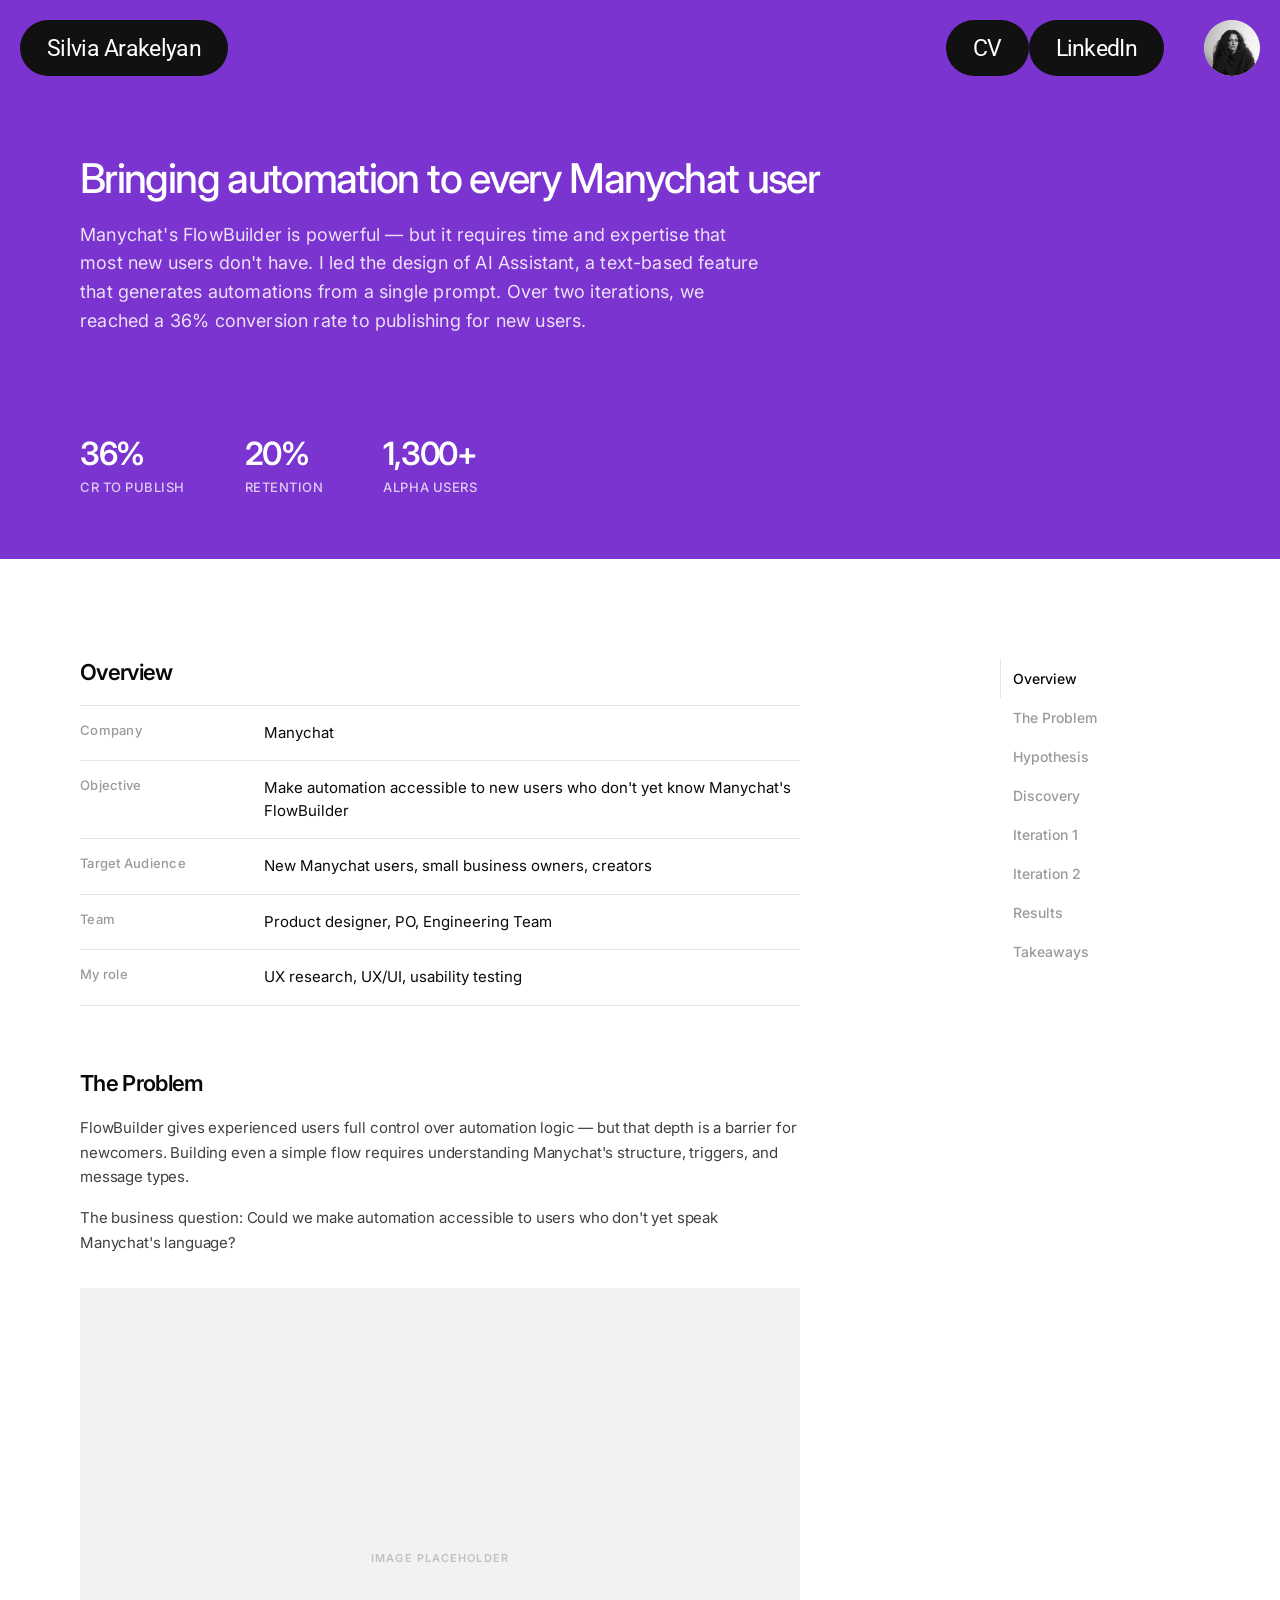
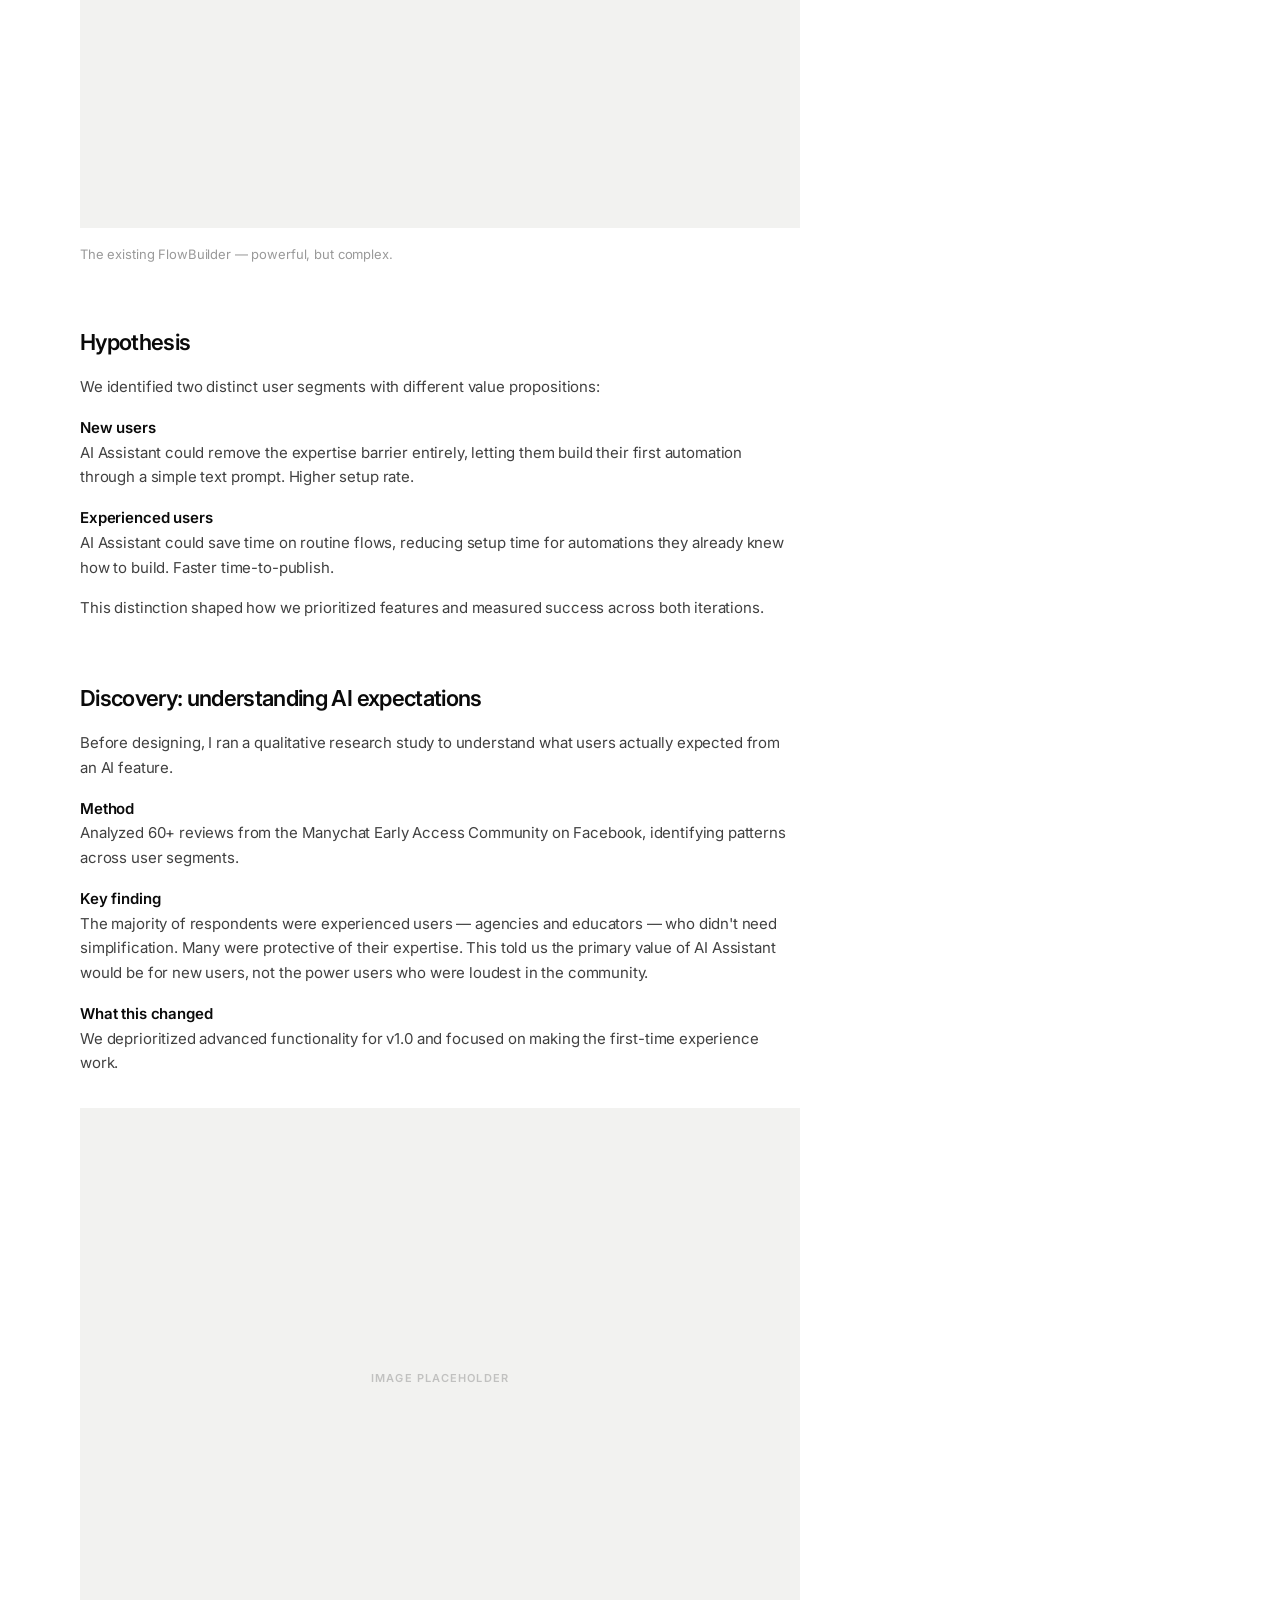
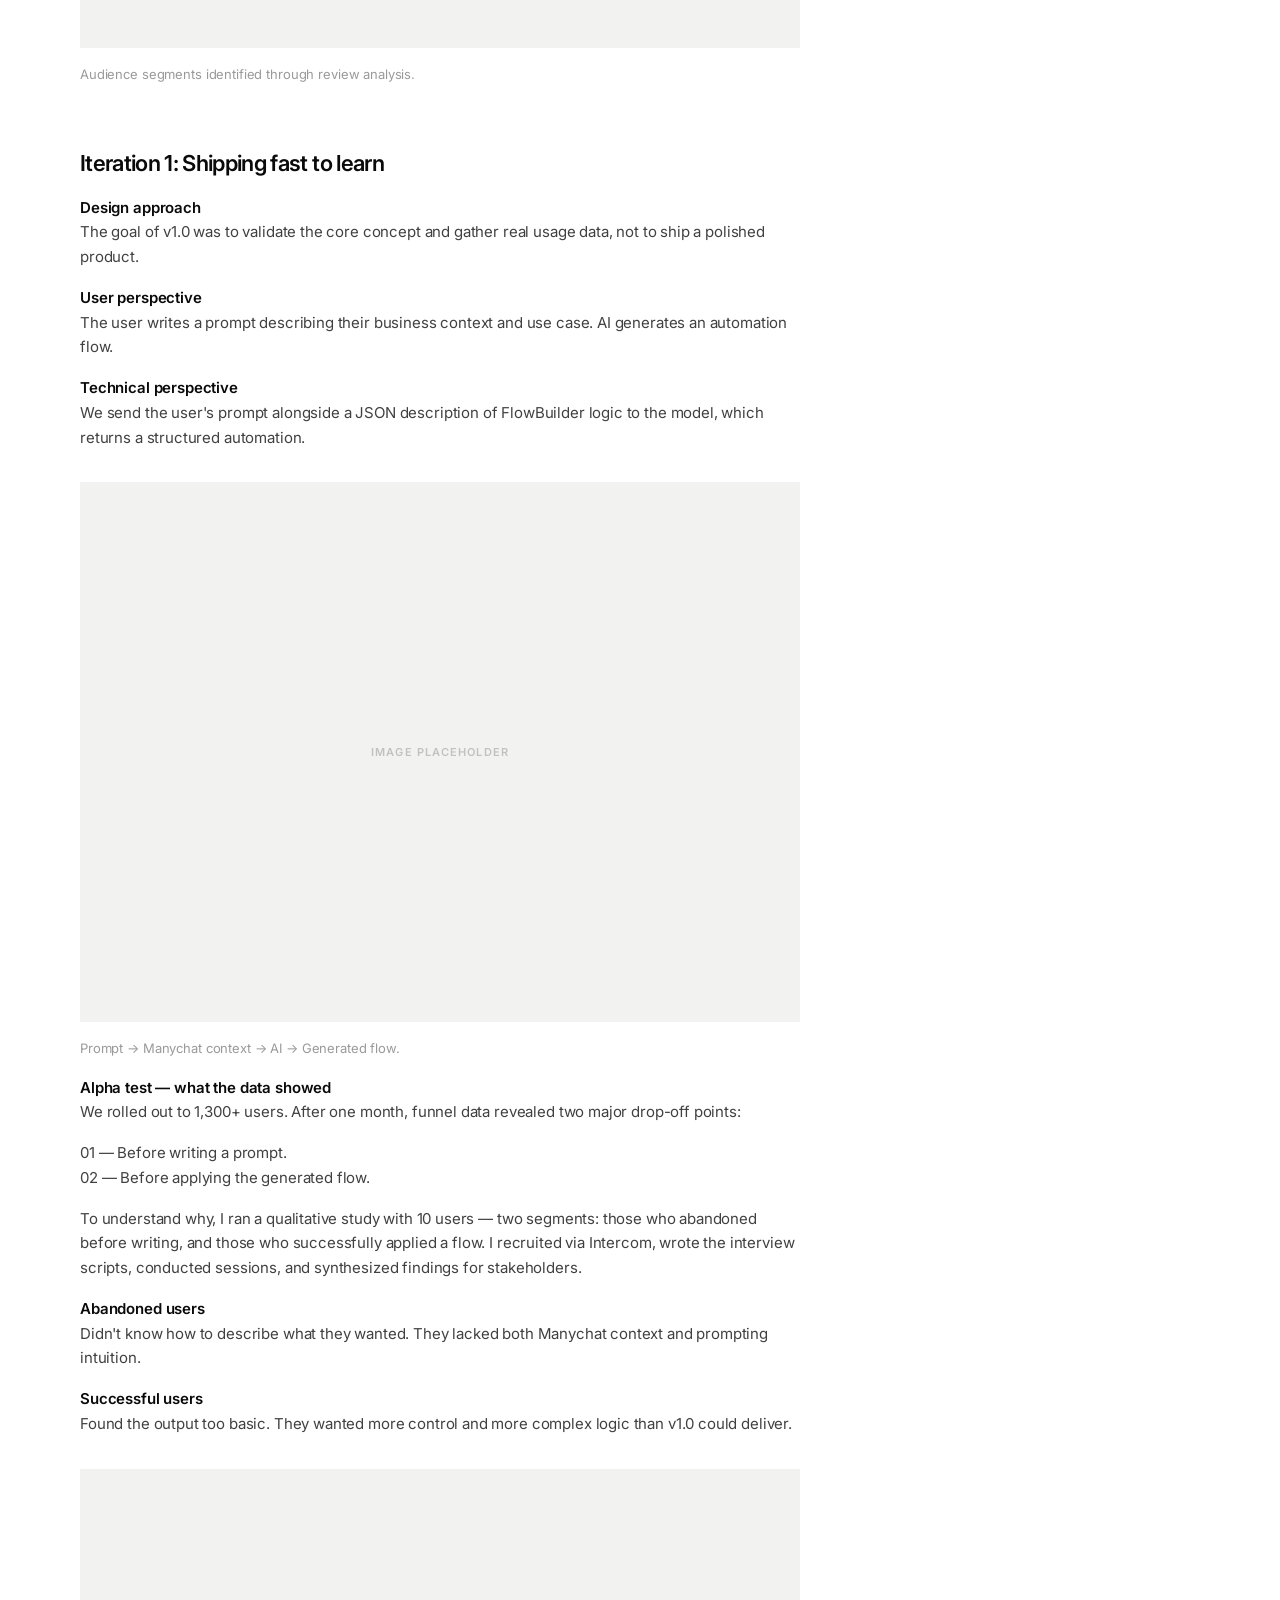
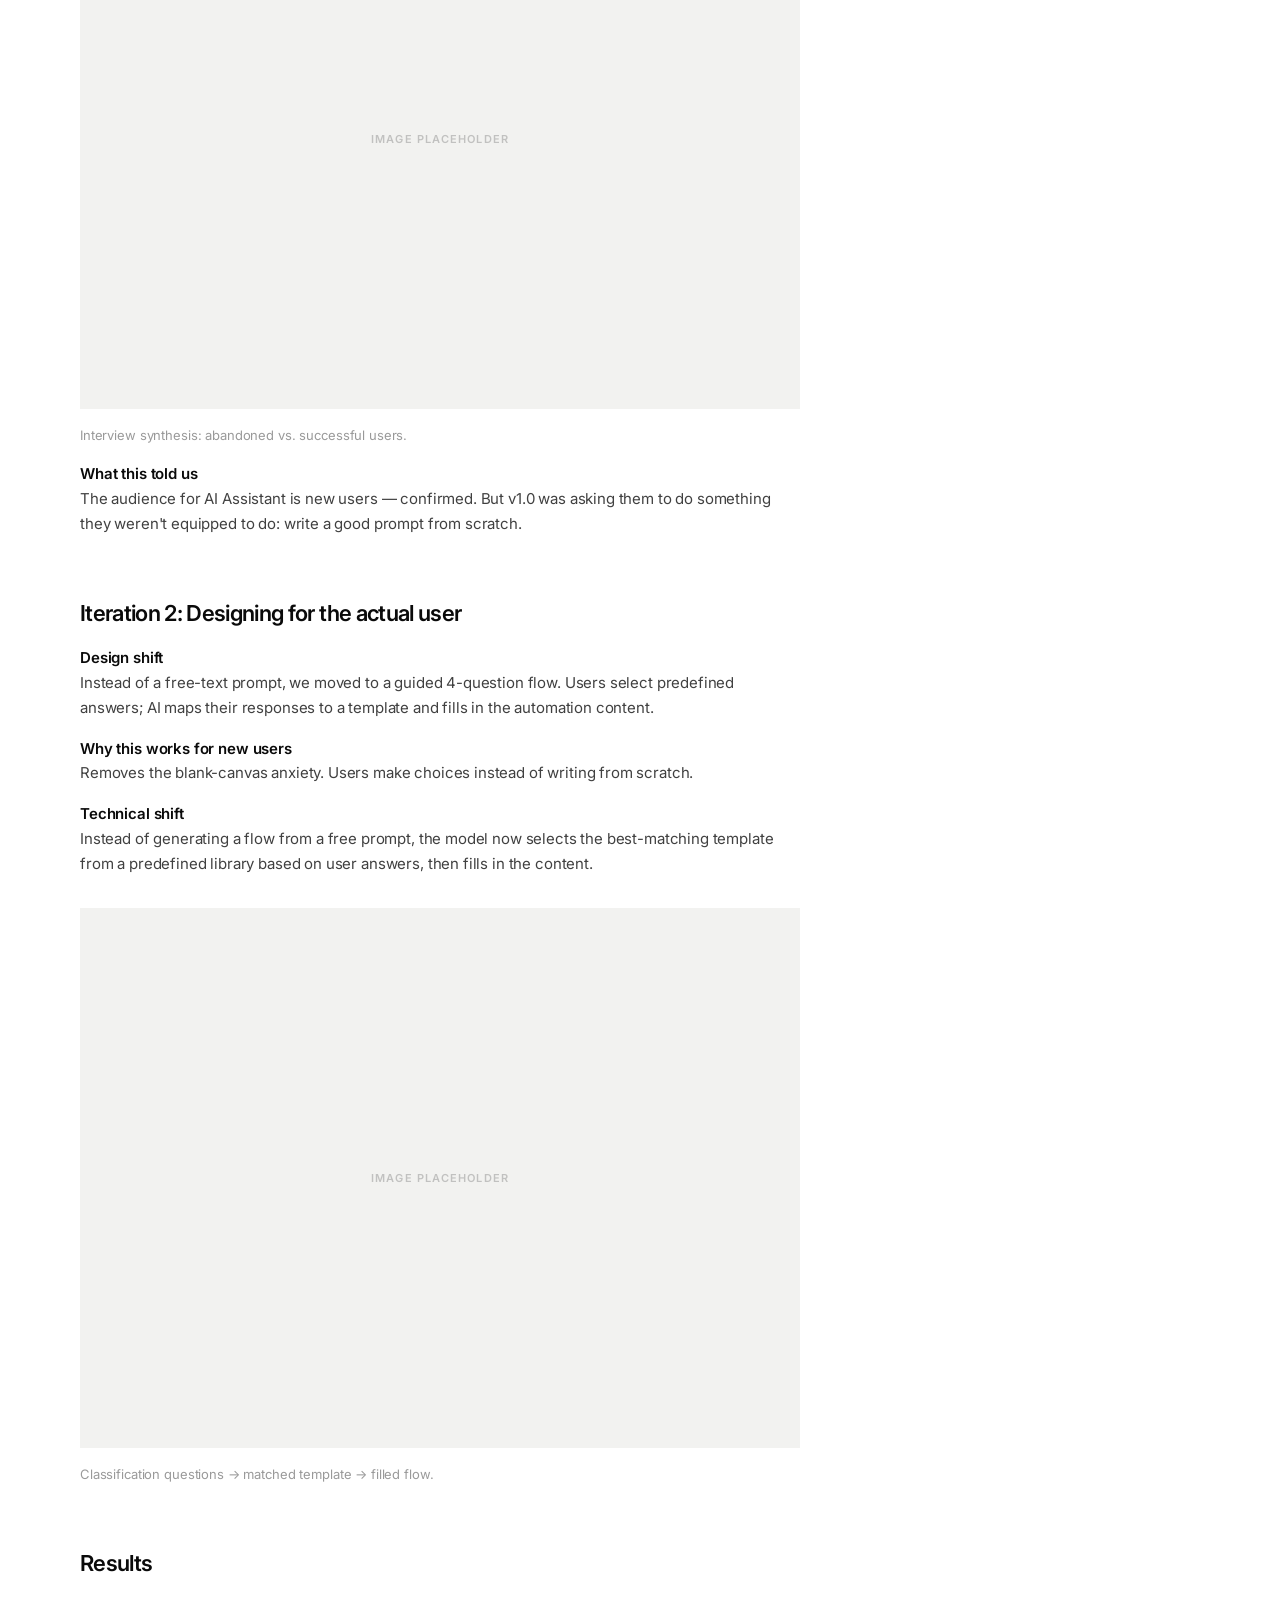
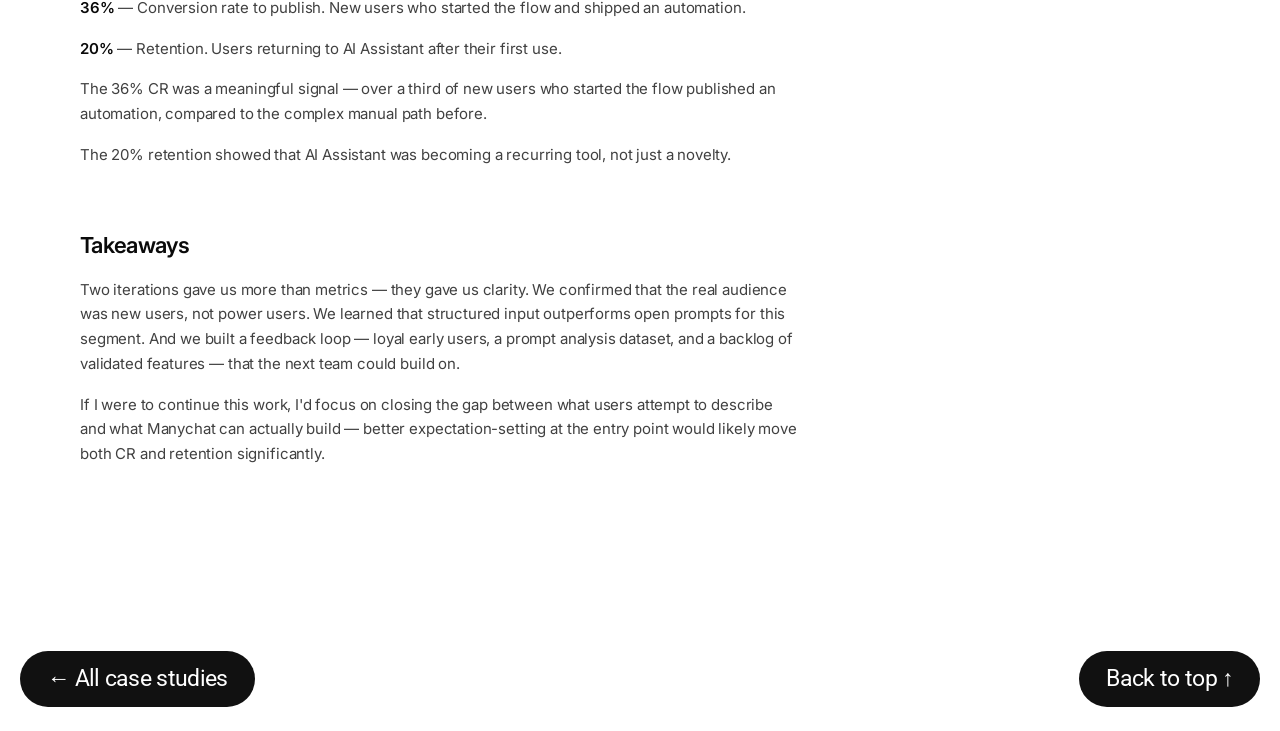
==== manychat1.html @ ca8b4c88 "first commit" ====
<!DOCTYPE html>
<html lang="en">
<head>
  <meta charset="UTF-8" />
  <meta name="viewport" content="width=device-width, initial-scale=1.0" />
  <title>Manychat AI — Silvia Arakelyan</title>
  <link rel="preconnect" href="https://fonts.googleapis.com" />
  <link rel="stylesheet" href="style.css" />
  <link href="https://fonts.googleapis.com/css2?family=Roboto:wght@400&family=Inter:wght@300;400;500;600&display=swap" rel="stylesheet" />
  <style>
    *, *::before, *::after { box-sizing: border-box; margin: 0; padding: 0; }

    body {
      font-family: 'Inter', sans-serif;
      background: #fff;
      color: #0a0a0a;
      -webkit-font-smoothing: antialiased;
    }

    /* ─── HERO BANNER ─── */
    .header {
      background: #7B34CF !important;
      transition: none;
      position: sticky;
      top: 0;
      z-index: 100;
    }

    .case-hero {
      background: #7B34CF;
      padding: 60px 0 64px;
    }

    .case-hero-inner {
      max-width: 1200px;
      margin: 0 auto;
      padding: 0 40px;
    }

    .case-hero h1 {
      font-size: 41px;
      font-weight: 500;
      line-height: 109%;
      letter-spacing: -0.04em;
      max-width: 760px;
      margin-bottom: 20px;
      color: #ffffff;
    }

    .case-hero-desc {
      font-size: 18px;
      font-weight: 400;
      line-height: 160%;
      color: rgba(255,255,255,0.85);
      max-width: 680px;
      letter-spacing: 0.01em;
      margin-bottom: 98px;
    }

    .case-stats {
      display: flex;
      gap: 60px;
    }

    .case-stat-val {
      font-size: 32px;
      font-weight: 600;
      letter-spacing: -0.04em;
      color: #ffffff;
    }

    .case-stat-label {
      font-size: 13px;
      font-weight: 500;
      letter-spacing: 0.04em;
      text-transform: uppercase;
      color: rgba(255,255,255,0.75);
      margin-top: 6px;
    }

    /* ─── MAIN LAYOUT ─── */
    .case-layout {
      max-width: 1200px;
      margin: 0 auto;
      padding: 100px 40px 120px;
      display: grid;
      grid-template-columns: 1fr 200px;
      gap: 80px;
      align-items: start;
    }

    /* ─── CONTENT ─── */
    .case-content {
      max-width: 720px;
    }

    .content-section {
      margin-bottom: 64px;
    }

    .section-heading {
      font-size: 22px;
      font-weight: 600;
      letter-spacing: -0.03em;
      margin-bottom: 20px;
    }

    .content-text {
      font-size: 15px;
      font-weight: 400;
      line-height: 1.65;
      color: rgba(0,0,0,0.75);
      letter-spacing: -0.01em;
      margin-bottom: 16px;
    }

    .content-text strong {
      font-weight: 600;
      color: #0a0a0a;
    }

    .meta-table {
      width: 100%;
      border-top: 1px solid rgba(0,0,0,0.1);
      margin-bottom: 48px;
    }

    .meta-row {
      display: grid;
      grid-template-columns: 160px 1fr;
      gap: 24px;
      border-bottom: 1px solid rgba(0,0,0,0.1);
      padding: 16px 0;
    }

    .meta-label {
      font-size: 13px;
      font-weight: 500;
      color: rgba(0,0,0,0.4);
      letter-spacing: 0.02em;
    }

    .meta-value {
      font-size: 15px;
      font-weight: 400;
      color: #0a0a0a;
      line-height: 1.5;
    }

    .image-placeholder {
      width: 100%;
      aspect-ratio: 4/3;
      background: #f2f2f0;
      display: flex;
      align-items: center;
      justify-content: center;
      font-size: 11px;
      font-weight: 600;
      letter-spacing: 0.1em;
      color: rgba(0,0,0,0.2);
      text-transform: uppercase;
      margin: 32px 0;
    }

    /* ─── RIGHT SIDEBAR ─── */
    .sidebar {
      position: sticky;
      top: 112px;
    }

    .toc a {
      display: block;
      font-size: 14px;
      font-weight: 500;
      color: rgba(0,0,0,0.4);
      text-decoration: none;
      padding: 11px 0 11px 12px;
      transition: color 150ms;
      border-left: 1px solid transparent;
    }

    .toc a:hover { color: #0a0a0a; }

    .toc a.active {
      color: #0a0a0a;
      border-left-color: rgba(0,0,0,0.1);
    }

    /* ─── BOTTOM NAV ─── */
    .bottom-nav {
      padding: 0 20px 24px;
      display: flex;
      align-items: center;
      justify-content: space-between;
    }

    .bottom-nav-link {
      height: 56px;
      padding: 0 27px;
      background: #111111;
      color: #ffffff;
      font-family: 'Roboto', sans-serif;
      font-size: 23px;
      font-weight: 400;
      letter-spacing: -0.03em;
      border-radius: 100px;
      text-decoration: none;
      display: inline-flex;
      align-items: center;
    }

    .bottom-nav-link:hover { background: #c7c7c7; color: #111111; }
  </style>
</head>
<body>

  <header class="header">
    <button class="btn" onclick="location.href='index.html'" style="color:#ffffff;">Silvia Arakelyan</button>
    <nav class="header-nav">
      <a href="src/cv.pdf" class="btn" target="_blank" rel="noopener" style="color:#ffffff;">CV</a>
      <a href="https://www.linkedin.com/in/silvia-arakelyan87/" class="btn" target="_blank" rel="noopener" style="color:#ffffff;">LinkedIn</a>
      <div class="avatar"><img src="src/avatar.png" alt="Silvia Arakelyan" /></div>
    </nav>
  </header>

  <!-- HERO BANNER -->
  <div class="case-hero">
    <div class="case-hero-inner">
      <h1>Bringing automation to every Manychat user</h1>
      <p class="case-hero-desc">Manychat's FlowBuilder is powerful — but it requires time and expertise that most new users don't have. I led the design of AI Assistant, a text-based feature that generates automations from a single prompt. Over two iterations, we reached a 36% conversion rate to publishing for new users.</p>
      <div class="case-stats">
        <div class="case-stat">
          <div class="case-stat-val">36%</div>
          <div class="case-stat-label">CR to publish</div>
        </div>
        <div class="case-stat">
          <div class="case-stat-val">20%</div>
          <div class="case-stat-label">Retention</div>
        </div>
        <div class="case-stat">
          <div class="case-stat-val">1,300+</div>
          <div class="case-stat-label">Alpha users</div>
        </div>
      </div>
    </div>
  </div>

  <!-- MAIN LAYOUT: content left, TOC right -->
  <div class="case-layout">

    <!-- CONTENT -->
    <div class="case-content">

      <div class="content-section" id="overview">
        <h2 class="section-heading">Overview</h2>
        <div class="meta-table">
          <div class="meta-row">
            <div class="meta-label">Company</div>
            <div class="meta-value">Manychat</div>
          </div>
          <div class="meta-row">
            <div class="meta-label">Objective</div>
            <div class="meta-value">Make automation accessible to new users who don't yet know Manychat's FlowBuilder</div>
          </div>
          <div class="meta-row">
            <div class="meta-label">Target Audience</div>
            <div class="meta-value">New Manychat users, small business owners, creators</div>
          </div>
          <div class="meta-row">
            <div class="meta-label">Team</div>
            <div class="meta-value">Product designer, PO, Engineering Team</div>
          </div>
          <div class="meta-row">
            <div class="meta-label">My role</div>
            <div class="meta-value">UX research, UX/UI, usability testing</div>
          </div>
        </div>
      </div>

      <div class="content-section" id="problem">
        <h2 class="section-heading">The Problem</h2>
        <p class="content-text">FlowBuilder gives experienced users full control over automation logic — but that depth is a barrier for newcomers. Building even a simple flow requires understanding Manychat's structure, triggers, and message types.</p>
        <p class="content-text">The business question: Could we make automation accessible to users who don't yet speak Manychat's language?</p>
        <div class="image-placeholder">Image placeholder</div>
        <p class="content-text" style="color:rgba(0,0,0,0.4); font-size:13px; margin-top:-16px;">The existing FlowBuilder — powerful, but complex.</p>
      </div>

      <div class="content-section" id="hypothesis">
        <h2 class="section-heading">Hypothesis</h2>
        <p class="content-text">We identified two distinct user segments with different value propositions:</p>
        <p class="content-text"><strong>New users</strong><br>AI Assistant could remove the expertise barrier entirely, letting them build their first automation through a simple text prompt. Higher setup rate.</p>
        <p class="content-text"><strong>Experienced users</strong><br>AI Assistant could save time on routine flows, reducing setup time for automations they already knew how to build. Faster time-to-publish.</p>
        <p class="content-text">This distinction shaped how we prioritized features and measured success across both iterations.</p>
      </div>

      <div class="content-section" id="discovery">
        <h2 class="section-heading">Discovery: understanding AI expectations</h2>
        <p class="content-text">Before designing, I ran a qualitative research study to understand what users actually expected from an AI feature.</p>
        <p class="content-text"><strong>Method</strong><br>Analyzed 60+ reviews from the Manychat Early Access Community on Facebook, identifying patterns across user segments.</p>
        <p class="content-text"><strong>Key finding</strong><br>The majority of respondents were experienced users — agencies and educators — who didn't need simplification. Many were protective of their expertise. This told us the primary value of AI Assistant would be for new users, not the power users who were loudest in the community.</p>
        <p class="content-text"><strong>What this changed</strong><br>We deprioritized advanced functionality for v1.0 and focused on making the first-time experience work.</p>
        <div class="image-placeholder">Image placeholder</div>
        <p class="content-text" style="color:rgba(0,0,0,0.4); font-size:13px; margin-top:-16px;">Audience segments identified through review analysis.</p>
      </div>

      <div class="content-section" id="iteration-1">
        <h2 class="section-heading">Iteration 1: Shipping fast to learn</h2>
        <p class="content-text"><strong>Design approach</strong><br>The goal of v1.0 was to validate the core concept and gather real usage data, not to ship a polished product.</p>
        <p class="content-text"><strong>User perspective</strong><br>The user writes a prompt describing their business context and use case. AI generates an automation flow.</p>
        <p class="content-text"><strong>Technical perspective</strong><br>We send the user's prompt alongside a JSON description of FlowBuilder logic to the model, which returns a structured automation.</p>
        <div class="image-placeholder">Image placeholder</div>
        <p class="content-text" style="color:rgba(0,0,0,0.4); font-size:13px; margin-top:-16px;">Prompt → Manychat context → AI → Generated flow.</p>
        <p class="content-text"><strong>Alpha test — what the data showed</strong><br>We rolled out to 1,300+ users. After one month, funnel data revealed two major drop-off points:</p>
        <p class="content-text">01 — Before writing a prompt.<br>02 — Before applying the generated flow.</p>
        <p class="content-text">To understand why, I ran a qualitative study with 10 users — two segments: those who abandoned before writing, and those who successfully applied a flow. I recruited via Intercom, wrote the interview scripts, conducted sessions, and synthesized findings for stakeholders.</p>
        <p class="content-text"><strong>Abandoned users</strong><br>Didn't know how to describe what they wanted. They lacked both Manychat context and prompting intuition.</p>
        <p class="content-text"><strong>Successful users</strong><br>Found the output too basic. They wanted more control and more complex logic than v1.0 could deliver.</p>
        <div class="image-placeholder">Image placeholder</div>
        <p class="content-text" style="color:rgba(0,0,0,0.4); font-size:13px; margin-top:-16px;">Interview synthesis: abandoned vs. successful users.</p>
        <p class="content-text"><strong>What this told us</strong><br>The audience for AI Assistant is new users — confirmed. But v1.0 was asking them to do something they weren't equipped to do: write a good prompt from scratch.</p>
      </div>

      <div class="content-section" id="iteration-2">
        <h2 class="section-heading">Iteration 2: Designing for the actual user</h2>
        <p class="content-text"><strong>Design shift</strong><br>Instead of a free-text prompt, we moved to a guided 4-question flow. Users select predefined answers; AI maps their responses to a template and fills in the automation content.</p>
        <p class="content-text"><strong>Why this works for new users</strong><br>Removes the blank-canvas anxiety. Users make choices instead of writing from scratch.</p>
        <p class="content-text"><strong>Technical shift</strong><br>Instead of generating a flow from a free prompt, the model now selects the best-matching template from a predefined library based on user answers, then fills in the content.</p>
        <div class="image-placeholder">Image placeholder</div>
        <p class="content-text" style="color:rgba(0,0,0,0.4); font-size:13px; margin-top:-16px;">Classification questions → matched template → filled flow.</p>
      </div>

      <div class="content-section" id="results">
        <h2 class="section-heading">Results</h2>
        <p class="content-text"><strong>36%</strong> — Conversion rate to publish. New users who started the flow and shipped an automation.</p>
        <p class="content-text"><strong>20%</strong> — Retention. Users returning to AI Assistant after their first use.</p>
        <p class="content-text">The 36% CR was a meaningful signal — over a third of new users who started the flow published an automation, compared to the complex manual path before.</p>
        <p class="content-text">The 20% retention showed that AI Assistant was becoming a recurring tool, not just a novelty.</p>
      </div>

      <div class="content-section" id="takeaways">
        <h2 class="section-heading">Takeaways</h2>
        <p class="content-text">Two iterations gave us more than metrics — they gave us clarity. We confirmed that the real audience was new users, not power users. We learned that structured input outperforms open prompts for this segment. And we built a feedback loop — loyal early users, a prompt analysis dataset, and a backlog of validated features — that the next team could build on.</p>
        <p class="content-text">If I were to continue this work, I'd focus on closing the gap between what users attempt to describe and what Manychat can actually build — better expectation-setting at the entry point would likely move both CR and retention significantly.</p>
      </div>

    </div>

    <!-- RIGHT SIDEBAR TOC -->
    <aside class="sidebar">
      <div class="toc">
        <a href="#overview" class="active">Overview</a>
        <a href="#problem">The Problem</a>
        <a href="#hypothesis">Hypothesis</a>
        <a href="#discovery">Discovery</a>
        <a href="#iteration-1">Iteration 1</a>
        <a href="#iteration-2">Iteration 2</a>
        <a href="#results">Results</a>
        <a href="#takeaways">Takeaways</a>
      </div>
    </aside>

  </div>

  <script>
    const header = document.querySelector('.header');
    const hero = document.querySelector('.case-hero');

    window.addEventListener('scroll', () => {
      const heroBottom = hero.getBoundingClientRect().bottom;
      if (heroBottom <= 0) {
        header.style.background = '#ffffff';
        header.querySelectorAll('.btn').forEach(b => b.style.color = '');
      } else {
        header.style.background = '#7B34CF';
        header.querySelectorAll('.btn').forEach(b => b.style.color = '#ffffff');
      }
    }, { passive: true });

    const sections = document.querySelectorAll('.content-section');
    const tocLinks = document.querySelectorAll('.toc a');

    window.addEventListener('scroll', () => {
      const threshold = window.innerHeight * 0.6;
      let current = sections[0].id;
      sections.forEach(s => {
        if (s.getBoundingClientRect().top <= threshold) current = s.id;
      });
      tocLinks.forEach(a => {
        a.classList.toggle('active', a.getAttribute('href') === '#' + current);
      });
    }, { passive: true });
  </script>

  <!-- BOTTOM NAV -->
  <div class="bottom-nav">
    <a href="index.html#manychat" class="bottom-nav-link">← All case studies</a>
    <a href="#" class="bottom-nav-link" onclick="window.scrollTo({top:0,behavior:'smooth'});return false;">Back to top ↑</a>
  </div>

</body>
</html>
---- style.css ----
*, *::before, *::after {
  box-sizing: border-box;
  margin: 0;
  padding: 0;
}

body {
  font-family: 'Roboto', sans-serif;
  background: #ffffff;
  -webkit-font-smoothing: antialiased;
  -moz-osx-font-smoothing: grayscale;
}

.header {
  height: 96px;
  padding: 0 20px;
  display: flex;
  align-items: center;
  justify-content: space-between;
  background: #ffffff;
}

.btn:hover {
  background: #c7c7c7;
  color: #111111;
}

.btn {
  height: 56px;
  padding: 0 27px;
  background: #111111;
  color: #ffffff;
  font-family: 'Roboto', sans-serif;
  font-size: 23px;
  font-weight: 400;
  line-height: normal;
  letter-spacing: -0.03em;
  border: none;
  border-radius: 100px;
  cursor: pointer;
  text-decoration: none;
  display: inline-flex;
  align-items: center;
  white-space: nowrap;
}

.header-nav {
  display: flex;
  align-items: center;
  gap: 0;
}

.header-nav .avatar {
  margin-left: 40px;
}

.avatar {
  width: 56px;
  height: 56px;
  border-radius: 50%;
  overflow: hidden;
  background: #ccc;
  flex-shrink: 0;
}

.container {
  max-width: 1200px;
  width: 100%;
  margin: 0 auto;
}

.hero {
  height: calc(100vh - 96px);
  display: flex;
  align-items: center;
  box-sizing: border-box;
}

.hero-blocks {
  display: flex;
  gap: 4px;
  height: calc(100vh - 96px - 160px - 80px);
}

.hero-block {
  flex: 1;
}

.hero-flower {
  display: block;
  width: 96px;
  padding: 20px 0 0 28px;
}

.hero-text {
  font-family: 'Inter', sans-serif;
  font-weight: 500;
  font-size: 41px;
  line-height: 109%;
  letter-spacing: -0.04em;
  color: #ffffff;
  padding: 20px 0 0 28px;
  width: 460px;
}

.hero-block--dark {
  background: #111111;
  border-radius: 0 20px 20px 0;
}

.hero-block--blue {
  background: #0031fe;
  border-radius: 20px 0 0 20px;
  display: flex;
  flex-direction: column;
  justify-content: space-between;
}

.hero-desc {
  font-family: 'Inter', sans-serif;
  font-weight: 400;
  font-size: 18px;
  line-height: 160%;
  letter-spacing: 0.01em;
  color: #ffffff;
  padding: 20px 0 0 28px;
  width: 460px;
}

.tag {
  display: inline-block;
  padding: 2px 10px;
  border-radius: 0;
  font-family: 'Inter', sans-serif;
  font-size: 18px;
  font-weight: 400;
  line-height: 160%;
  letter-spacing: 0.01em;
  vertical-align: baseline;
}

.tag--manychat  { background: #7B34CF; color: #111111; }
.tag--smp       { background: #EE5A2E; color: #111111; }
.tag--sberfood  { background: #FFE77D; color: #111111; }

.hero-blue-text {
  font-family: 'Inter', sans-serif;
  font-weight: 400;
  font-size: 18px;
  line-height: 160%;
  letter-spacing: 0.01em;
  color: #ffffff;
  padding: 0 0 28px 28px;
}

.section-2 {
  margin-top: 120px;
  padding: 60px 0 80px;
}

.manychatbanner {
  width: 100%;
  display: block;
  margin-bottom: 4px;
}

.smpbanner {
  width: 100%;
  display: block;
  margin-bottom: 4px;
}

.section-2-blocks {
  display: grid;
  grid-template-columns: repeat(5, 1fr);
  gap: 4px;
}

.s2-block--orange {
  grid-column: span 3;
  background: #ee5a2e;
  border-radius: 0 20px 20px 0;
  padding: 20px 28px 28px;
  display: flex;
  flex-direction: column;
  justify-content: flex-start;
  text-decoration: none;
  height: 400px;
}

.s2-title {
  font-family: 'Inter', sans-serif;
  font-size: 41px;
  font-weight: 500;
  line-height: 109%;
  letter-spacing: -0.04em;
  color: #111;
  margin-bottom: 20px;
}

.s2-desc {
  font-family: 'Inter', sans-serif;
  font-size: 18px;
  font-weight: 400;
  line-height: 160%;
  letter-spacing: 0.01em;
  color: rgba(0,0,0,0.75);
  margin-bottom: 28px;
}

.s2-link {
  font-family: 'Inter', sans-serif;
  font-size: 13px;
  font-weight: 600;
  letter-spacing: 0.08em;
  color: #111;
  border-bottom: 1px solid rgba(0,0,0,0.4);
  padding-bottom: 4px;
  align-self: flex-start;
}

.s2-block--dark {
  grid-column: span 2;
  background: #111111;
  border-radius: 20px 0 0 20px;
  padding: 20px 28px 28px;
  display: flex;
  flex-direction: column;
  justify-content: space-between;
  height: 400px;
}

.s2-dark-logo-box {
  flex-shrink: 0;
}

.s2-dark-logo {
  height: 40px;
  width: auto;
  display: block;
  object-fit: contain;
}

.s2-dark-title {
  font-family: 'Inter', sans-serif;
  font-size: 41px;
  font-weight: 500;
  line-height: 109%;
  letter-spacing: -0.04em;
  color: #fff;
  margin-bottom: 20px;
}

.s2-dark-desc {
  font-family: 'Inter', sans-serif;
  font-size: 18px;
  font-weight: 400;
  line-height: 160%;
  letter-spacing: 0.01em;
  color: rgba(255,255,255,0.65);
}

.section-3 {
  margin-top: 120px;
  padding: 60px 0 80px;
}

/* Row 1 */
.s3-row1 {
  display: grid;
  grid-template-columns: 2fr 3fr;
  gap: 4px;
}

.s3-dark {
  background: #111111;
  border-radius: 0 20px 20px 0;
  padding: 20px 28px 28px;
  display: flex;
  flex-direction: column;
  justify-content: space-between;
  height: 400px;
}

.s3-dark-title {
  font-family: 'Inter', sans-serif;
  font-size: 41px;
  font-weight: 500;
  line-height: 109%;
  letter-spacing: -0.04em;
  color: #fff;
  margin-bottom: 20px;
}

.s3-dark-desc {
  font-family: 'Inter', sans-serif;
  font-size: 18px;
  font-weight: 400;
  line-height: 160%;
  letter-spacing: 0.01em;
  color: rgba(255,255,255,0.65);
}

.s3-purple {
  background: #7b34cf;
  border-radius: 20px 0 0 20px;
  padding: 20px 28px 28px;
  display: flex;
  flex-direction: column;
  justify-content: flex-start;
  height: 400px;
  text-decoration: none;
}

.s3-purple-title {
  font-family: 'Inter', sans-serif;
  font-size: 41px;
  font-weight: 500;
  line-height: 109%;
  letter-spacing: -0.04em;
  color: #fff;
  margin-bottom: 20px;
}

.s3-purple-desc {
  font-family: 'Inter', sans-serif;
  font-size: 18px;
  font-weight: 400;
  line-height: 160%;
  letter-spacing: 0.01em;
  color: rgba(255,255,255,0.75);
  margin-bottom: 28px;
}

.s3-link {
  font-family: 'Inter', sans-serif;
  font-size: 13px;
  font-weight: 600;
  letter-spacing: 0.08em;
  color: #fff;
  border-bottom: 1px solid rgba(255,255,255,0.5);
  padding-bottom: 4px;
  align-self: flex-start;
}

/* Row 2: purple showcase */
.s3-showcase {
  background: #7b34cf;
  border-radius: 0 0 20px 20px;
  margin-top: 4px;
  padding: 60px 40px;
  display: flex;
  flex-direction: column;
  align-items: center;
}

.s3-mockup-placeholder {
  width: 760px;
  height: 420px;
  background: rgba(255,255,255,0.15);
  border-radius: 8px;
  margin: 0 auto;
}

.s3-stats {
  display: flex;
  justify-content: center;
  gap: 120px;
  margin-top: 60px;
}

.s3-stat {
  display: flex;
  flex-direction: column;
  align-items: center;
  gap: 8px;
}

.s3-stat-val {
  font-family: 'Inter', sans-serif;
  font-size: 41px;
  font-weight: 500;
  letter-spacing: -0.04em;
  color: #fff;
}

.s3-stat-label {
  font-family: 'Inter', sans-serif;
  font-size: 18px;
  font-weight: 400;
  color: rgba(255,255,255,0.75);
}

/* Row 3: green */
.s3-green {
  display: block;
  background: #027d2e;
  border-radius: 20px;
  margin-top: 4px;
  padding: 60px 40px;
  text-decoration: none;
}

.s3-green-inner {
  display: grid;
  grid-template-columns: 1fr 1fr;
  gap: 60px;
  align-items: center;
  margin-bottom: 60px;
}

.s3-green-mockup-placeholder {
  width: 100%;
  aspect-ratio: 16/10;
  background: rgba(255,255,255,0.15);
  border-radius: 8px;
}

.s3-green-text {
  display: flex;
  flex-direction: column;
}

.s3-green-title {
  font-family: 'Inter', sans-serif;
  font-size: 41px;
  font-weight: 500;
  line-height: 109%;
  letter-spacing: -0.04em;
  color: #fff;
  margin-bottom: 20px;
}

.s3-green-desc {
  font-family: 'Inter', sans-serif;
  font-size: 18px;
  font-weight: 400;
  line-height: 160%;
  letter-spacing: 0.01em;
  color: rgba(255,255,255,0.75);
  margin-bottom: 28px;
}

.s3-link--light {
  color: #fff;
  border-bottom-color: rgba(255,255,255,0.5);
}

.s3-green-stats {
  display: flex;
  justify-content: center;
  gap: 120px;
}

.s3-stat--light .s3-stat-val {
  color: #fff;
}

.s3-stat--light .s3-stat-label {
  color: rgba(255,255,255,0.75);
}

.section-4 {
  margin-top: 120px;
  padding: 60px 0 100px;
}

.section-4-grid {
  display: grid;
  grid-template-columns: repeat(3, 1fr);
  gap: 4px;
}

.project-card {
  display: flex;
  flex-direction: column;
  gap: 12px;
}

.project-image {
  width: 100%;
  aspect-ratio: 1;
  background: #111111;
  border-radius: 0;
}

.project-card:first-child .project-image {
  border-radius: 0 20px 20px 0;
}

.project-card:last-child .project-image {
  border-radius: 20px 0 0 20px;
}

.project-btn {
  width: 100%;
  height: 56px;
  border: none;
  border-radius: 100px;
  cursor: pointer;
  font-family: 'Roboto', sans-serif;
  font-size: 23px;
  font-weight: 400;
  letter-spacing: -0.03em;
  color: #ffffff;
  text-decoration: none;
  display: flex;
  align-items: center;
  justify-content: center;
  text-align: center;
}

.project-btn--sberdood { background: #D2E848; color: #111111; }
.project-btn--plazius  { background: #FF5101; }
.project-btn--pulse    { background: #0080FF; }

.project-btn:hover { background: #c7c7c7; color: #111111; }

.avatar img {
  width: 100%;
  height: 100%;
  object-fit: cover;
}

/* ─── SMP SHOWCASE ─── */
.s2-showcase {
  background: #ee5a2e;
  border-radius: 0 0 20px 20px;
  margin-top: 4px;
  padding: 60px 40px;
  display: flex;
  flex-direction: column;
  align-items: center;
}

.s2-mockup {
  max-width: 760px;
  width: 100%;
  display: block;
  margin: 0 auto;
}

.s2-stats {
  display: flex;
  justify-content: center;
  gap: 120px;
  margin-top: 60px;
}

.s2-stat {
  display: flex;
  flex-direction: column;
  align-items: center;
  gap: 8px;
}

.s2-stat-val {
  font-family: 'Inter', sans-serif;
  font-size: 41px;
  font-weight: 500;
  letter-spacing: -0.04em;
  color: #111;
}

.s2-stat-label {
  font-family: 'Inter', sans-serif;
  font-size: 18px;
  font-weight: 400;
  color: rgba(0,0,0,0.75);
}

.s3-mockup-video {
  max-width: 760px;
  width: 100%;
  display: block;
  margin: 0 auto;
}

.s3-green-mockup-video {
  width: 100%;
  display: block;
}
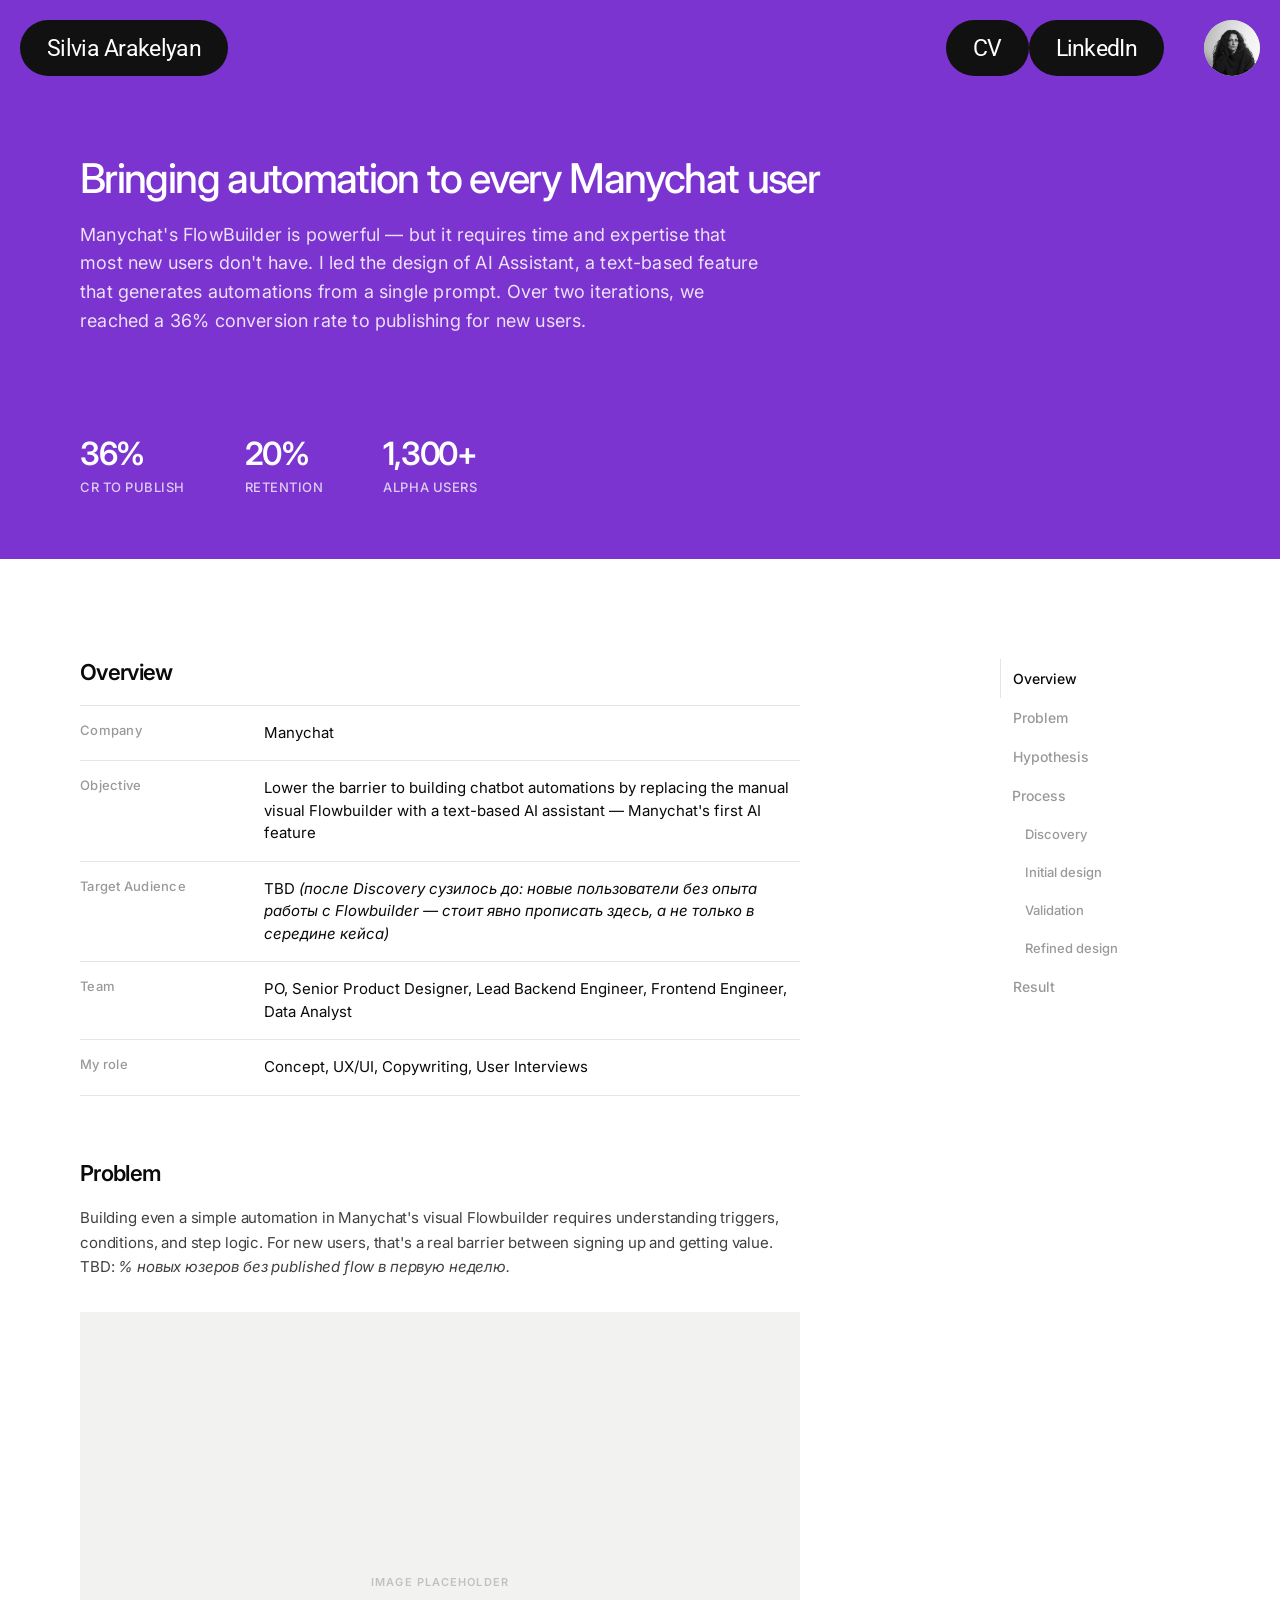
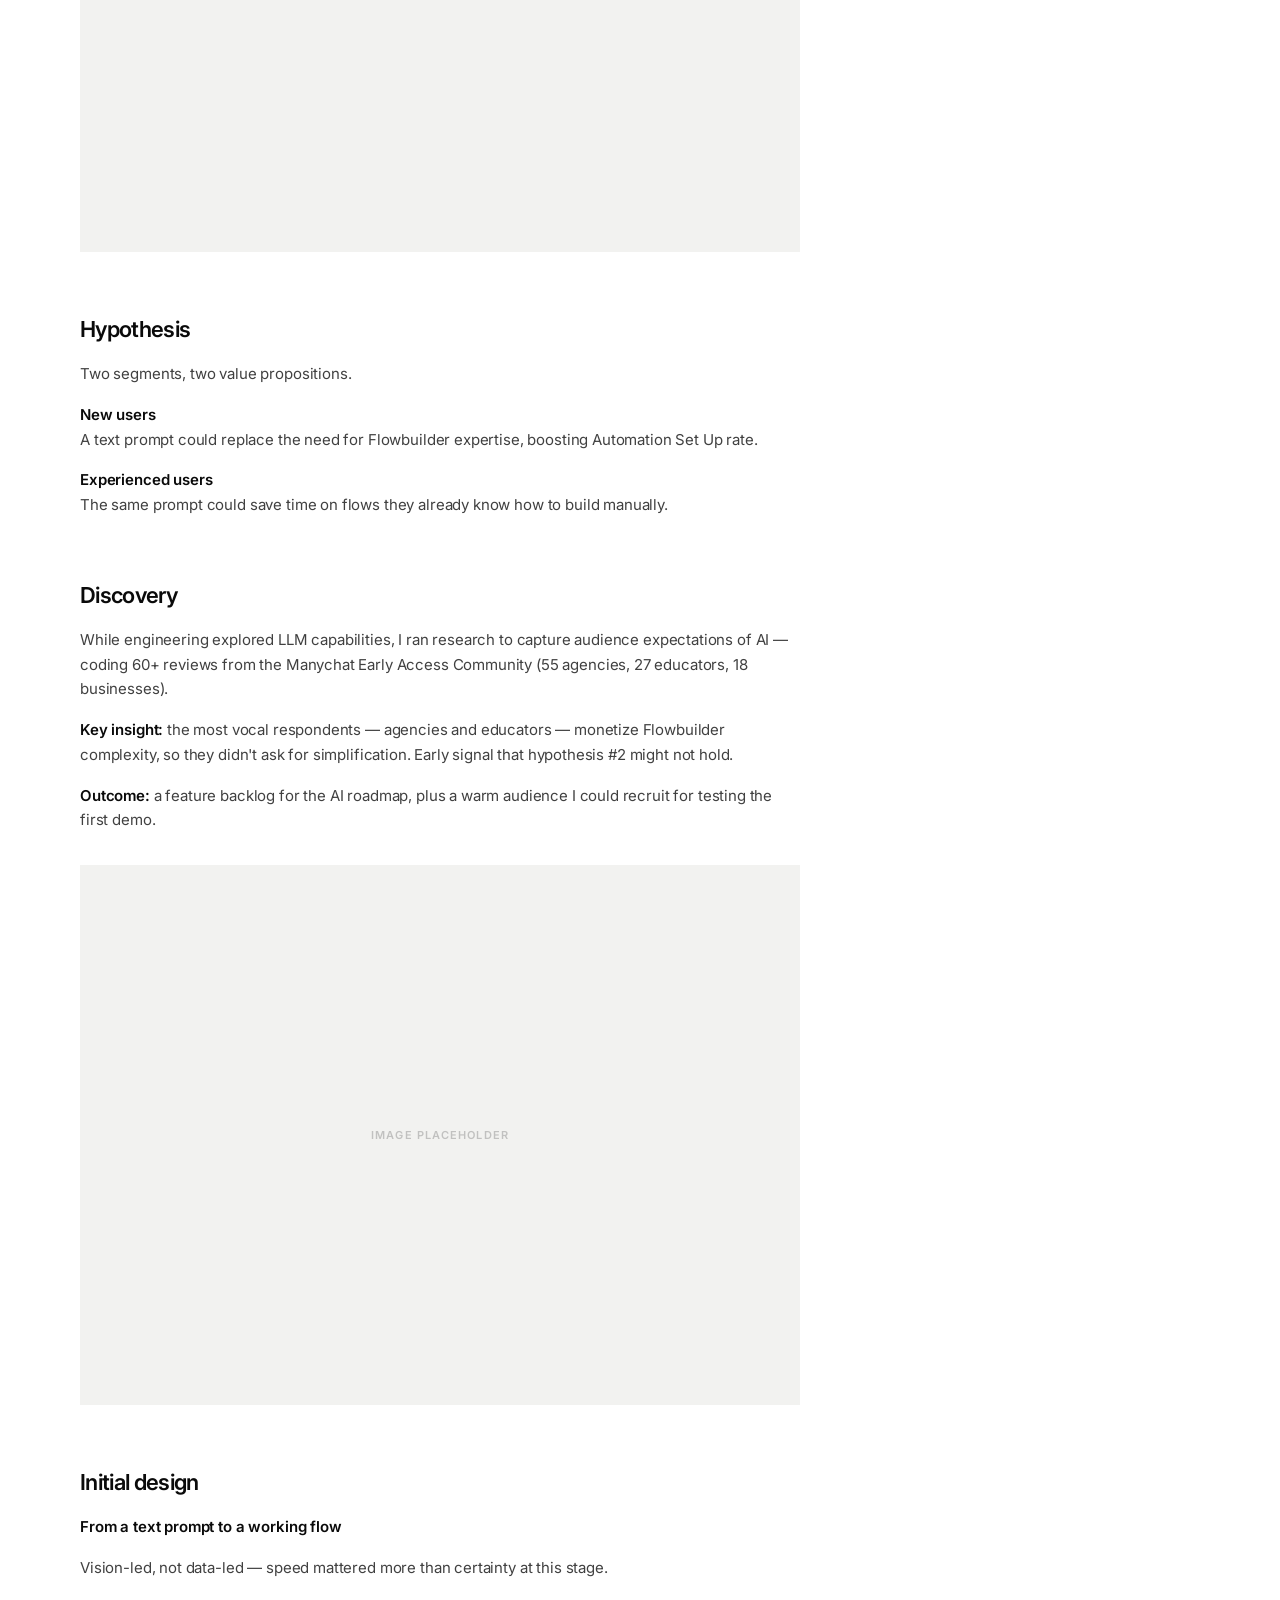
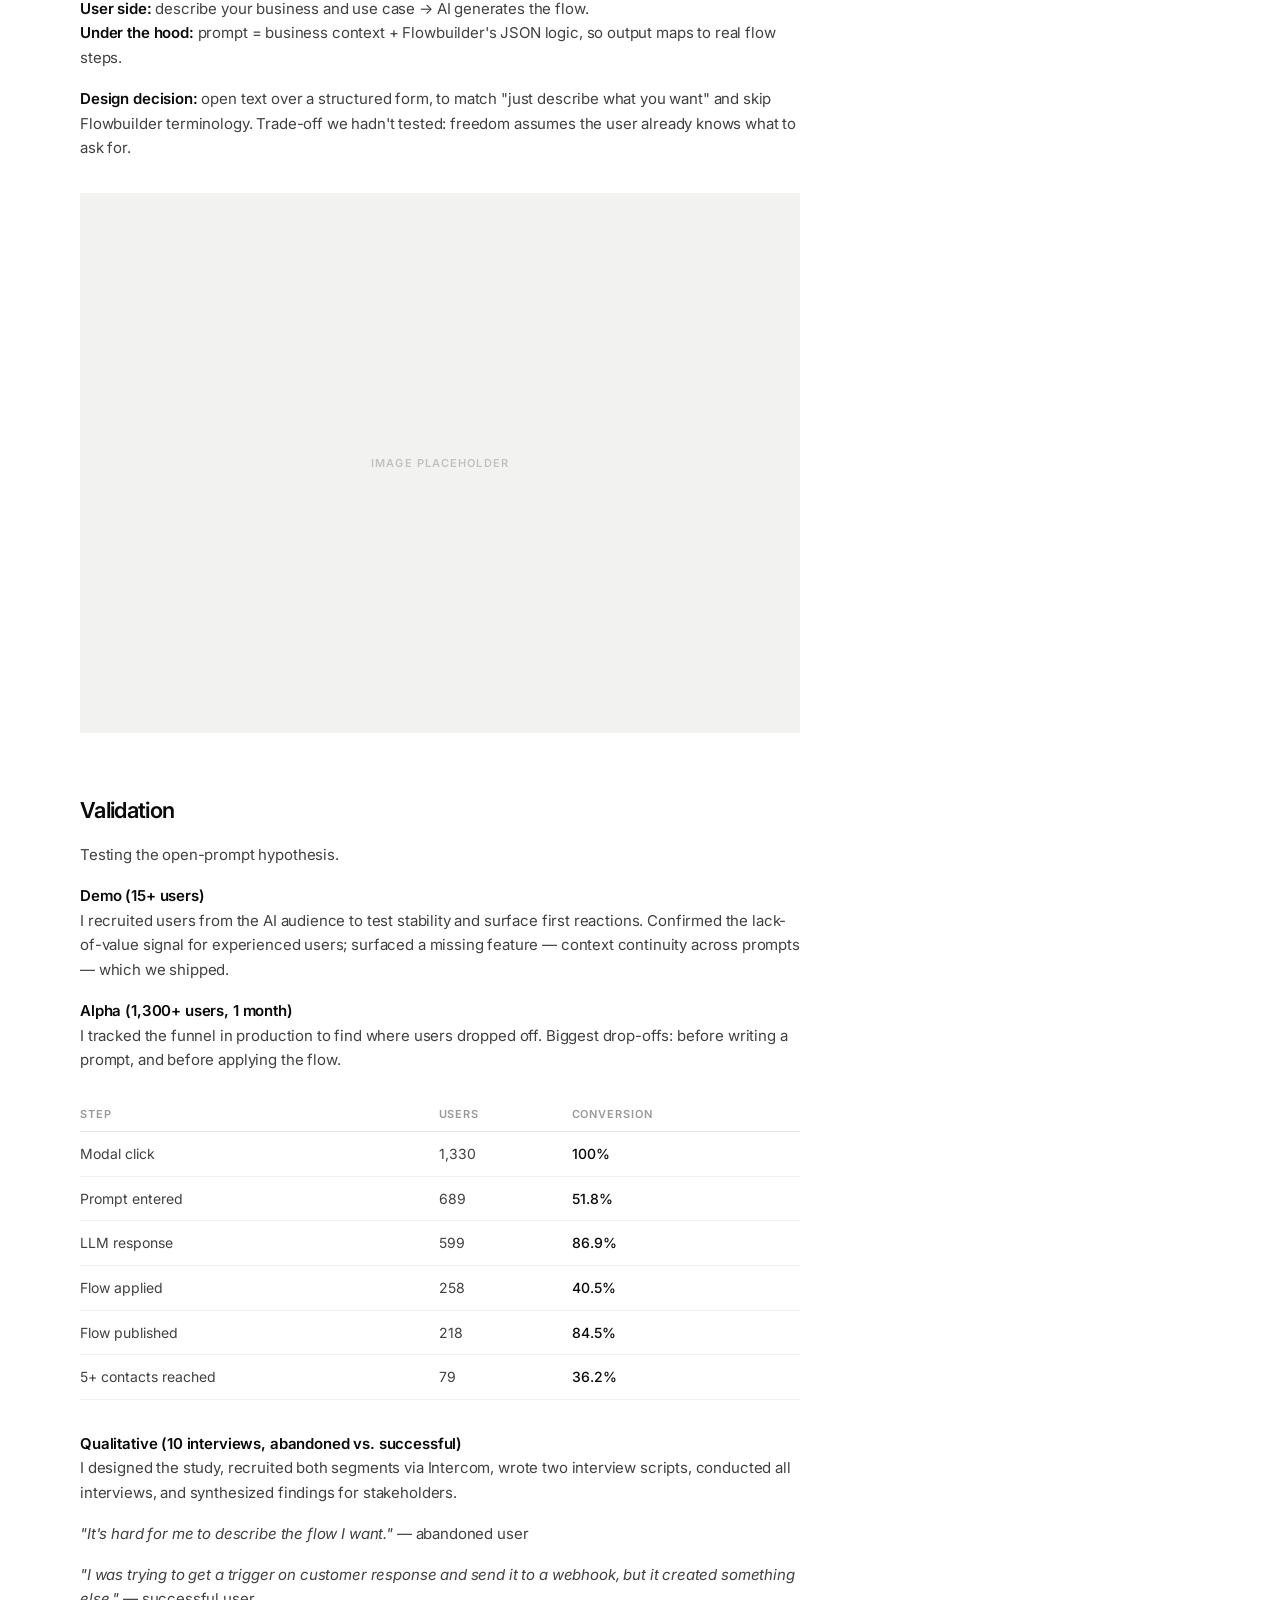
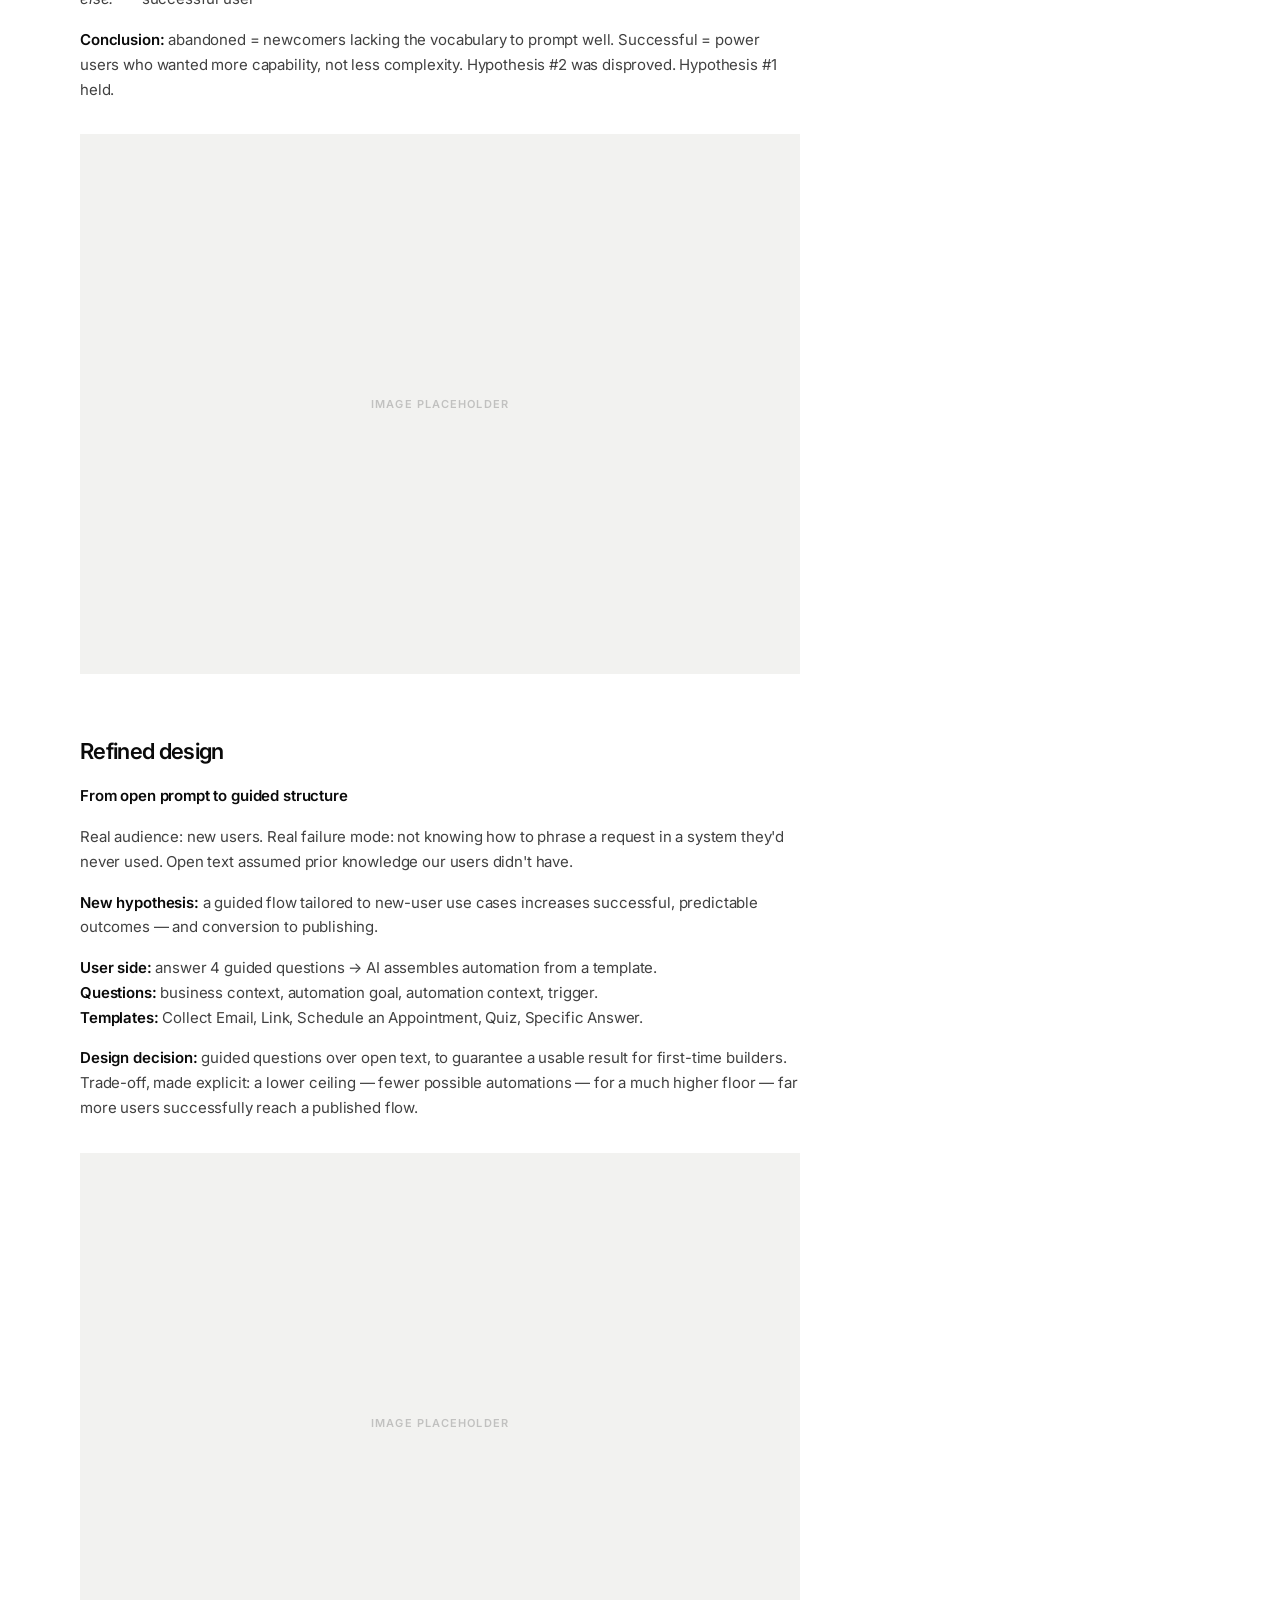
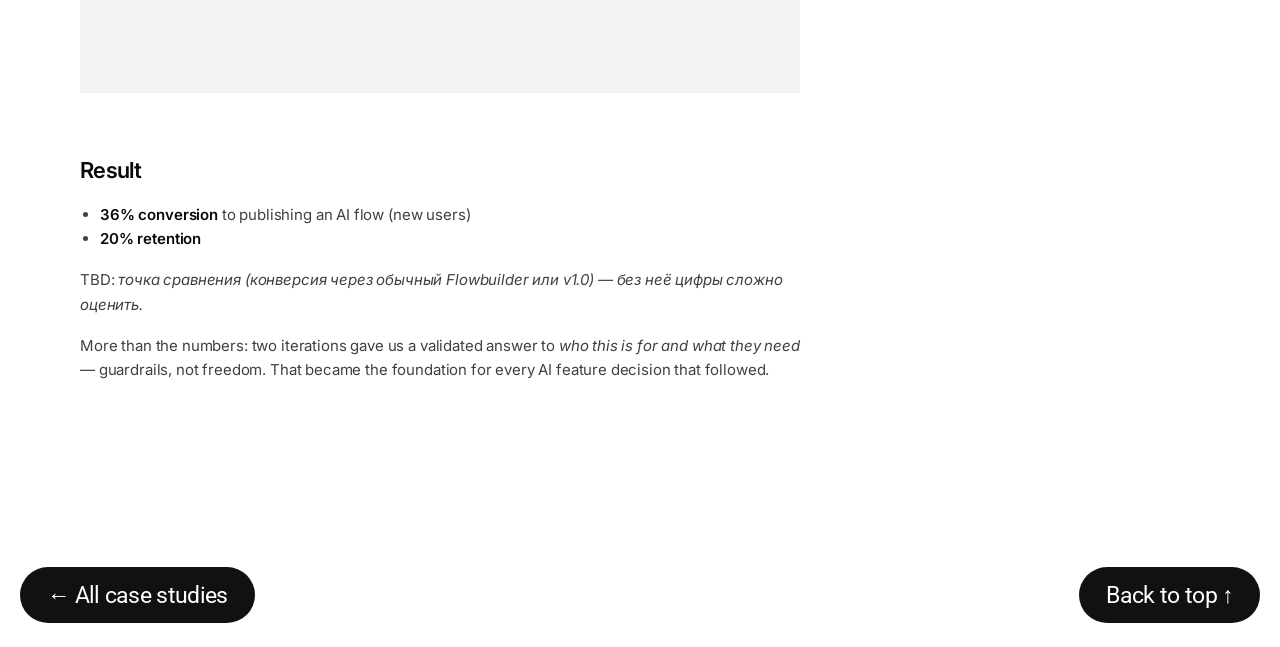
==== commit c87acd9b: "Unify case study TOC structure and rewrite manychat1 content Co-Authored-By: Claude Sonnet 4.6 <nore" ====
--- a/manychat1.html
+++ b/manychat1.html
@@ -186,6 +186,49 @@
       border-left-color: rgba(0,0,0,0.1);
     }
 
+    .funnel-table {
+      width: 100%;
+      border-collapse: collapse;
+      margin: 24px 0 32px;
+      font-size: 14px;
+    }
+
+    .funnel-table th {
+      text-align: left;
+      font-size: 11px;
+      font-weight: 600;
+      letter-spacing: 0.08em;
+      text-transform: uppercase;
+      color: rgba(0,0,0,0.4);
+      padding: 10px 16px 10px 0;
+      border-bottom: 1px solid rgba(0,0,0,0.1);
+    }
+
+    .funnel-table td {
+      padding: 12px 16px 12px 0;
+      border-bottom: 1px solid rgba(0,0,0,0.06);
+      color: rgba(0,0,0,0.75);
+      line-height: 1.4;
+    }
+
+    .funnel-table td:last-child {
+      color: #0a0a0a;
+      font-weight: 500;
+    }
+
+    .toc-parent {
+      display: block;
+      font-size: 14px;
+      font-weight: 500;
+      color: rgba(0,0,0,0.4);
+      padding: 11px 0 11px 12px;
+    }
+
+    .toc a.toc-child {
+      padding-left: 24px;
+      font-size: 13px;
+    }
+
     /* ─── BOTTOM NAV ─── */
     .bottom-nav {
       padding: 0 20px 24px;
@@ -210,6 +253,72 @@
     }
 
     .bottom-nav-link:hover { background: #c7c7c7; color: #111111; }
+
+    @media (max-width: 768px) {
+      .case-hero {
+        padding: 32px 0 40px;
+      }
+
+      .case-hero-inner {
+        padding: 0 20px;
+      }
+
+      .case-breadcrumb {
+        margin-bottom: 40px;
+      }
+
+      .case-hero h1 {
+        font-size: 28px;
+        margin-bottom: 16px;
+      }
+
+      .case-hero-desc {
+        font-size: 15px;
+        margin-bottom: 48px;
+      }
+
+      .case-stats {
+        display: grid;
+        grid-template-columns: repeat(3, 1fr);
+        gap: 16px;
+      }
+
+      .case-stat-val {
+        font-size: 24px;
+      }
+
+      .case-layout {
+        grid-template-columns: 1fr;
+        padding: 48px 20px 64px;
+        gap: 0;
+      }
+
+      .sidebar {
+        display: none;
+      }
+
+      .meta-row {
+        grid-template-columns: 120px 1fr;
+        gap: 12px;
+      }
+
+      .section-heading {
+        font-size: 20px;
+      }
+
+      .bottom-nav {
+        padding: 0 0 24px !important;
+        gap: 0 !important;
+        justify-content: flex-start !important;
+      }
+
+      .bottom-nav-link {
+        height: 44px;
+        font-size: 18px;
+        padding: 0 18px;
+        border-radius: 100px;
+      }
+    }
   </style>
 </head>
 <body>
@@ -260,87 +369,97 @@
           </div>
           <div class="meta-row">
             <div class="meta-label">Objective</div>
-            <div class="meta-value">Make automation accessible to new users who don't yet know Manychat's FlowBuilder</div>
+            <div class="meta-value">Lower the barrier to building chatbot automations by replacing the manual visual Flowbuilder with a text-based AI assistant — Manychat's first AI feature</div>
           </div>
           <div class="meta-row">
             <div class="meta-label">Target Audience</div>
-            <div class="meta-value">New Manychat users, small business owners, creators</div>
+            <div class="meta-value">TBD <em>(после Discovery сузилось до: новые пользователи без опыта работы с Flowbuilder — стоит явно прописать здесь, а не только в середине кейса)</em></div>
           </div>
           <div class="meta-row">
             <div class="meta-label">Team</div>
-            <div class="meta-value">Product designer, PO, Engineering Team</div>
+            <div class="meta-value">PO, Senior Product Designer, Lead Backend Engineer, Frontend Engineer, Data Analyst</div>
           </div>
           <div class="meta-row">
             <div class="meta-label">My role</div>
-            <div class="meta-value">UX research, UX/UI, usability testing</div>
+            <div class="meta-value">Concept, UX/UI, Copywriting, User Interviews</div>
           </div>
+
         </div>
       </div>
 
       <div class="content-section" id="problem">
-        <h2 class="section-heading">The Problem</h2>
-        <p class="content-text">FlowBuilder gives experienced users full control over automation logic — but that depth is a barrier for newcomers. Building even a simple flow requires understanding Manychat's structure, triggers, and message types.</p>
-        <p class="content-text">The business question: Could we make automation accessible to users who don't yet speak Manychat's language?</p>
+        <h2 class="section-heading">Problem</h2>
+        <p class="content-text">Building even a simple automation in Manychat's visual Flowbuilder requires understanding triggers, conditions, and step logic. For new users, that's a real barrier between signing up and getting value. TBD: <em>% новых юзеров без published flow в первую неделю.</em></p>
         <div class="image-placeholder">Image placeholder</div>
-        <p class="content-text" style="color:rgba(0,0,0,0.4); font-size:13px; margin-top:-16px;">The existing FlowBuilder — powerful, but complex.</p>
       </div>
 
       <div class="content-section" id="hypothesis">
         <h2 class="section-heading">Hypothesis</h2>
-        <p class="content-text">We identified two distinct user segments with different value propositions:</p>
-        <p class="content-text"><strong>New users</strong><br>AI Assistant could remove the expertise barrier entirely, letting them build their first automation through a simple text prompt. Higher setup rate.</p>
-        <p class="content-text"><strong>Experienced users</strong><br>AI Assistant could save time on routine flows, reducing setup time for automations they already knew how to build. Faster time-to-publish.</p>
-        <p class="content-text">This distinction shaped how we prioritized features and measured success across both iterations.</p>
+        <p class="content-text">Two segments, two value propositions.</p>
+        <p class="content-text"><strong>New users</strong><br>A text prompt could replace the need for Flowbuilder expertise, boosting Automation Set Up rate.</p>
+        <p class="content-text"><strong>Experienced users</strong><br>The same prompt could save time on flows they already know how to build manually.</p>
       </div>
 
       <div class="content-section" id="discovery">
-        <h2 class="section-heading">Discovery: understanding AI expectations</h2>
-        <p class="content-text">Before designing, I ran a qualitative research study to understand what users actually expected from an AI feature.</p>
-        <p class="content-text"><strong>Method</strong><br>Analyzed 60+ reviews from the Manychat Early Access Community on Facebook, identifying patterns across user segments.</p>
-        <p class="content-text"><strong>Key finding</strong><br>The majority of respondents were experienced users — agencies and educators — who didn't need simplification. Many were protective of their expertise. This told us the primary value of AI Assistant would be for new users, not the power users who were loudest in the community.</p>
-        <p class="content-text"><strong>What this changed</strong><br>We deprioritized advanced functionality for v1.0 and focused on making the first-time experience work.</p>
+        <h2 class="section-heading">Discovery</h2>
+        <p class="content-text">While engineering explored LLM capabilities, I ran research to capture audience expectations of AI — coding 60+ reviews from the Manychat Early Access Community (55 agencies, 27 educators, 18 businesses).</p>
+        <p class="content-text"><strong>Key insight:</strong> the most vocal respondents — agencies and educators — monetize Flowbuilder complexity, so they didn't ask for simplification. Early signal that hypothesis #2 might not hold.</p>
+        <p class="content-text"><strong>Outcome:</strong> a feature backlog for the AI roadmap, plus a warm audience I could recruit for testing the first demo.</p>
         <div class="image-placeholder">Image placeholder</div>
-        <p class="content-text" style="color:rgba(0,0,0,0.4); font-size:13px; margin-top:-16px;">Audience segments identified through review analysis.</p>
-      </div>
-
-      <div class="content-section" id="iteration-1">
-        <h2 class="section-heading">Iteration 1: Shipping fast to learn</h2>
-        <p class="content-text"><strong>Design approach</strong><br>The goal of v1.0 was to validate the core concept and gather real usage data, not to ship a polished product.</p>
-        <p class="content-text"><strong>User perspective</strong><br>The user writes a prompt describing their business context and use case. AI generates an automation flow.</p>
-        <p class="content-text"><strong>Technical perspective</strong><br>We send the user's prompt alongside a JSON description of FlowBuilder logic to the model, which returns a structured automation.</p>
+      </div>
+
+      <div class="content-section" id="design-v1">
+        <h2 class="section-heading">Initial design</h2>
+        <p class="content-text" style="font-weight:600; color:#0a0a0a;">From a text prompt to a working flow</p>
+        <p class="content-text">Vision-led, not data-led — speed mattered more than certainty at this stage.</p>
+        <p class="content-text"><strong>User side:</strong> describe your business and use case → AI generates the flow.<br><strong>Under the hood:</strong> prompt = business context + Flowbuilder's JSON logic, so output maps to real flow steps.</p>
+        <p class="content-text"><strong>Design decision:</strong> open text over a structured form, to match "just describe what you want" and skip Flowbuilder terminology. Trade-off we hadn't tested: freedom assumes the user already knows what to ask for.</p>
         <div class="image-placeholder">Image placeholder</div>
-        <p class="content-text" style="color:rgba(0,0,0,0.4); font-size:13px; margin-top:-16px;">Prompt → Manychat context → AI → Generated flow.</p>
-        <p class="content-text"><strong>Alpha test — what the data showed</strong><br>We rolled out to 1,300+ users. After one month, funnel data revealed two major drop-off points:</p>
-        <p class="content-text">01 — Before writing a prompt.<br>02 — Before applying the generated flow.</p>
-        <p class="content-text">To understand why, I ran a qualitative study with 10 users — two segments: those who abandoned before writing, and those who successfully applied a flow. I recruited via Intercom, wrote the interview scripts, conducted sessions, and synthesized findings for stakeholders.</p>
-        <p class="content-text"><strong>Abandoned users</strong><br>Didn't know how to describe what they wanted. They lacked both Manychat context and prompting intuition.</p>
-        <p class="content-text"><strong>Successful users</strong><br>Found the output too basic. They wanted more control and more complex logic than v1.0 could deliver.</p>
+      </div>
+
+      <div class="content-section" id="validation">
+        <h2 class="section-heading">Validation</h2>
+        <p class="content-text">Testing the open-prompt hypothesis.</p>
+        <p class="content-text"><strong>Demo (15+ users)</strong><br>I recruited users from the AI audience to test stability and surface first reactions. Confirmed the lack-of-value signal for experienced users; surfaced a missing feature — context continuity across prompts — which we shipped.</p>
+        <p class="content-text"><strong>Alpha (1,300+ users, 1 month)</strong><br>I tracked the funnel in production to find where users dropped off. Biggest drop-offs: before writing a prompt, and before applying the flow.</p>
+        <table class="funnel-table">
+          <thead>
+            <tr><th>Step</th><th>Users</th><th>Conversion</th></tr>
+          </thead>
+          <tbody>
+            <tr><td>Modal click</td><td>1,330</td><td>100%</td></tr>
+            <tr><td>Prompt entered</td><td>689</td><td>51.8%</td></tr>
+            <tr><td>LLM response</td><td>599</td><td>86.9%</td></tr>
+            <tr><td>Flow applied</td><td>258</td><td>40.5%</td></tr>
+            <tr><td>Flow published</td><td>218</td><td>84.5%</td></tr>
+            <tr><td>5+ contacts reached</td><td>79</td><td>36.2%</td></tr>
+          </tbody>
+        </table>
+        <p class="content-text"><strong>Qualitative (10 interviews, abandoned vs. successful)</strong><br>I designed the study, recruited both segments via Intercom, wrote two interview scripts, conducted all interviews, and synthesized findings for stakeholders.</p>
+        <p class="content-text"><em>"It's hard for me to describe the flow I want."</em> — abandoned user</p>
+        <p class="content-text"><em>"I was trying to get a trigger on customer response and send it to a webhook, but it created something else."</em> — successful user</p>
+        <p class="content-text"><strong>Conclusion:</strong> abandoned = newcomers lacking the vocabulary to prompt well. Successful = power users who wanted more capability, not less complexity. Hypothesis #2 was disproved. Hypothesis #1 held.</p>
         <div class="image-placeholder">Image placeholder</div>
-        <p class="content-text" style="color:rgba(0,0,0,0.4); font-size:13px; margin-top:-16px;">Interview synthesis: abandoned vs. successful users.</p>
-        <p class="content-text"><strong>What this told us</strong><br>The audience for AI Assistant is new users — confirmed. But v1.0 was asking them to do something they weren't equipped to do: write a good prompt from scratch.</p>
-      </div>
-
-      <div class="content-section" id="iteration-2">
-        <h2 class="section-heading">Iteration 2: Designing for the actual user</h2>
-        <p class="content-text"><strong>Design shift</strong><br>Instead of a free-text prompt, we moved to a guided 4-question flow. Users select predefined answers; AI maps their responses to a template and fills in the automation content.</p>
-        <p class="content-text"><strong>Why this works for new users</strong><br>Removes the blank-canvas anxiety. Users make choices instead of writing from scratch.</p>
-        <p class="content-text"><strong>Technical shift</strong><br>Instead of generating a flow from a free prompt, the model now selects the best-matching template from a predefined library based on user answers, then fills in the content.</p>
+      </div>
+
+      <div class="content-section" id="design-v2">
+        <h2 class="section-heading">Refined design</h2>
+        <p class="content-text" style="font-weight:600; color:#0a0a0a;">From open prompt to guided structure</p>
+        <p class="content-text">Real audience: new users. Real failure mode: not knowing how to phrase a request in a system they'd never used. Open text assumed prior knowledge our users didn't have.</p>
+        <p class="content-text"><strong>New hypothesis:</strong> a guided flow tailored to new-user use cases increases successful, predictable outcomes — and conversion to publishing.</p>
+        <p class="content-text"><strong>User side:</strong> answer 4 guided questions → AI assembles automation from a template.<br><strong>Questions:</strong> business context, automation goal, automation context, trigger.<br><strong>Templates:</strong> Collect Email, Link, Schedule an Appointment, Quiz, Specific Answer.</p>
+        <p class="content-text"><strong>Design decision:</strong> guided questions over open text, to guarantee a usable result for first-time builders. Trade-off, made explicit: a lower ceiling — fewer possible automations — for a much higher floor — far more users successfully reach a published flow.</p>
         <div class="image-placeholder">Image placeholder</div>
-        <p class="content-text" style="color:rgba(0,0,0,0.4); font-size:13px; margin-top:-16px;">Classification questions → matched template → filled flow.</p>
-      </div>
-
-      <div class="content-section" id="results">
-        <h2 class="section-heading">Results</h2>
-        <p class="content-text"><strong>36%</strong> — Conversion rate to publish. New users who started the flow and shipped an automation.</p>
-        <p class="content-text"><strong>20%</strong> — Retention. Users returning to AI Assistant after their first use.</p>
-        <p class="content-text">The 36% CR was a meaningful signal — over a third of new users who started the flow published an automation, compared to the complex manual path before.</p>
-        <p class="content-text">The 20% retention showed that AI Assistant was becoming a recurring tool, not just a novelty.</p>
-      </div>
-
-      <div class="content-section" id="takeaways">
-        <h2 class="section-heading">Takeaways</h2>
-        <p class="content-text">Two iterations gave us more than metrics — they gave us clarity. We confirmed that the real audience was new users, not power users. We learned that structured input outperforms open prompts for this segment. And we built a feedback loop — loyal early users, a prompt analysis dataset, and a backlog of validated features — that the next team could build on.</p>
-        <p class="content-text">If I were to continue this work, I'd focus on closing the gap between what users attempt to describe and what Manychat can actually build — better expectation-setting at the entry point would likely move both CR and retention significantly.</p>
+      </div>
+
+      <div class="content-section" id="result">
+        <h2 class="section-heading">Result</h2>
+        <ul class="content-text" style="padding-left:20px;">
+          <li><strong>36% conversion</strong> to publishing an AI flow (new users)</li>
+          <li><strong>20% retention</strong></li>
+        </ul>
+        <p class="content-text">TBD: <em>точка сравнения (конверсия через обычный Flowbuilder или v1.0) — без неё цифры сложно оценить.</em></p>
+        <p class="content-text">More than the numbers: two iterations gave us a validated answer to <em>who this is for and what they need</em> — guardrails, not freedom. That became the foundation for every AI feature decision that followed.</p>
       </div>
 
     </div>
@@ -349,13 +468,14 @@
     <aside class="sidebar">
       <div class="toc">
         <a href="#overview" class="active">Overview</a>
-        <a href="#problem">The Problem</a>
+        <a href="#problem">Problem</a>
         <a href="#hypothesis">Hypothesis</a>
-        <a href="#discovery">Discovery</a>
-        <a href="#iteration-1">Iteration 1</a>
-        <a href="#iteration-2">Iteration 2</a>
-        <a href="#results">Results</a>
-        <a href="#takeaways">Takeaways</a>
+        <span class="toc-parent">Process</span>
+        <a href="#discovery" class="toc-child">Discovery</a>
+        <a href="#design-v1" class="toc-child">Initial design</a>
+        <a href="#validation" class="toc-child">Validation</a>
+        <a href="#design-v2" class="toc-child">Refined design</a>
+        <a href="#result">Result</a>
       </div>
     </aside>
 
--- a/style.css
+++ b/style.css
@@ -18,6 +18,9 @@
   align-items: center;
   justify-content: space-between;
   background: #ffffff;
+  position: sticky;
+  top: 0;
+  z-index: 100;
 }
 
 .btn:hover {
@@ -580,3 +583,264 @@
   width: 100%;
   display: block;
 }
+
+/* ─── MOBILE ─── */
+@media (max-width: 768px) {
+
+  /* Header */
+  .header {
+    height: 60px;
+    padding: 0;
+    gap: 0;
+    justify-content: flex-start;
+  }
+
+  .header > .btn:first-child {
+    border-radius: 0 100px 100px 0;
+  }
+
+  .btn {
+    height: 44px;
+    font-size: 18px;
+    padding: 0 18px;
+  }
+
+  .header-nav {
+    gap: 0;
+  }
+
+  .header-nav .avatar {
+    margin-left: 0;
+  }
+
+  .avatar {
+    width: 40px;
+    height: 40px;
+  }
+
+  /* Hero */
+  .hero {
+    height: calc(100vh - 60px);
+    padding: 32px 0;
+    align-items: stretch;
+  }
+
+  .hero-blocks {
+    flex-direction: column;
+    height: 100%;
+    gap: 4px;
+  }
+
+  .hero-block--dark {
+    border-radius: 0 20px 20px 0;
+    padding-bottom: 28px;
+  }
+
+  .hero-block--blue {
+    border-radius: 20px 0 0 20px;
+    flex: 1;
+  }
+
+  .hero-text {
+    font-size: 24px;
+    width: 100%;
+    padding: 20px 20px 0;
+  }
+
+  .hero-desc {
+    font-size: 15px;
+    width: 100%;
+    padding: 14px 20px 0;
+  }
+
+  .tag {
+    font-size: 15px;
+  }
+
+  .hero-blue-text {
+    font-size: 15px;
+    padding: 0 0 20px 20px;
+  }
+
+  .hero-flower {
+    width: 60px;
+    padding: 16px 0 0 20px;
+  }
+
+  /* Section 2 */
+  .section-2 {
+    margin-top: 24px;
+    padding: 16px 0 40px;
+  }
+
+  .section-2-blocks {
+    grid-template-columns: 1fr;
+    gap: 4px;
+  }
+
+  .s2-block--orange {
+    grid-column: span 1;
+    height: auto;
+    border-radius: 0 20px 20px 0;
+    padding: 20px 20px 24px;
+    order: 2;
+  }
+
+  .s2-block--dark {
+    grid-column: span 1;
+    height: auto;
+    border-radius: 20px 0 0 20px;
+    padding: 20px 20px 24px;
+    order: 1;
+  }
+
+  .s2-title {
+    font-size: 26px;
+    margin-bottom: 12px;
+  }
+
+  .s2-desc {
+    font-size: 15px;
+    margin-bottom: 20px;
+  }
+
+  .s2-dark-title {
+    font-size: 26px;
+  }
+
+  .s2-dark-desc {
+    font-size: 15px;
+  }
+
+  .s2-showcase {
+    padding: 32px 20px;
+  }
+
+  .s2-stats {
+    gap: 32px;
+    flex-wrap: wrap;
+    justify-content: space-around;
+    margin-top: 32px;
+  }
+
+  .s2-stat-val {
+    font-size: 28px;
+  }
+
+  .s2-stat-label {
+    font-size: 14px;
+    text-align: center;
+  }
+
+  /* Section 3 */
+  .section-3 {
+    margin-top: 24px;
+    padding: 16px 0 40px;
+  }
+
+  .s3-row1 {
+    grid-template-columns: 1fr;
+    gap: 4px;
+  }
+
+  .s3-dark {
+    height: auto;
+    border-radius: 0 20px 20px 0;
+    padding: 20px 20px 24px;
+  }
+
+  .s3-dark-title {
+    font-size: 26px;
+  }
+
+  .s3-dark-desc {
+    font-size: 15px;
+  }
+
+  .s3-purple {
+    height: auto;
+    border-radius: 20px 0 0 20px;
+    padding: 20px 20px 24px;
+  }
+
+  .s3-purple-title {
+    font-size: 26px;
+    margin-bottom: 12px;
+  }
+
+  .s3-purple-desc {
+    font-size: 15px;
+    margin-bottom: 20px;
+  }
+
+  .s3-showcase {
+    padding: 32px 20px;
+  }
+
+  .s3-stats {
+    gap: 32px;
+    flex-wrap: wrap;
+    justify-content: space-around;
+    margin-top: 32px;
+  }
+
+  .s3-stat-val {
+    font-size: 28px;
+  }
+
+  .s3-stat-label {
+    font-size: 14px;
+    text-align: center;
+  }
+
+  /* Section 3 green */
+  .s3-green {
+    padding: 32px 20px;
+  }
+
+  .s3-green-inner {
+    grid-template-columns: 1fr;
+    gap: 24px;
+    margin-bottom: 32px;
+  }
+
+  .s3-green-title {
+    font-size: 26px;
+    margin-bottom: 12px;
+  }
+
+  .s3-green-desc {
+    font-size: 15px;
+    margin-bottom: 20px;
+  }
+
+  .s3-green-stats {
+    gap: 32px;
+    flex-wrap: wrap;
+    justify-content: space-around;
+  }
+
+  /* Section 4 */
+  .section-4 {
+    margin-top: 24px;
+    padding: 16px 0 64px;
+  }
+
+  .section-4-grid {
+    grid-template-columns: 1fr;
+    gap: 24px;
+  }
+
+  .project-card:first-child .project-image {
+    border-radius: 0 20px 20px 0;
+  }
+
+  .project-card:last-child .project-image {
+    border-radius: 0 20px 20px 0;
+  }
+
+  .project-btn {
+    font-size: 18px;
+    height: 52px;
+  }
+}
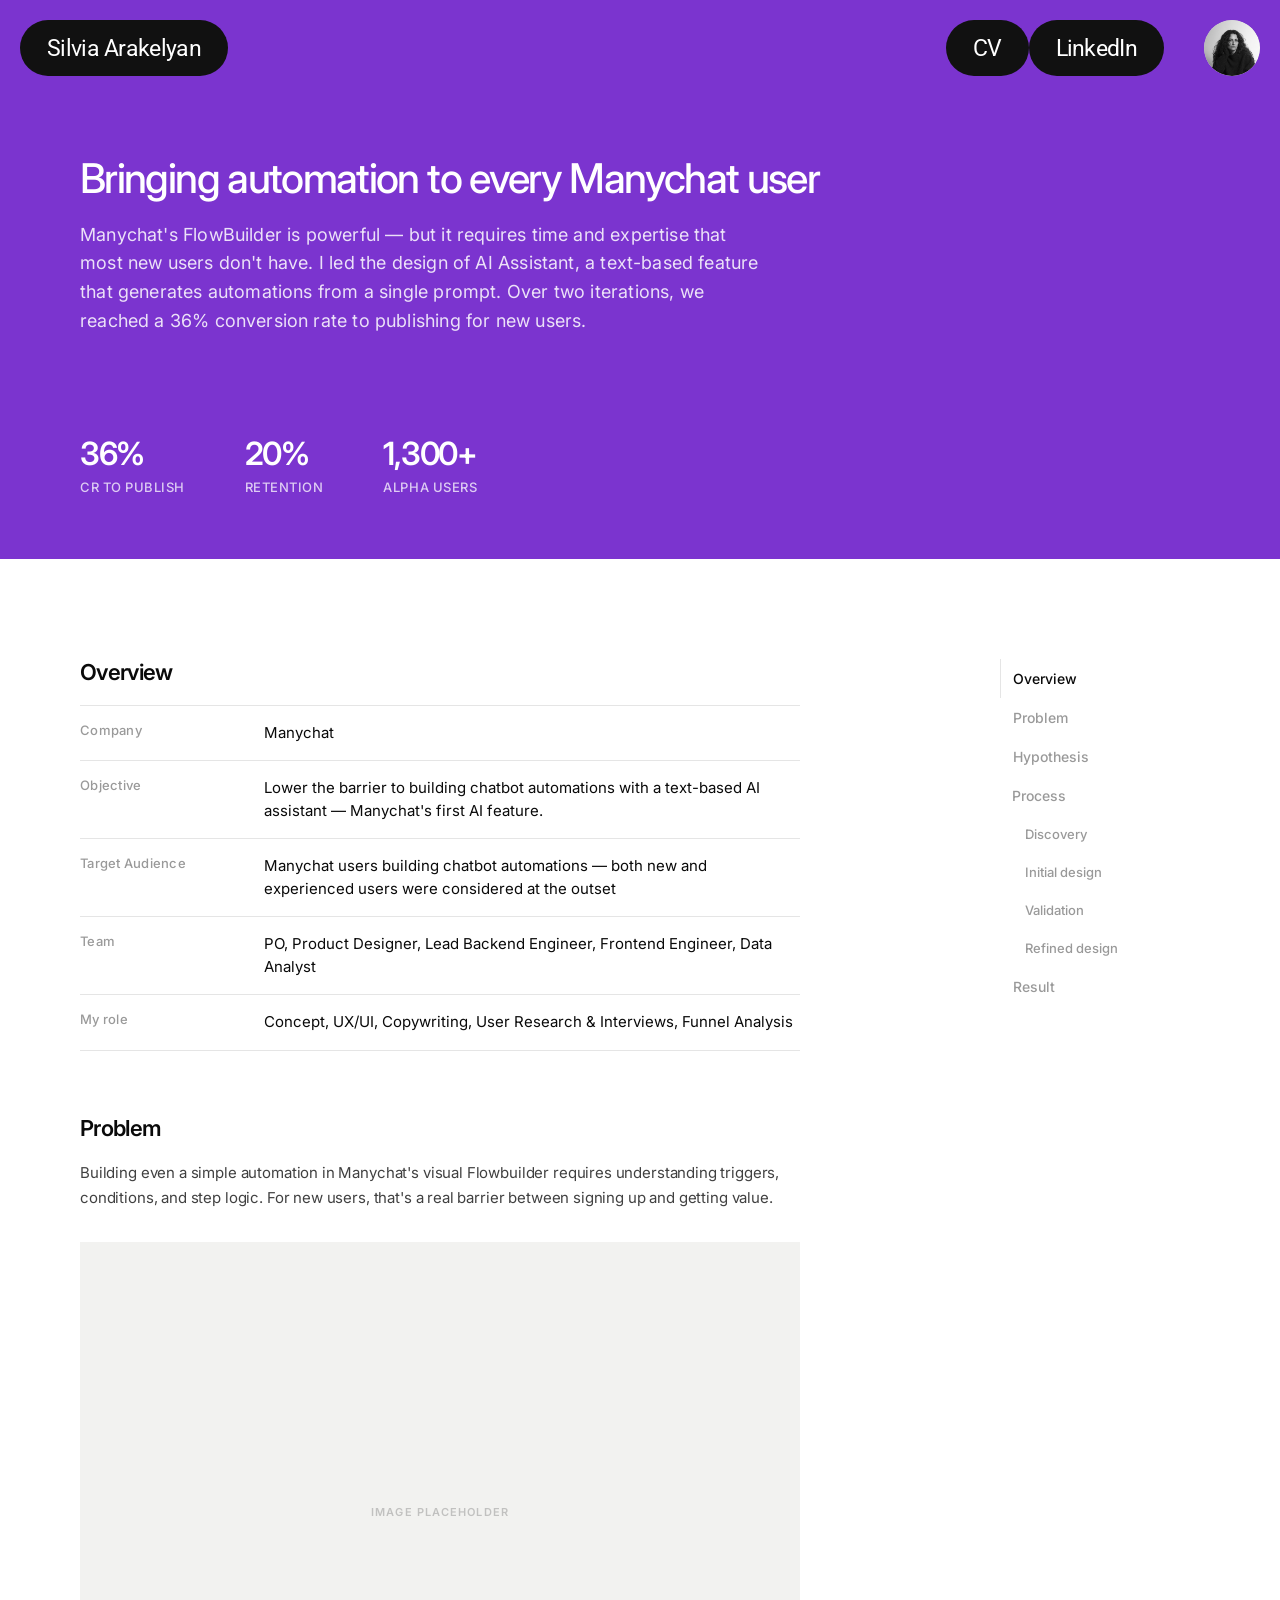
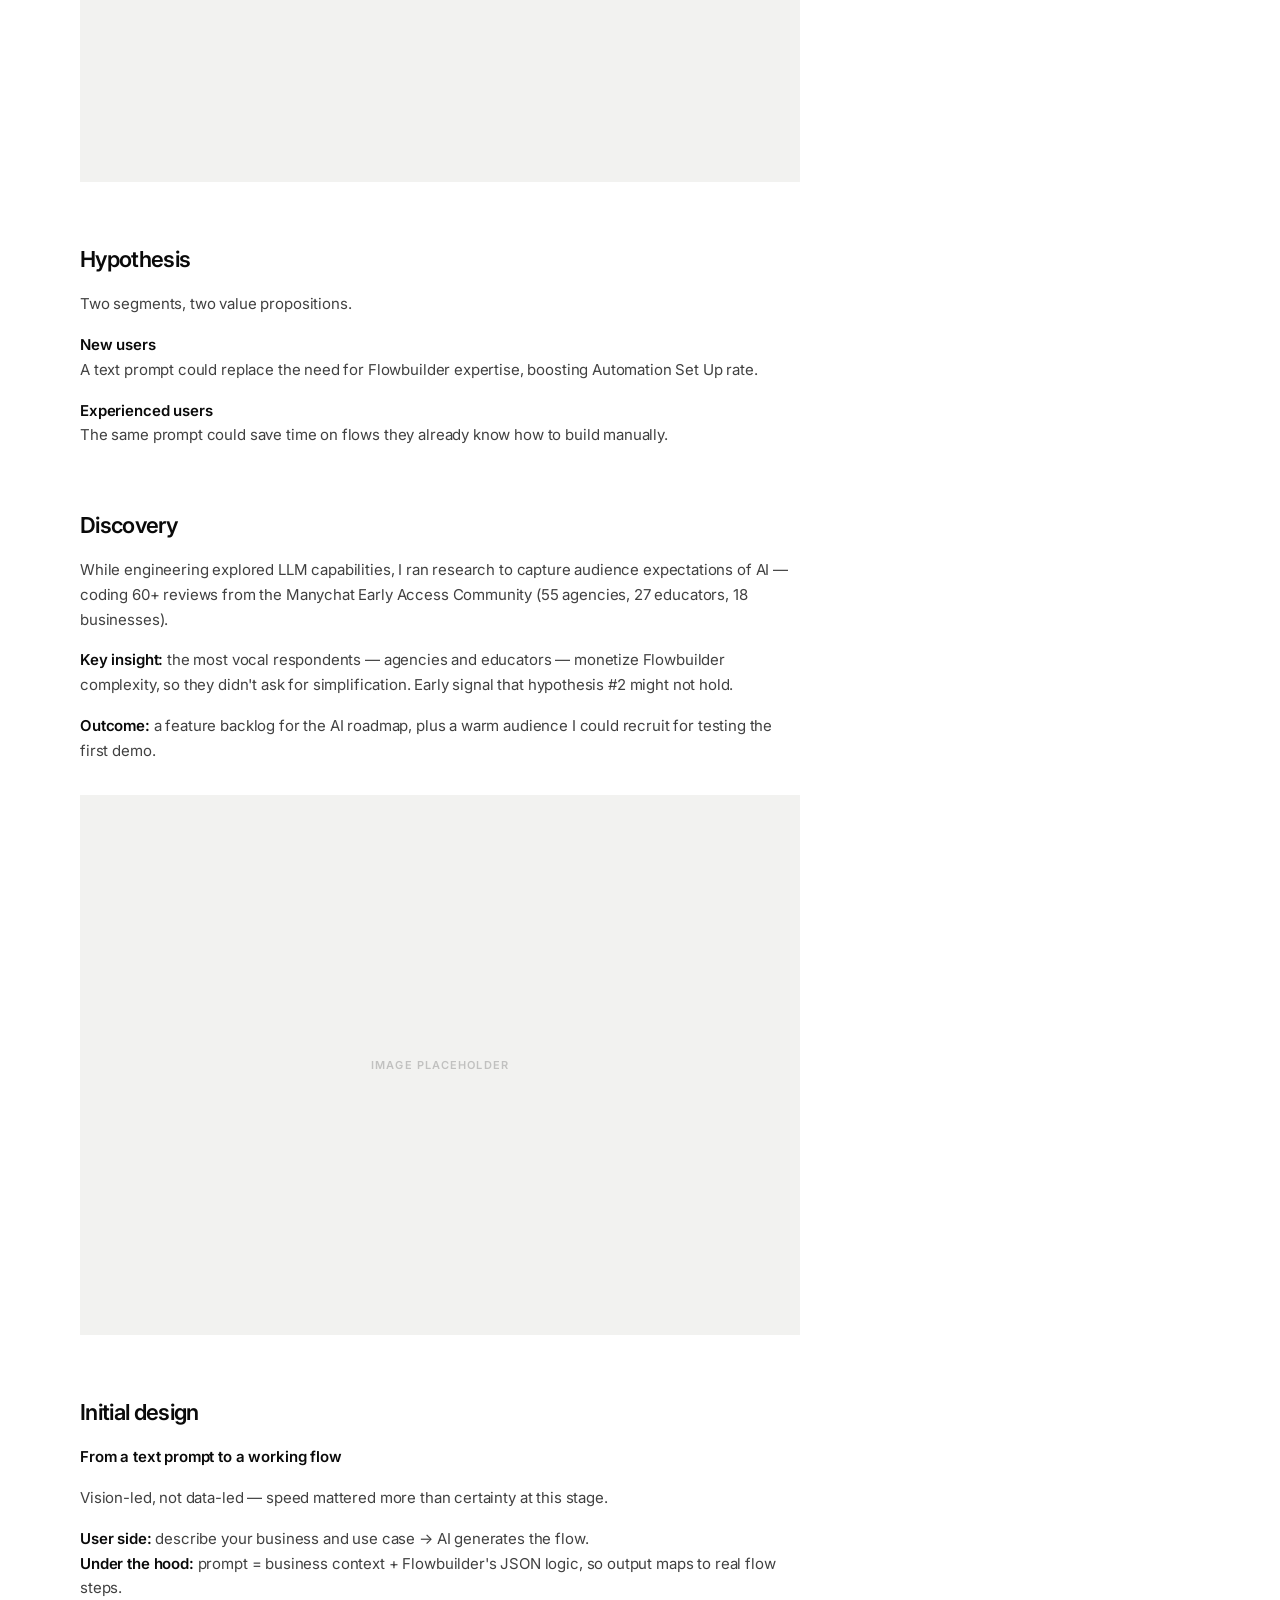
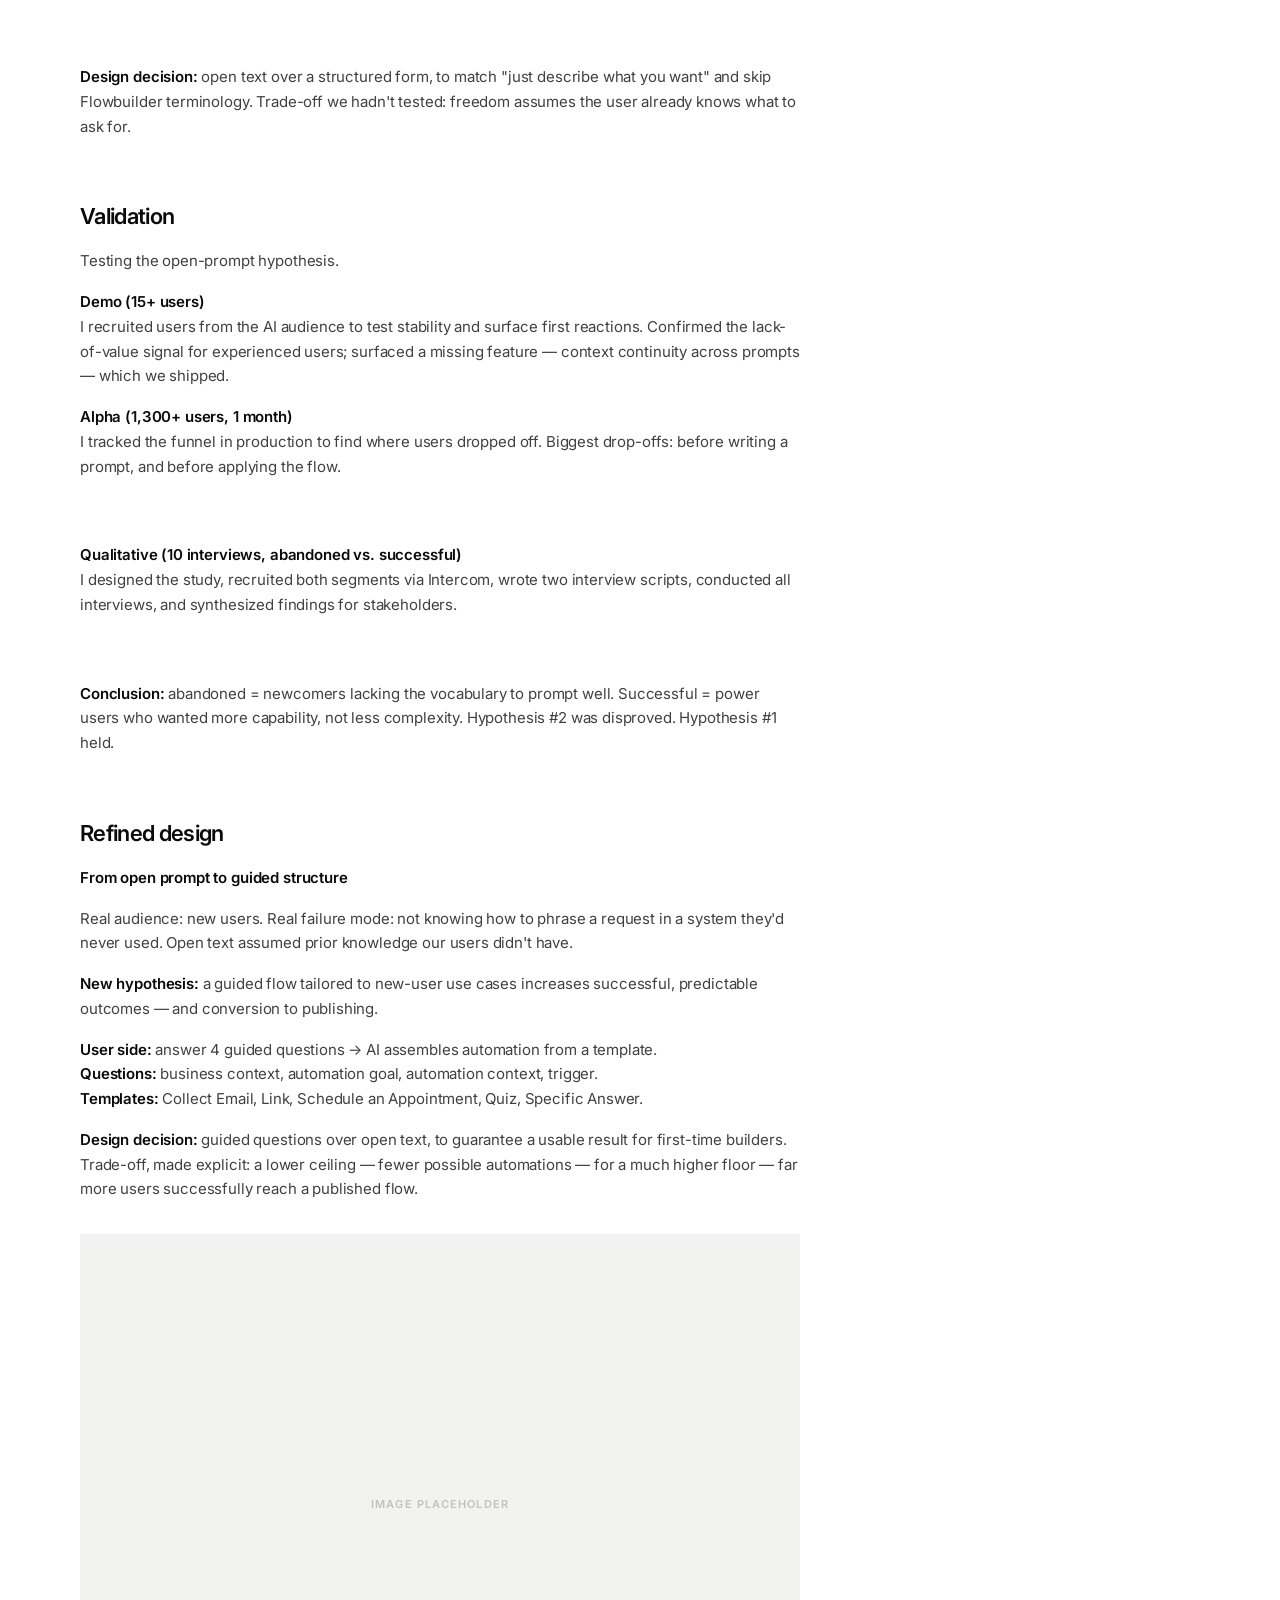
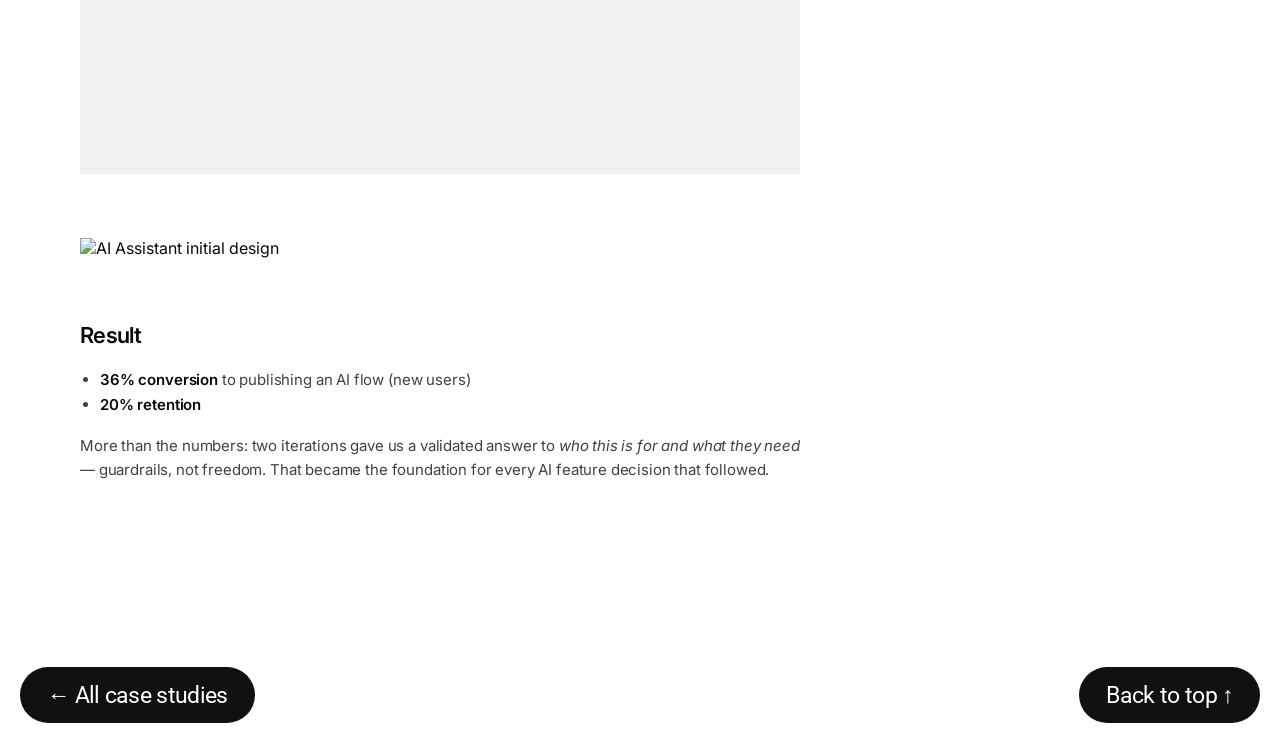
==== commit 3efb1a68: "Update manychat1 content, add lightbox, fix header scroll behavior Co-Authored-By: Claude Sonnet 4.6" ====
--- a/manychat1.html
+++ b/manychat1.html
@@ -19,7 +19,7 @@
 
     /* ─── HERO BANNER ─── */
     .header {
-      background: #7B34CF !important;
+      background: #7B34CF;
       transition: none;
       position: sticky;
       top: 0;
@@ -369,19 +369,19 @@
           </div>
           <div class="meta-row">
             <div class="meta-label">Objective</div>
-            <div class="meta-value">Lower the barrier to building chatbot automations by replacing the manual visual Flowbuilder with a text-based AI assistant — Manychat's first AI feature</div>
+            <div class="meta-value">Lower the barrier to building chatbot automations with a text-based AI assistant — Manychat's first AI feature.</div>
           </div>
           <div class="meta-row">
             <div class="meta-label">Target Audience</div>
-            <div class="meta-value">TBD <em>(после Discovery сузилось до: новые пользователи без опыта работы с Flowbuilder — стоит явно прописать здесь, а не только в середине кейса)</em></div>
+            <div class="meta-value">Manychat users building chatbot automations — both new and experienced users were considered at the outset</div>
           </div>
           <div class="meta-row">
             <div class="meta-label">Team</div>
-            <div class="meta-value">PO, Senior Product Designer, Lead Backend Engineer, Frontend Engineer, Data Analyst</div>
+            <div class="meta-value">PO, Product Designer, Lead Backend Engineer, Frontend Engineer, Data Analyst</div>
           </div>
           <div class="meta-row">
             <div class="meta-label">My role</div>
-            <div class="meta-value">Concept, UX/UI, Copywriting, User Interviews</div>
+            <div class="meta-value">Concept, UX/UI, Copywriting, User Research & Interviews, Funnel Analysis</div>
           </div>
 
         </div>
@@ -389,7 +389,7 @@
 
       <div class="content-section" id="problem">
         <h2 class="section-heading">Problem</h2>
-        <p class="content-text">Building even a simple automation in Manychat's visual Flowbuilder requires understanding triggers, conditions, and step logic. For new users, that's a real barrier between signing up and getting value. TBD: <em>% новых юзеров без published flow в первую неделю.</em></p>
+        <p class="content-text">Building even a simple automation in Manychat's visual Flowbuilder requires understanding triggers, conditions, and step logic. For new users, that's a real barrier between signing up and getting value.</p>
         <div class="image-placeholder">Image placeholder</div>
       </div>
 
@@ -413,8 +413,8 @@
         <p class="content-text" style="font-weight:600; color:#0a0a0a;">From a text prompt to a working flow</p>
         <p class="content-text">Vision-led, not data-led — speed mattered more than certainty at this stage.</p>
         <p class="content-text"><strong>User side:</strong> describe your business and use case → AI generates the flow.<br><strong>Under the hood:</strong> prompt = business context + Flowbuilder's JSON logic, so output maps to real flow steps.</p>
+        <img src="src/2. MCai/5.png" style="width:100%;display:block;margin:32px 0;" alt="" />
         <p class="content-text"><strong>Design decision:</strong> open text over a structured form, to match "just describe what you want" and skip Flowbuilder terminology. Trade-off we hadn't tested: freedom assumes the user already knows what to ask for.</p>
-        <div class="image-placeholder">Image placeholder</div>
       </div>
 
       <div class="content-section" id="validation">
@@ -422,24 +422,10 @@
         <p class="content-text">Testing the open-prompt hypothesis.</p>
         <p class="content-text"><strong>Demo (15+ users)</strong><br>I recruited users from the AI audience to test stability and surface first reactions. Confirmed the lack-of-value signal for experienced users; surfaced a missing feature — context continuity across prompts — which we shipped.</p>
         <p class="content-text"><strong>Alpha (1,300+ users, 1 month)</strong><br>I tracked the funnel in production to find where users dropped off. Biggest drop-offs: before writing a prompt, and before applying the flow.</p>
-        <table class="funnel-table">
-          <thead>
-            <tr><th>Step</th><th>Users</th><th>Conversion</th></tr>
-          </thead>
-          <tbody>
-            <tr><td>Modal click</td><td>1,330</td><td>100%</td></tr>
-            <tr><td>Prompt entered</td><td>689</td><td>51.8%</td></tr>
-            <tr><td>LLM response</td><td>599</td><td>86.9%</td></tr>
-            <tr><td>Flow applied</td><td>258</td><td>40.5%</td></tr>
-            <tr><td>Flow published</td><td>218</td><td>84.5%</td></tr>
-            <tr><td>5+ contacts reached</td><td>79</td><td>36.2%</td></tr>
-          </tbody>
-        </table>
+        <img src="src/2. MCai/7.png" style="width:100%;display:block;margin:32px 0;" alt="" />
         <p class="content-text"><strong>Qualitative (10 interviews, abandoned vs. successful)</strong><br>I designed the study, recruited both segments via Intercom, wrote two interview scripts, conducted all interviews, and synthesized findings for stakeholders.</p>
-        <p class="content-text"><em>"It's hard for me to describe the flow I want."</em> — abandoned user</p>
-        <p class="content-text"><em>"I was trying to get a trigger on customer response and send it to a webhook, but it created something else."</em> — successful user</p>
+        <img src="src/2. MCai/9.png" style="width:100%;display:block;margin:32px 0;" alt="" />
         <p class="content-text"><strong>Conclusion:</strong> abandoned = newcomers lacking the vocabulary to prompt well. Successful = power users who wanted more capability, not less complexity. Hypothesis #2 was disproved. Hypothesis #1 held.</p>
-        <div class="image-placeholder">Image placeholder</div>
       </div>
 
       <div class="content-section" id="design-v2">
@@ -452,14 +438,15 @@
         <div class="image-placeholder">Image placeholder</div>
       </div>
 
+      <img src="src/2. MCai/11.png" style="width:100%;display:block;margin:0 0 64px;" alt="AI Assistant initial design" />
+
       <div class="content-section" id="result">
         <h2 class="section-heading">Result</h2>
         <ul class="content-text" style="padding-left:20px;">
           <li><strong>36% conversion</strong> to publishing an AI flow (new users)</li>
           <li><strong>20% retention</strong></li>
         </ul>
-        <p class="content-text">TBD: <em>точка сравнения (конверсия через обычный Flowbuilder или v1.0) — без неё цифры сложно оценить.</em></p>
-        <p class="content-text">More than the numbers: two iterations gave us a validated answer to <em>who this is for and what they need</em> — guardrails, not freedom. That became the foundation for every AI feature decision that followed.</p>
+<p class="content-text">More than the numbers: two iterations gave us a validated answer to <em>who this is for and what they need</em> — guardrails, not freedom. That became the foundation for every AI feature decision that followed.</p>
       </div>
 
     </div>
@@ -485,7 +472,7 @@
     const header = document.querySelector('.header');
     const hero = document.querySelector('.case-hero');
 
-    window.addEventListener('scroll', () => {
+    function updateHeader() {
       const heroBottom = hero.getBoundingClientRect().bottom;
       if (heroBottom <= 0) {
         header.style.background = '#ffffff';
@@ -494,7 +481,9 @@
         header.style.background = '#7B34CF';
         header.querySelectorAll('.btn').forEach(b => b.style.color = '#ffffff');
       }
-    }, { passive: true });
+    }
+    updateHeader();
+    window.addEventListener('scroll', updateHeader, { passive: true });
 
     const sections = document.querySelectorAll('.content-section');
     const tocLinks = document.querySelectorAll('.toc a');
@@ -509,6 +498,32 @@
         a.classList.toggle('active', a.getAttribute('href') === '#' + current);
       });
     }, { passive: true });
+
+    // Lightbox
+    const lightbox = document.createElement('div');
+    lightbox.style.cssText = 'display:none;position:fixed;inset:0;background:rgba(0,0,0,0.85);z-index:1000;cursor:zoom-out;align-items:center;justify-content:center;padding:40px;';
+    const lightboxImg = document.createElement('img');
+    lightboxImg.style.cssText = 'max-width:100%;max-height:100%;object-fit:contain;border-radius:4px;';
+    lightbox.appendChild(lightboxImg);
+    document.body.appendChild(lightbox);
+
+    document.querySelectorAll('.case-content img').forEach(img => {
+      img.style.cursor = 'zoom-in';
+      img.addEventListener('click', () => {
+        lightboxImg.src = img.src;
+        lightbox.style.display = 'flex';
+        document.body.style.overflow = 'hidden';
+      });
+    });
+
+    lightbox.addEventListener('click', () => {
+      lightbox.style.display = 'none';
+      document.body.style.overflow = '';
+    });
+
+    document.addEventListener('keydown', e => {
+      if (e.key === 'Escape') { lightbox.style.display = 'none'; document.body.style.overflow = ''; }
+    });
   </script>
 
   <!-- BOTTOM NAV -->
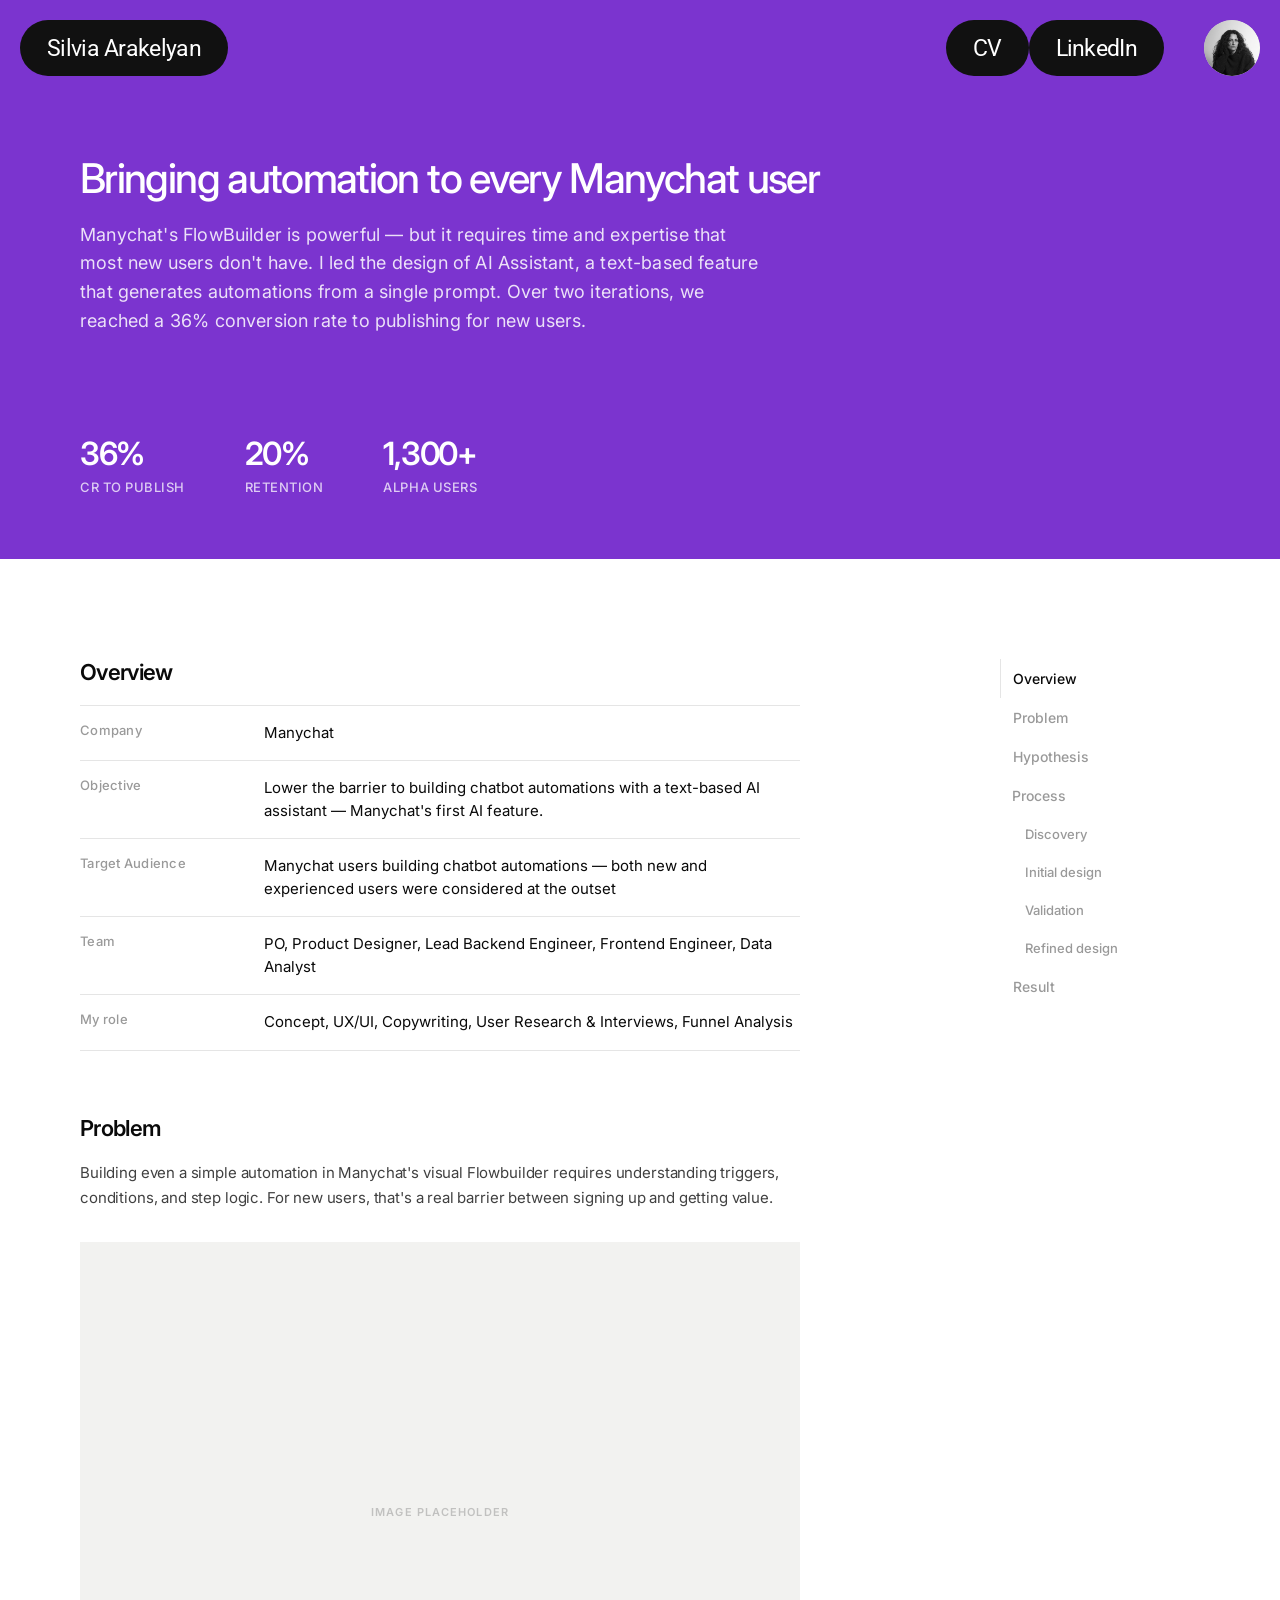
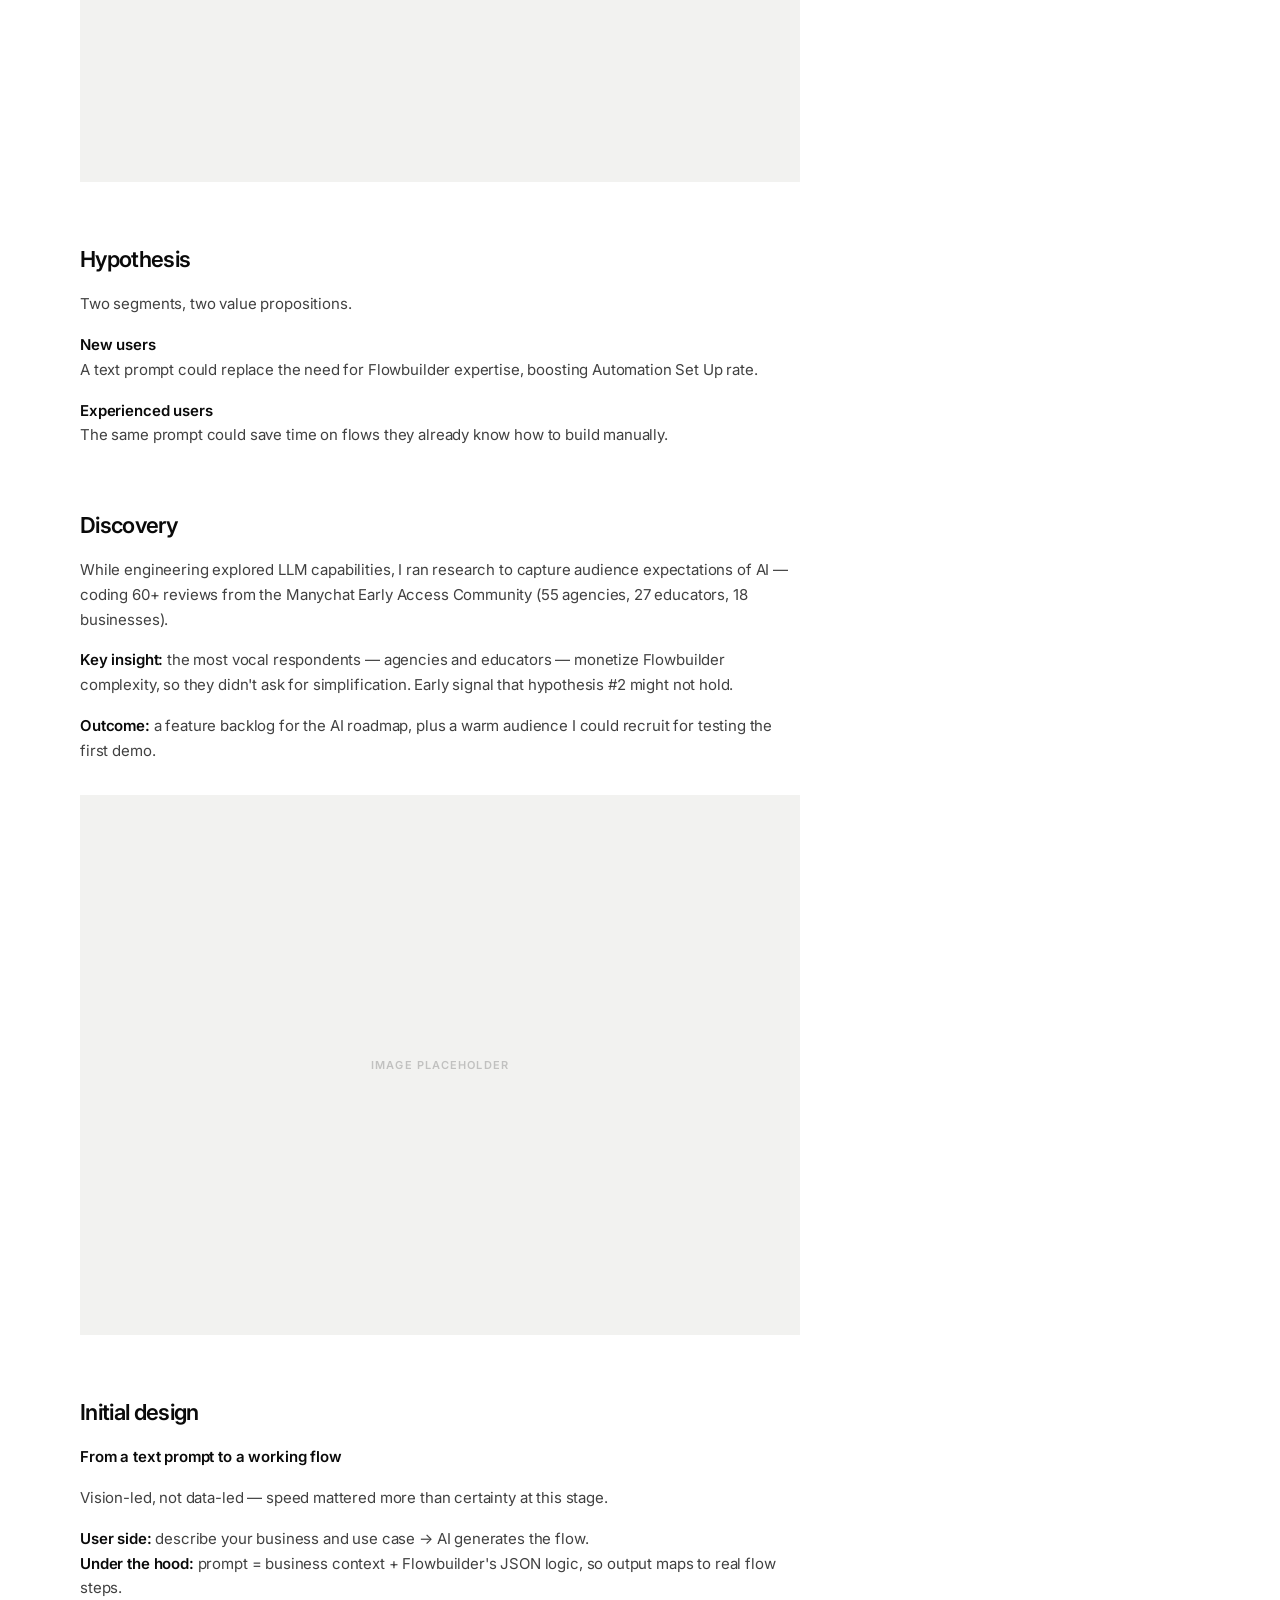
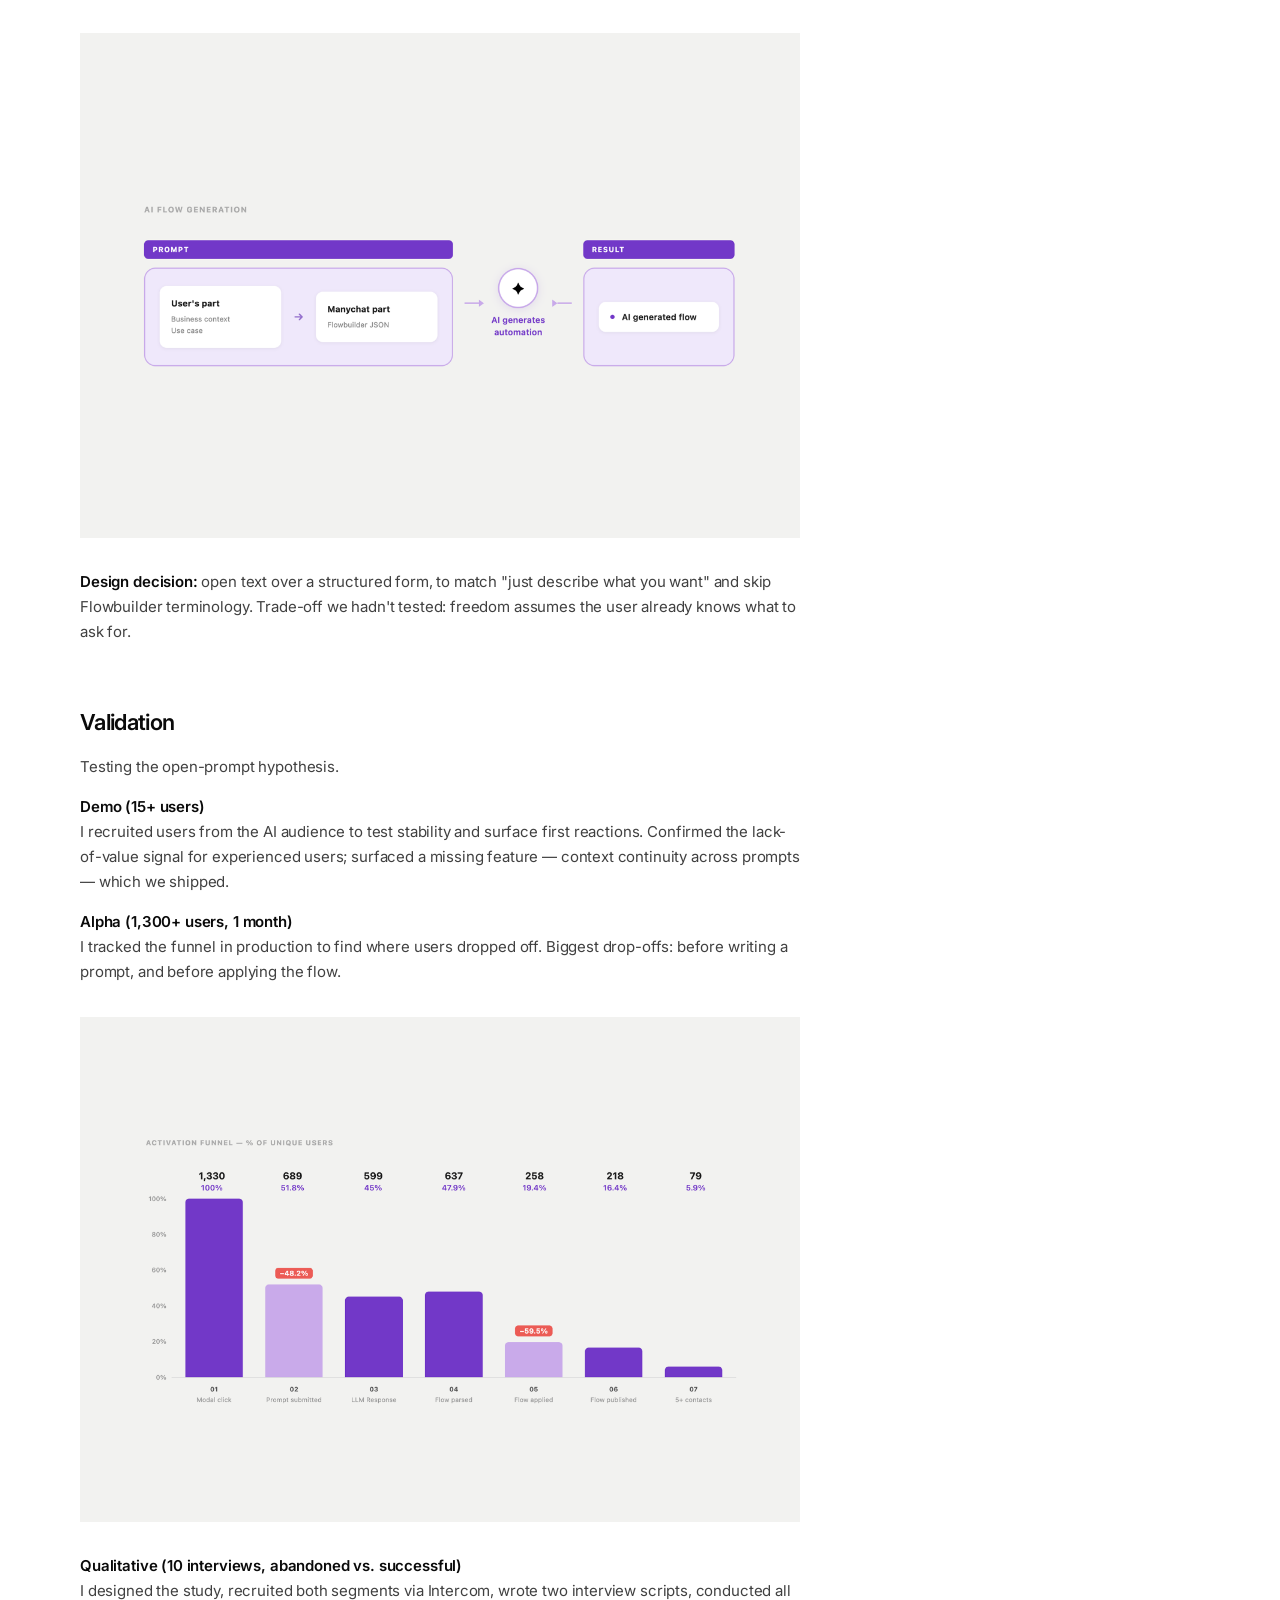
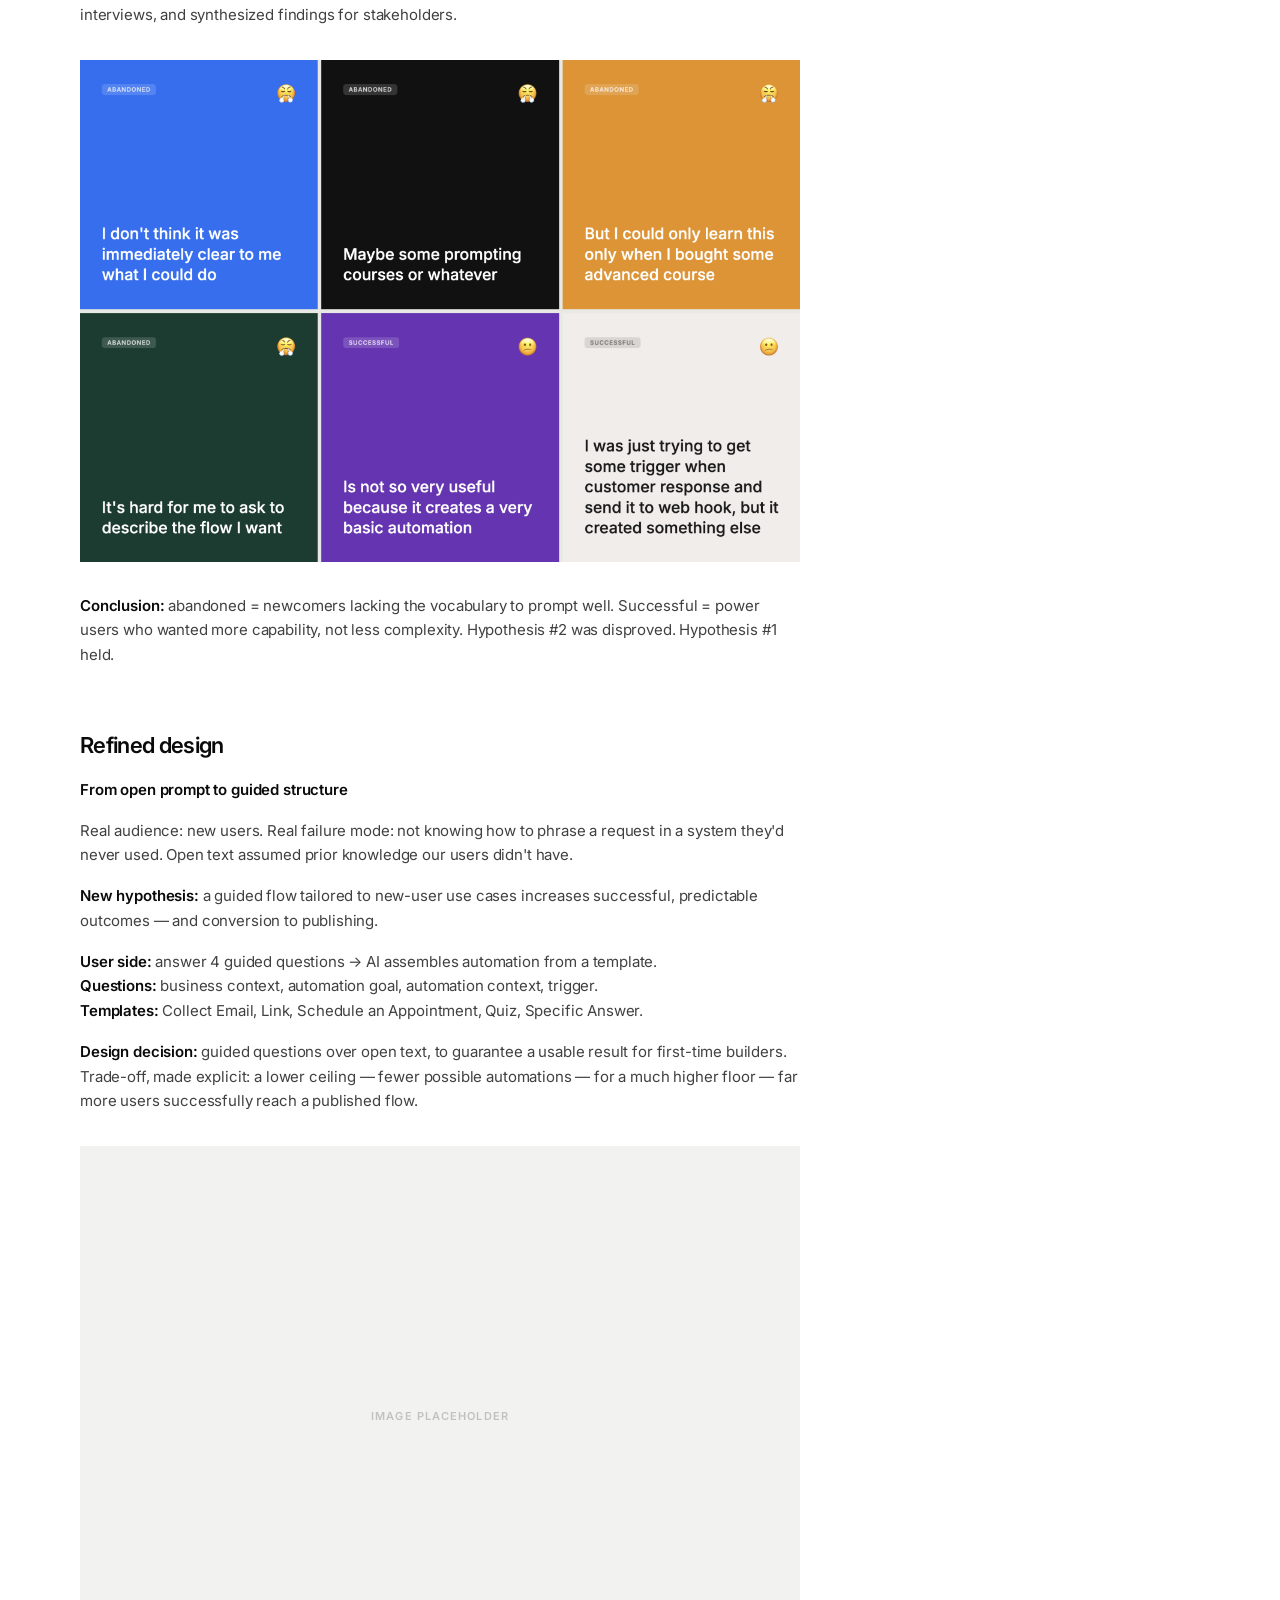
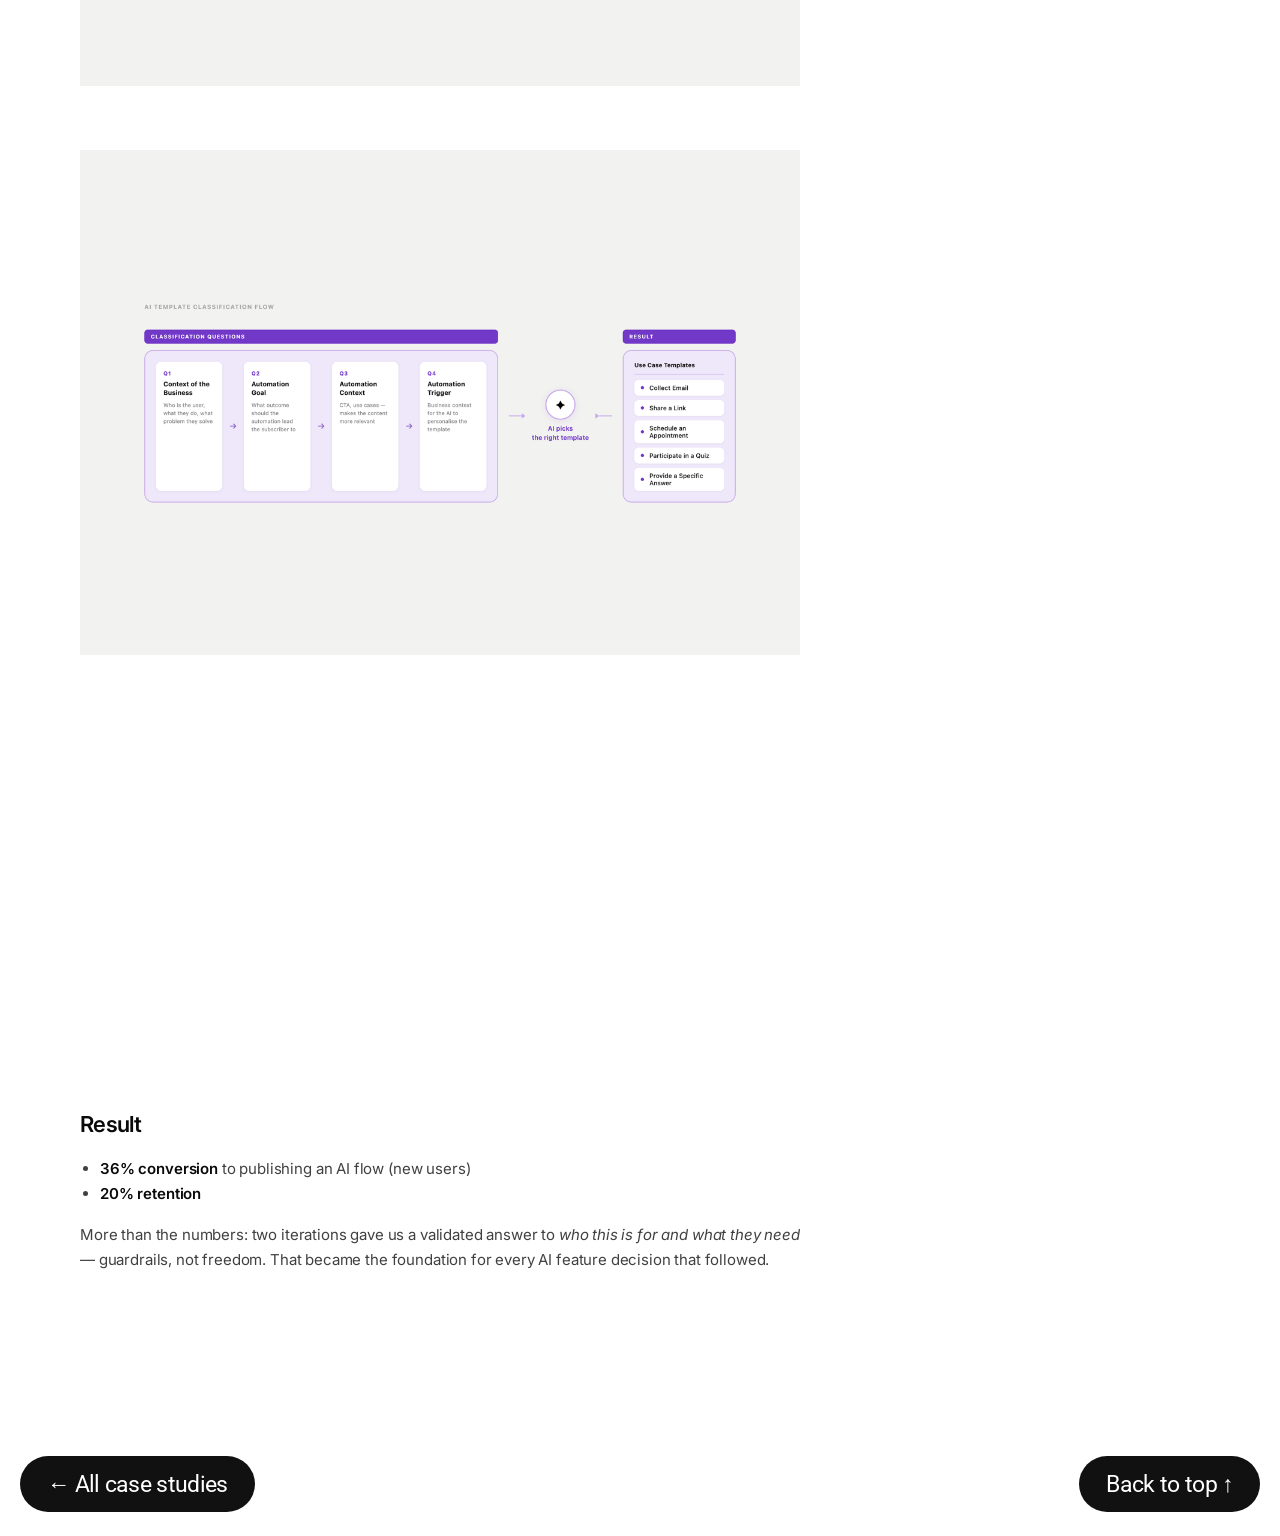
==== commit 75613d6b: "Add 12.mp4 video to manychat1 case study Co-Authored-By: Claude Sonnet 4.6 <noreply@anthropic.com>" ====
--- a/manychat1.html
+++ b/manychat1.html
@@ -438,7 +438,8 @@
         <div class="image-placeholder">Image placeholder</div>
       </div>
 
-      <img src="src/2. MCai/11.png" style="width:100%;display:block;margin:0 0 64px;" alt="AI Assistant initial design" />
+      <img src="src/2. MCai/11.png" style="width:100%;display:block;margin:0 0 32px;" alt="AI Assistant initial design" />
+      <video src="src/2. MCai/12.mp4" style="width:100%;display:block;margin:0 0 64px;border-radius:4px;" autoplay loop muted playsinline></video>
 
       <div class="content-section" id="result">
         <h2 class="section-heading">Result</h2>
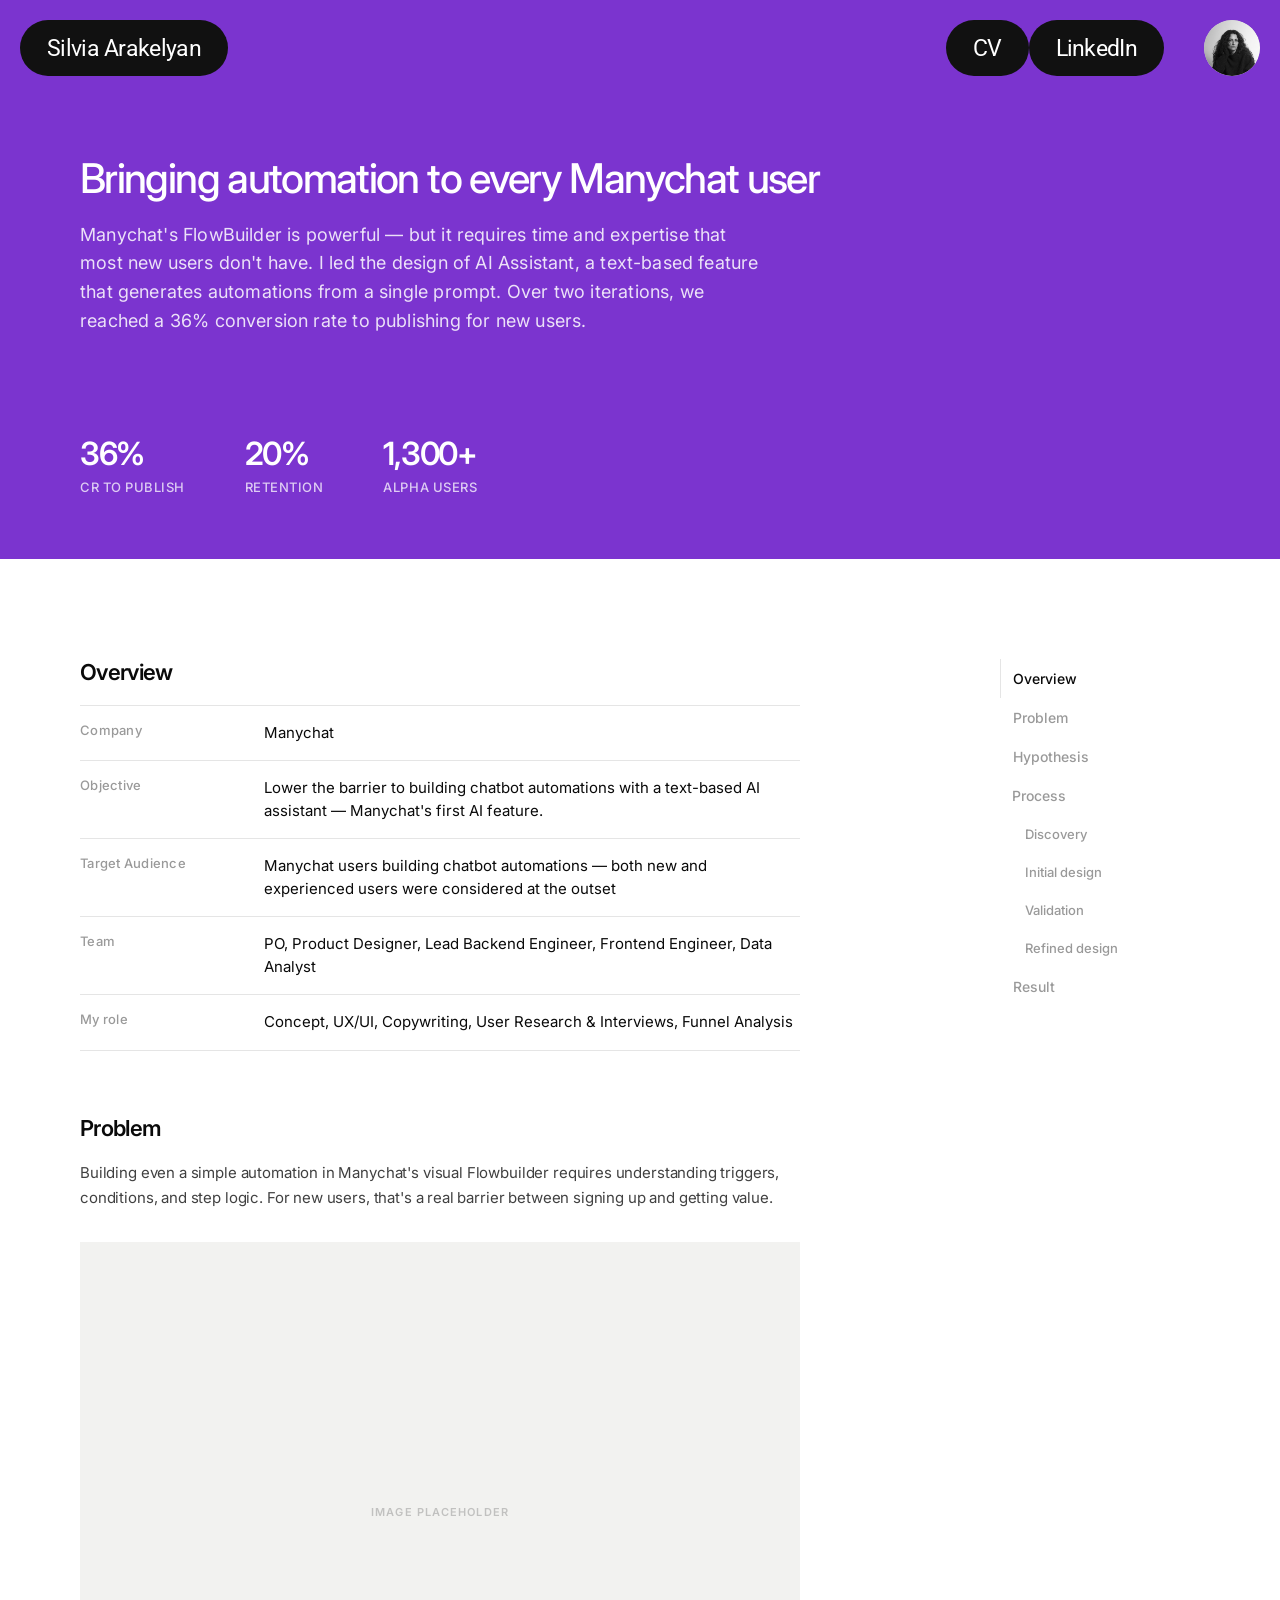
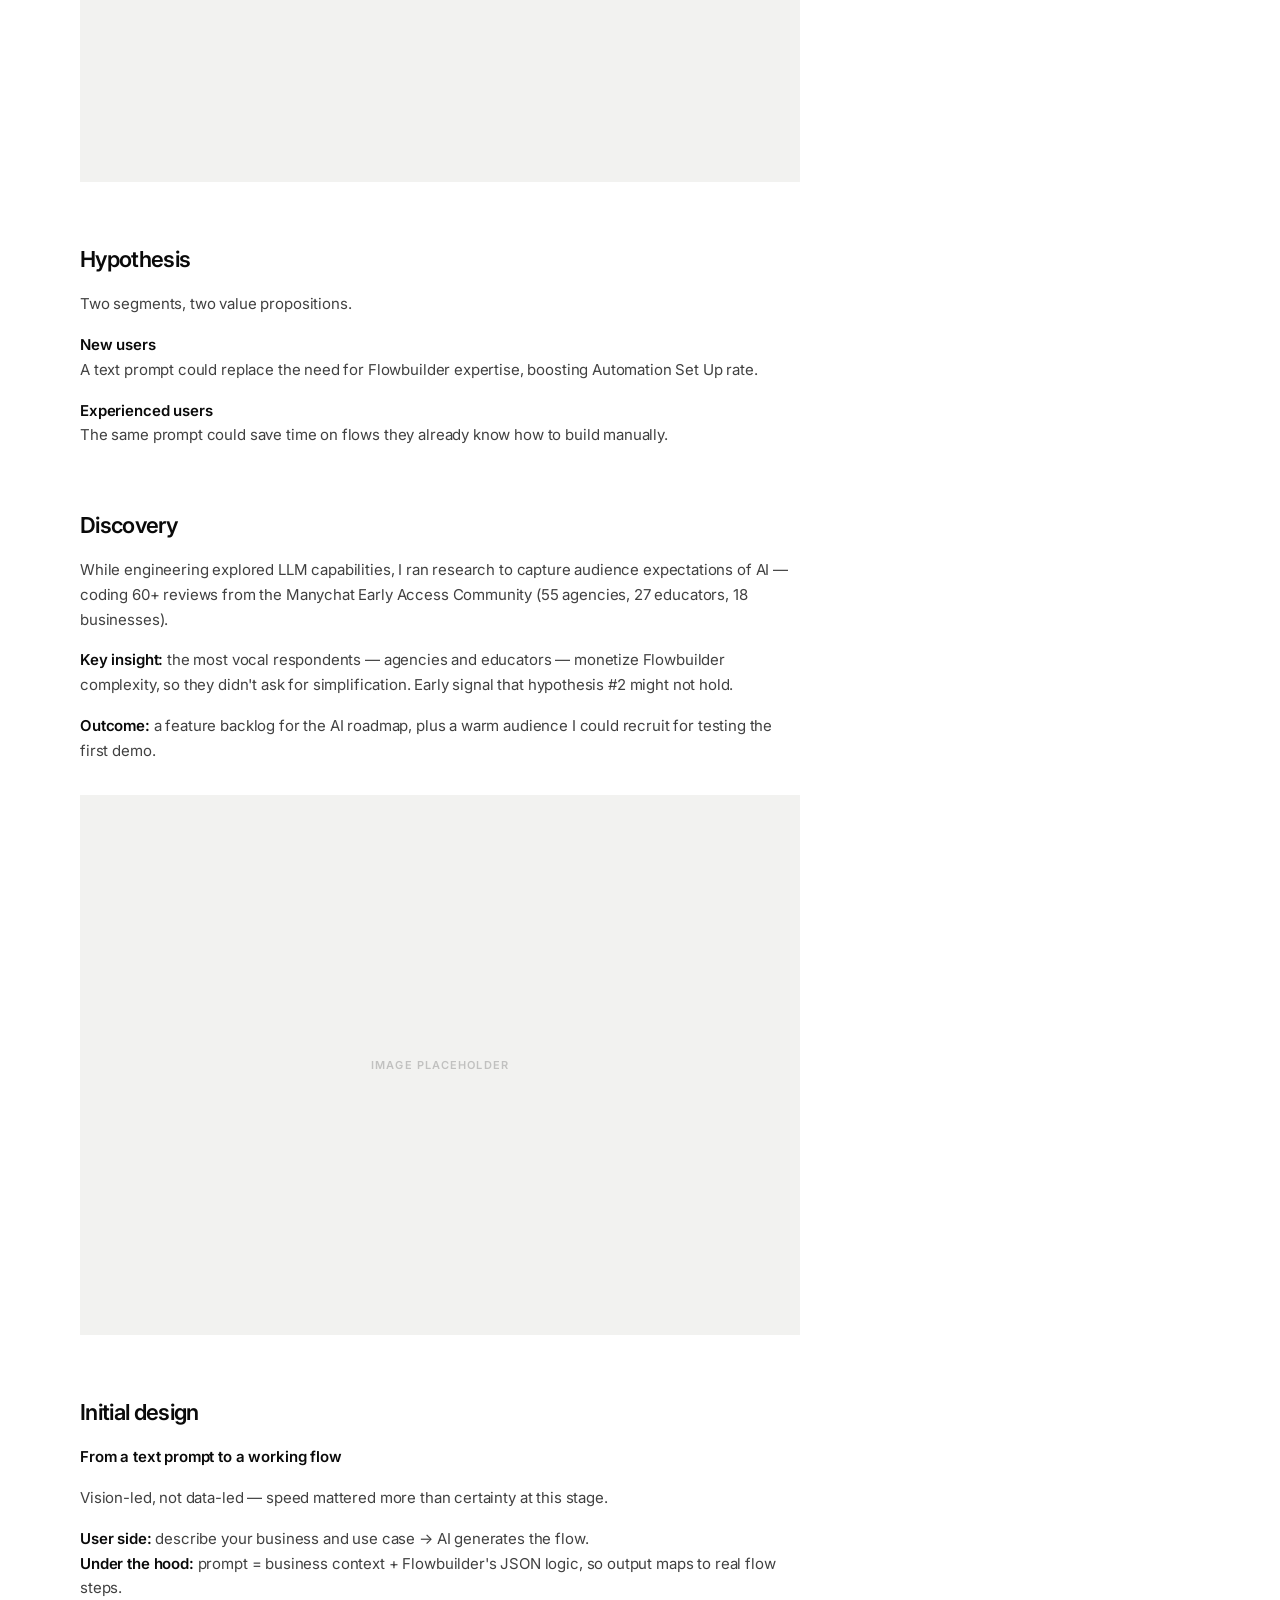
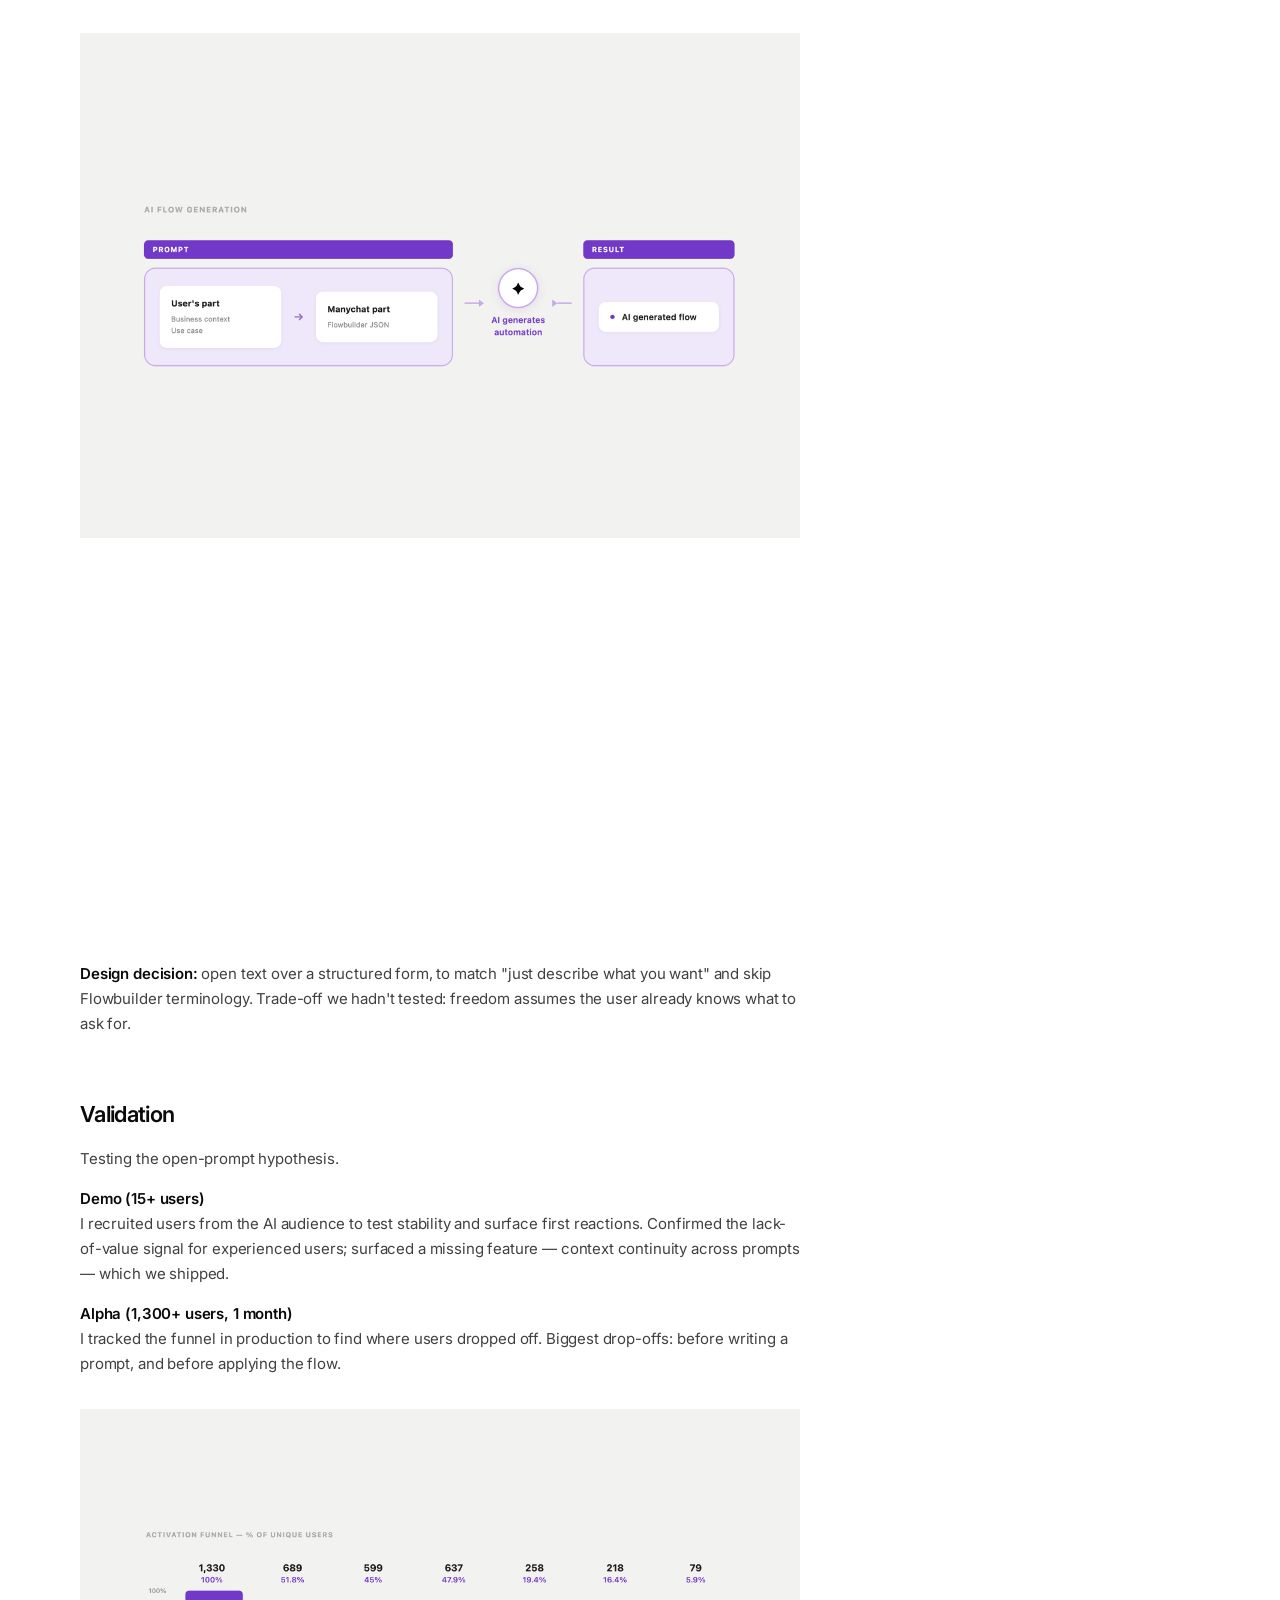
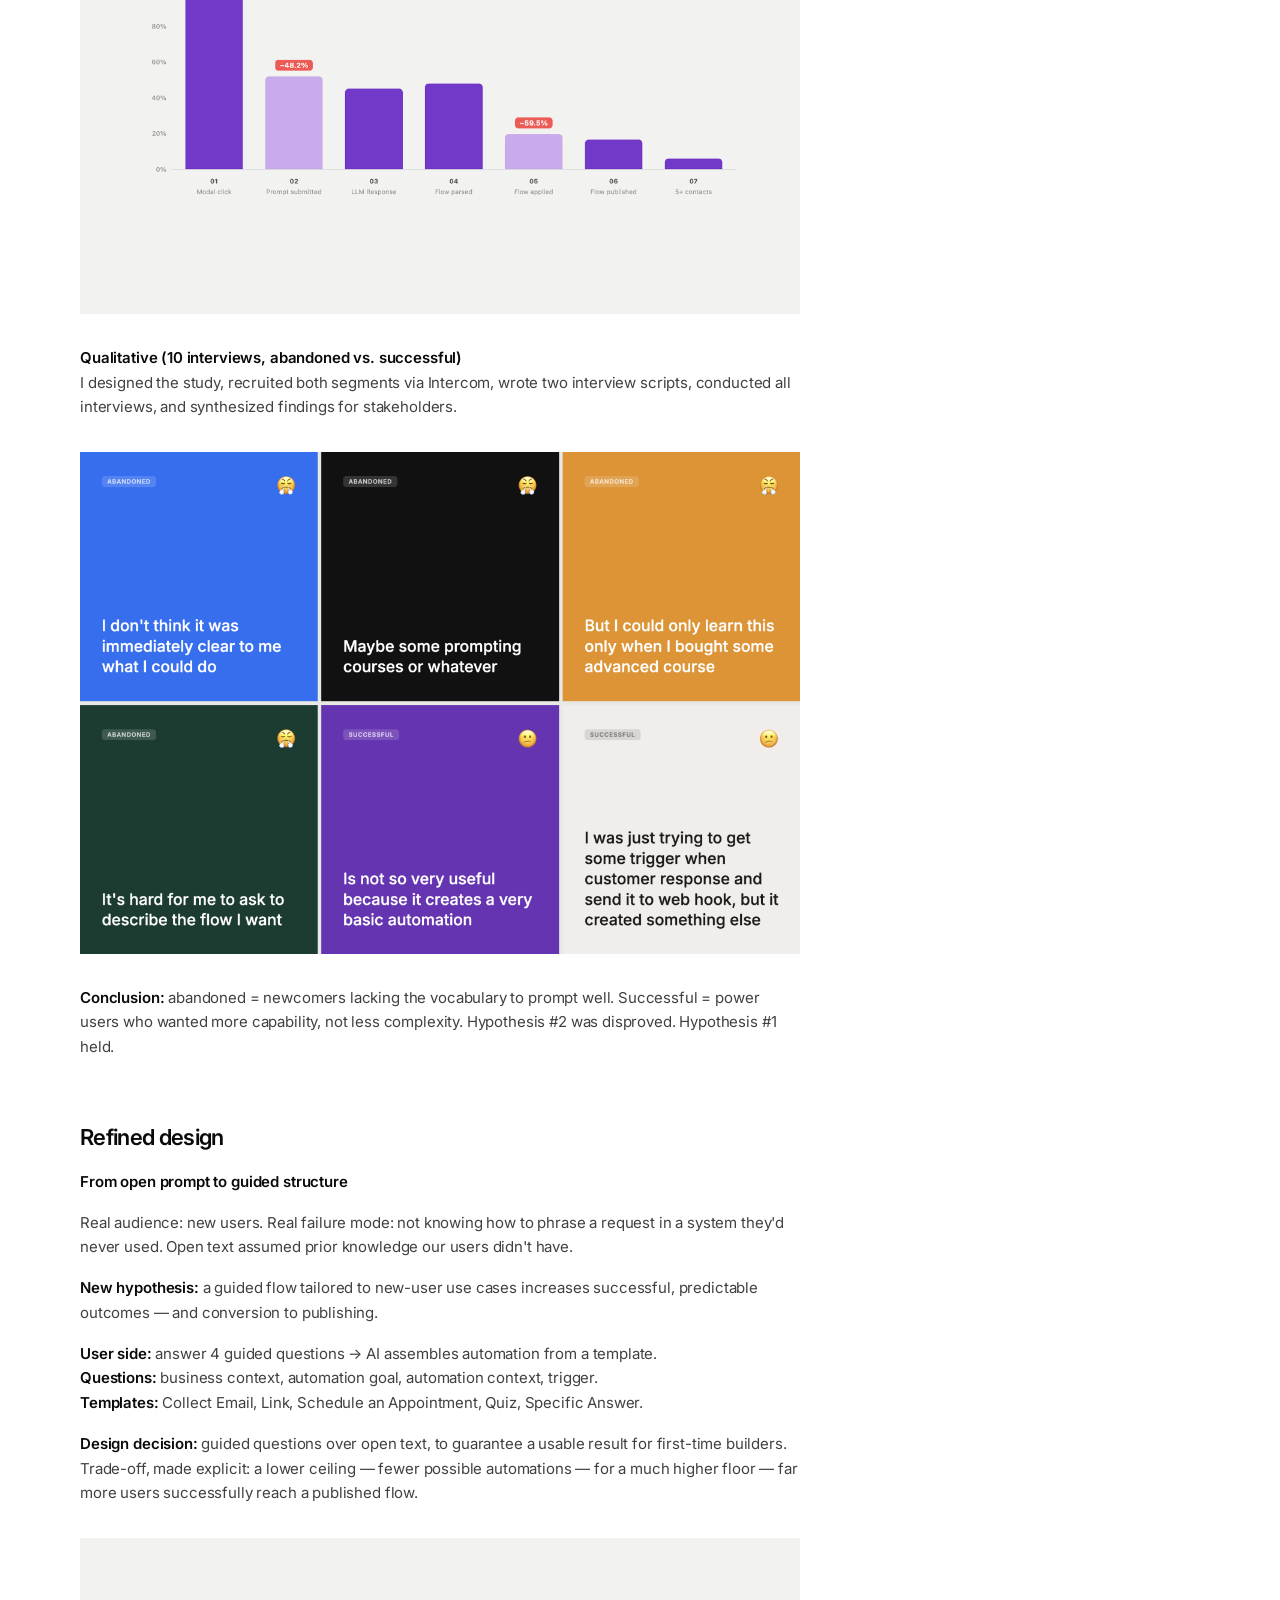
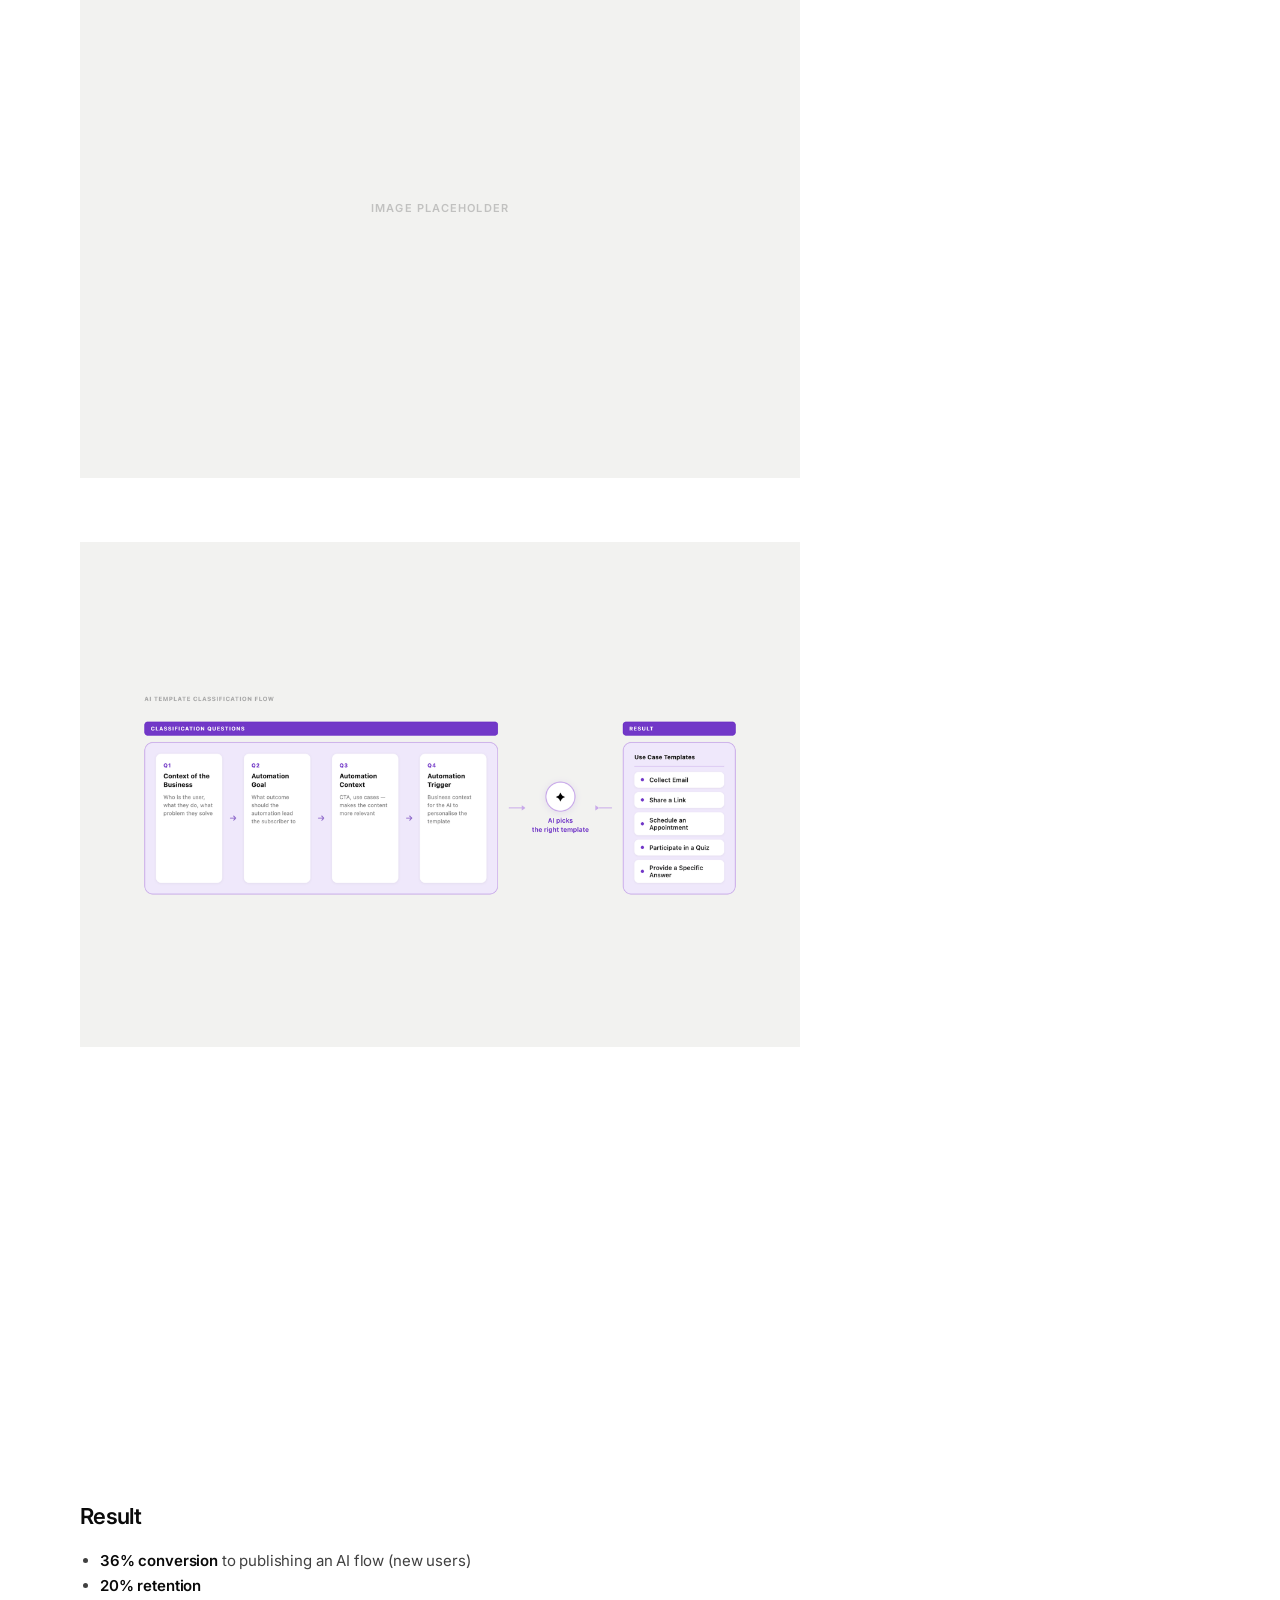
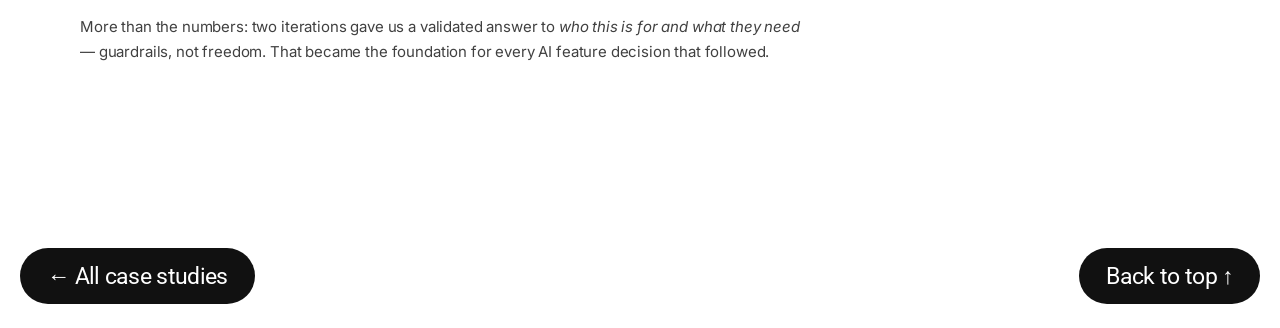
==== commit 4a2a7730: "Add 6.mp4 video after image 5 in manychat1 Co-Authored-By: Claude Sonnet 4.6 <noreply@anthropic.com>" ====
--- a/manychat1.html
+++ b/manychat1.html
@@ -414,6 +414,7 @@
         <p class="content-text">Vision-led, not data-led — speed mattered more than certainty at this stage.</p>
         <p class="content-text"><strong>User side:</strong> describe your business and use case → AI generates the flow.<br><strong>Under the hood:</strong> prompt = business context + Flowbuilder's JSON logic, so output maps to real flow steps.</p>
         <img src="src/2. MCai/5.png" style="width:100%;display:block;margin:32px 0;" alt="" />
+        <video src="src/2. MCai/6.mp4" style="width:100%;display:block;margin:32px 0;border-radius:4px;" autoplay loop muted playsinline></video>
         <p class="content-text"><strong>Design decision:</strong> open text over a structured form, to match "just describe what you want" and skip Flowbuilder terminology. Trade-off we hadn't tested: freedom assumes the user already knows what to ask for.</p>
       </div>
 
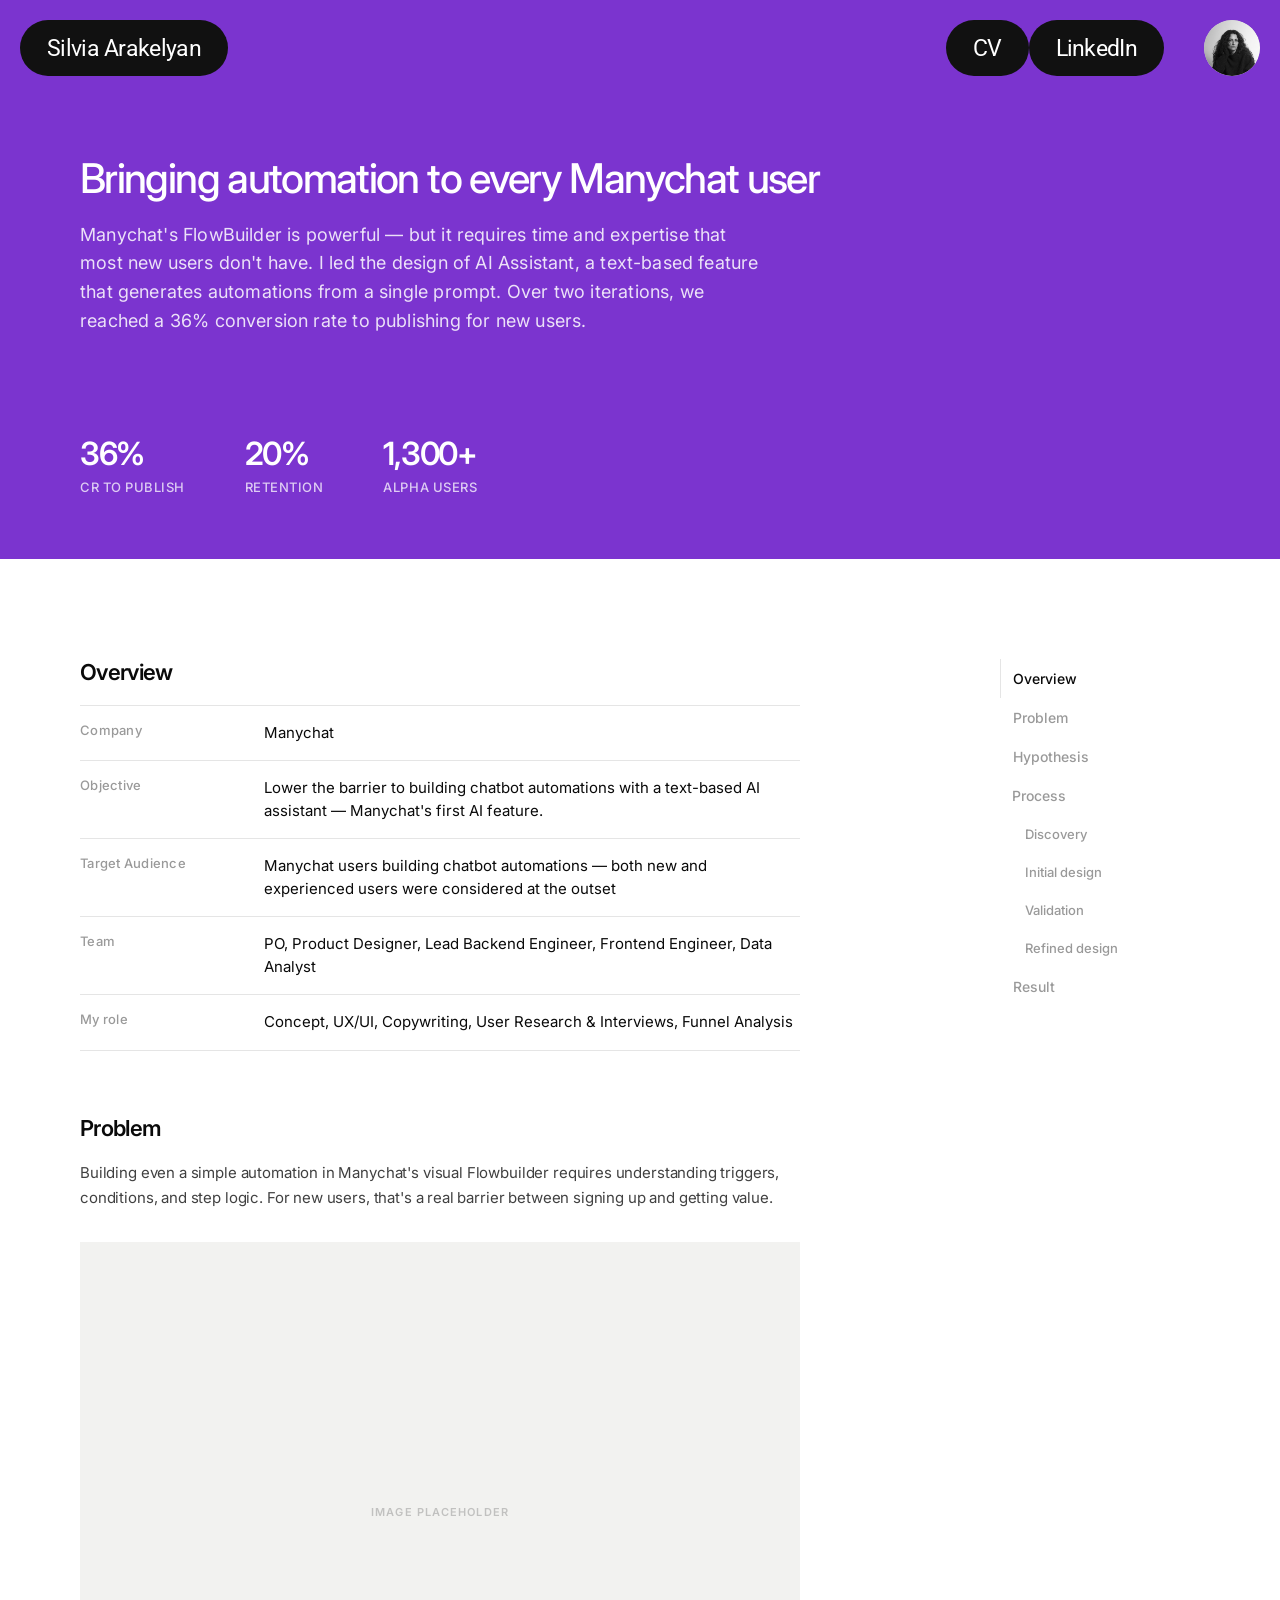
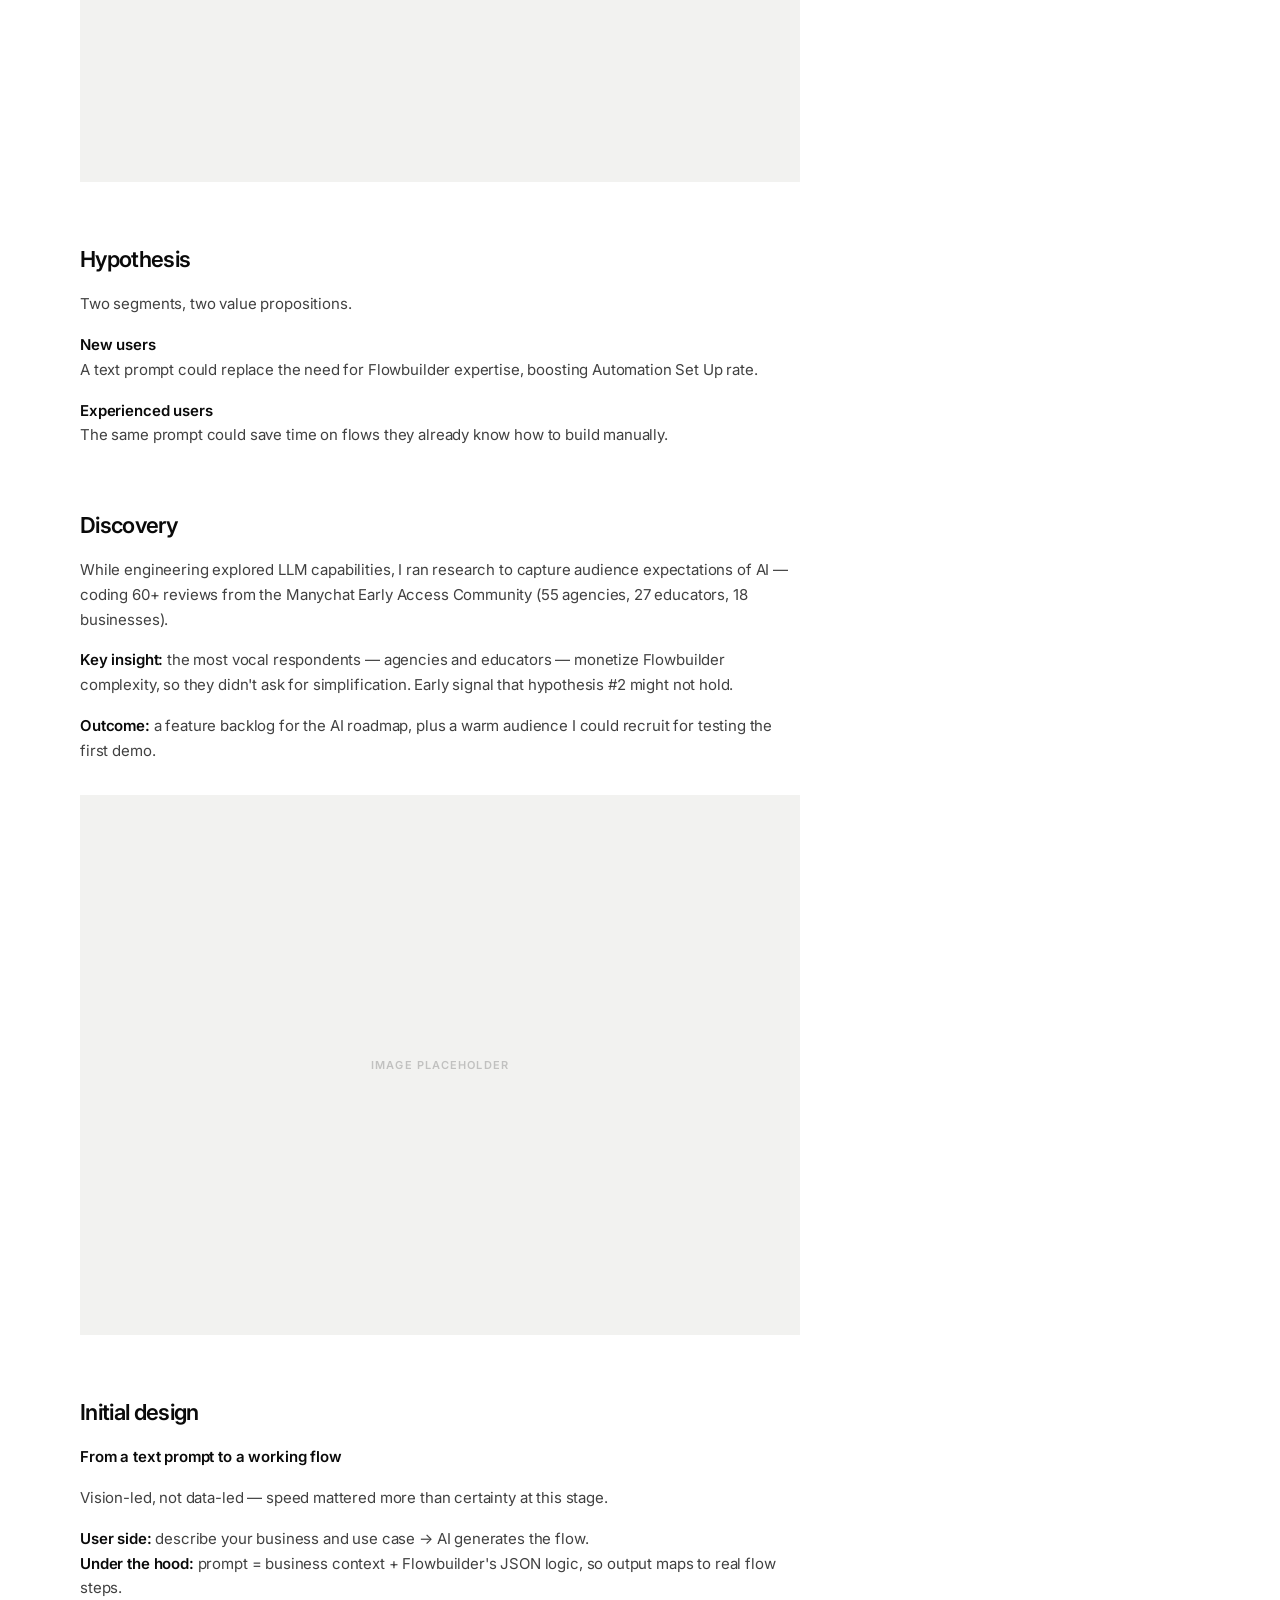
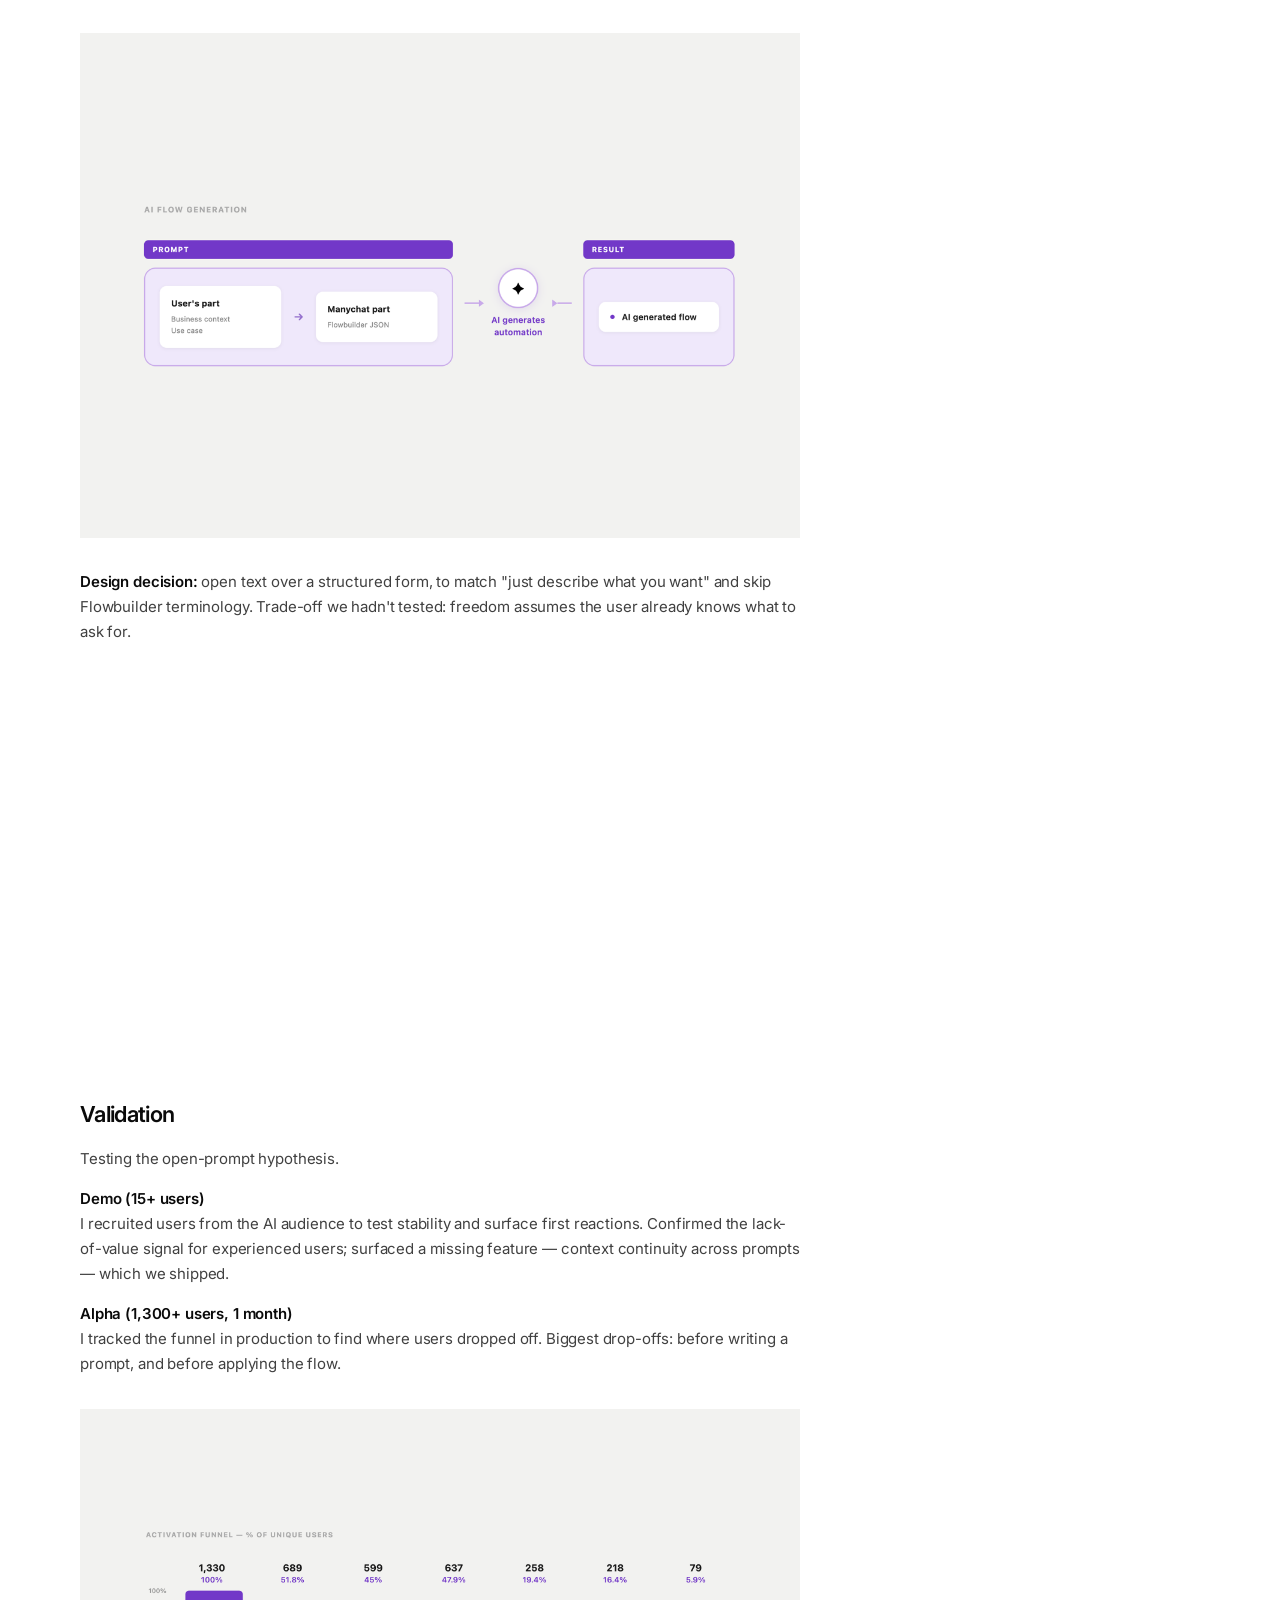
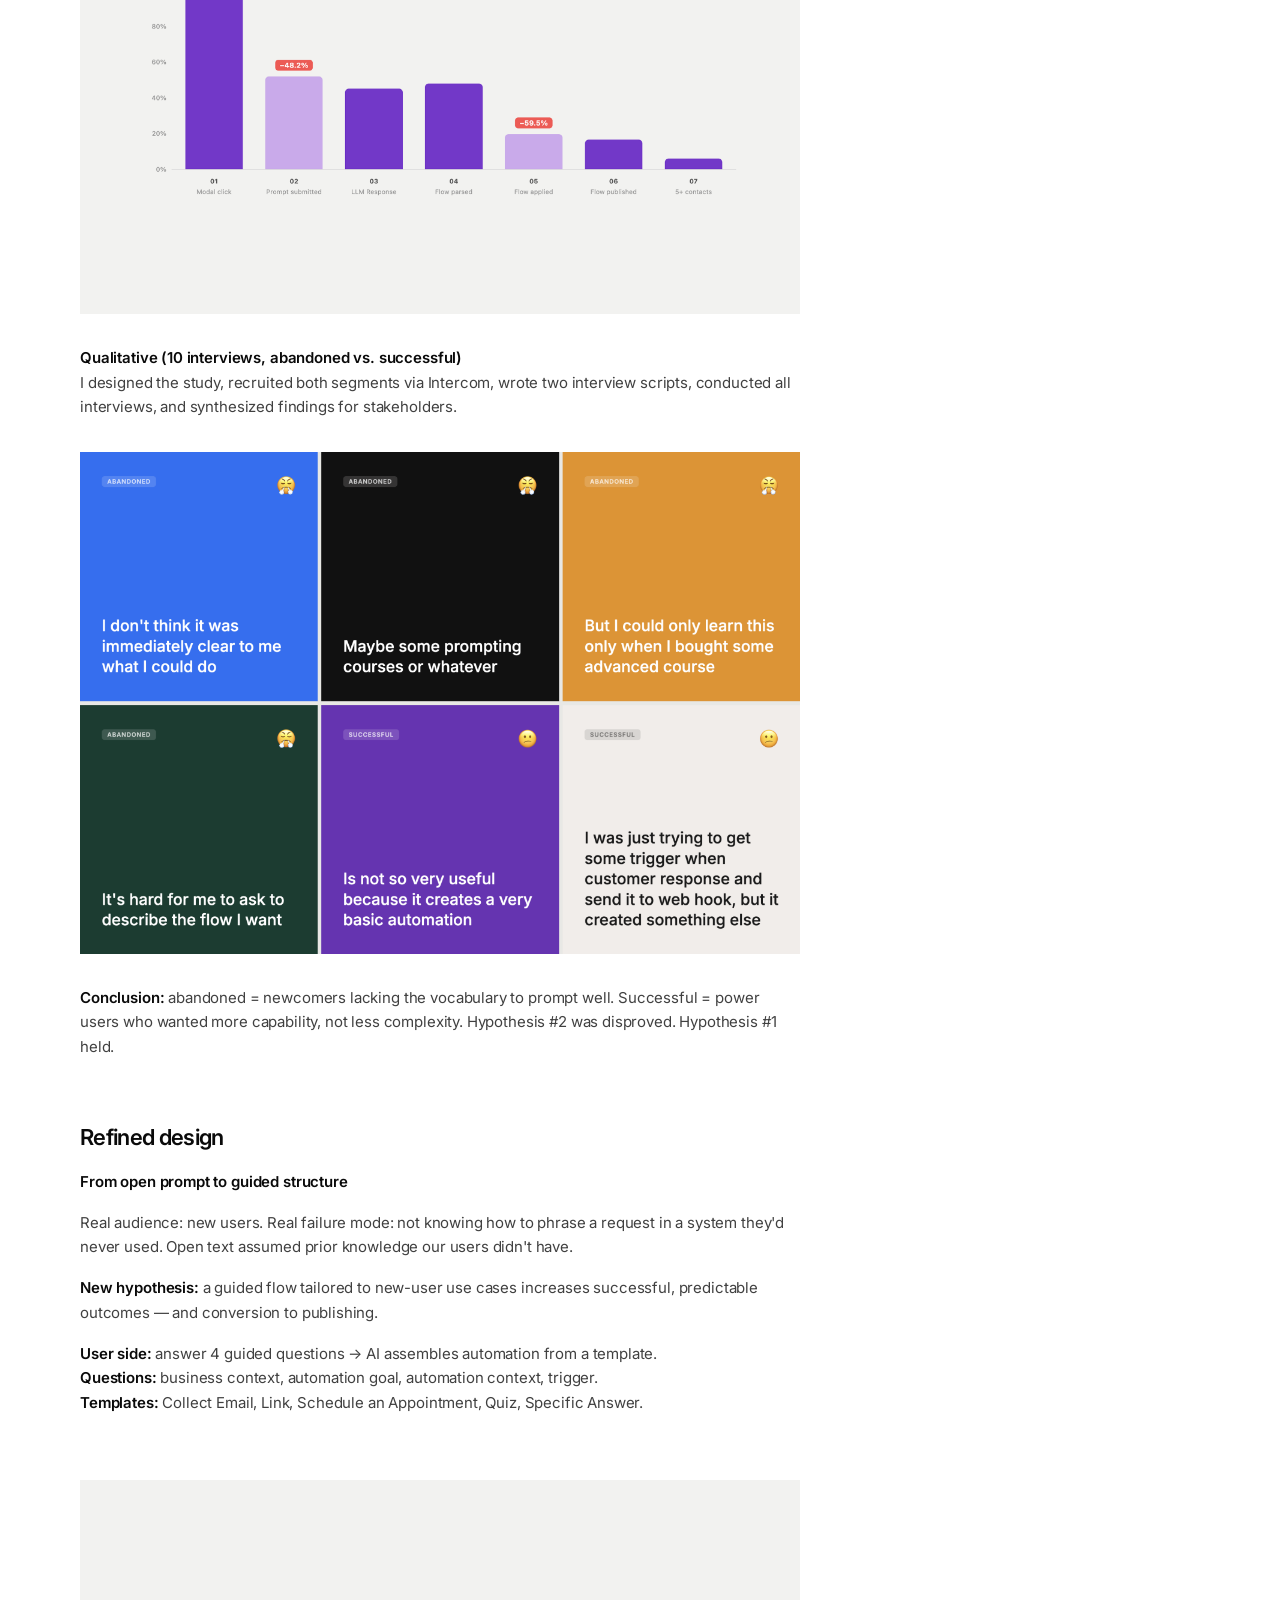
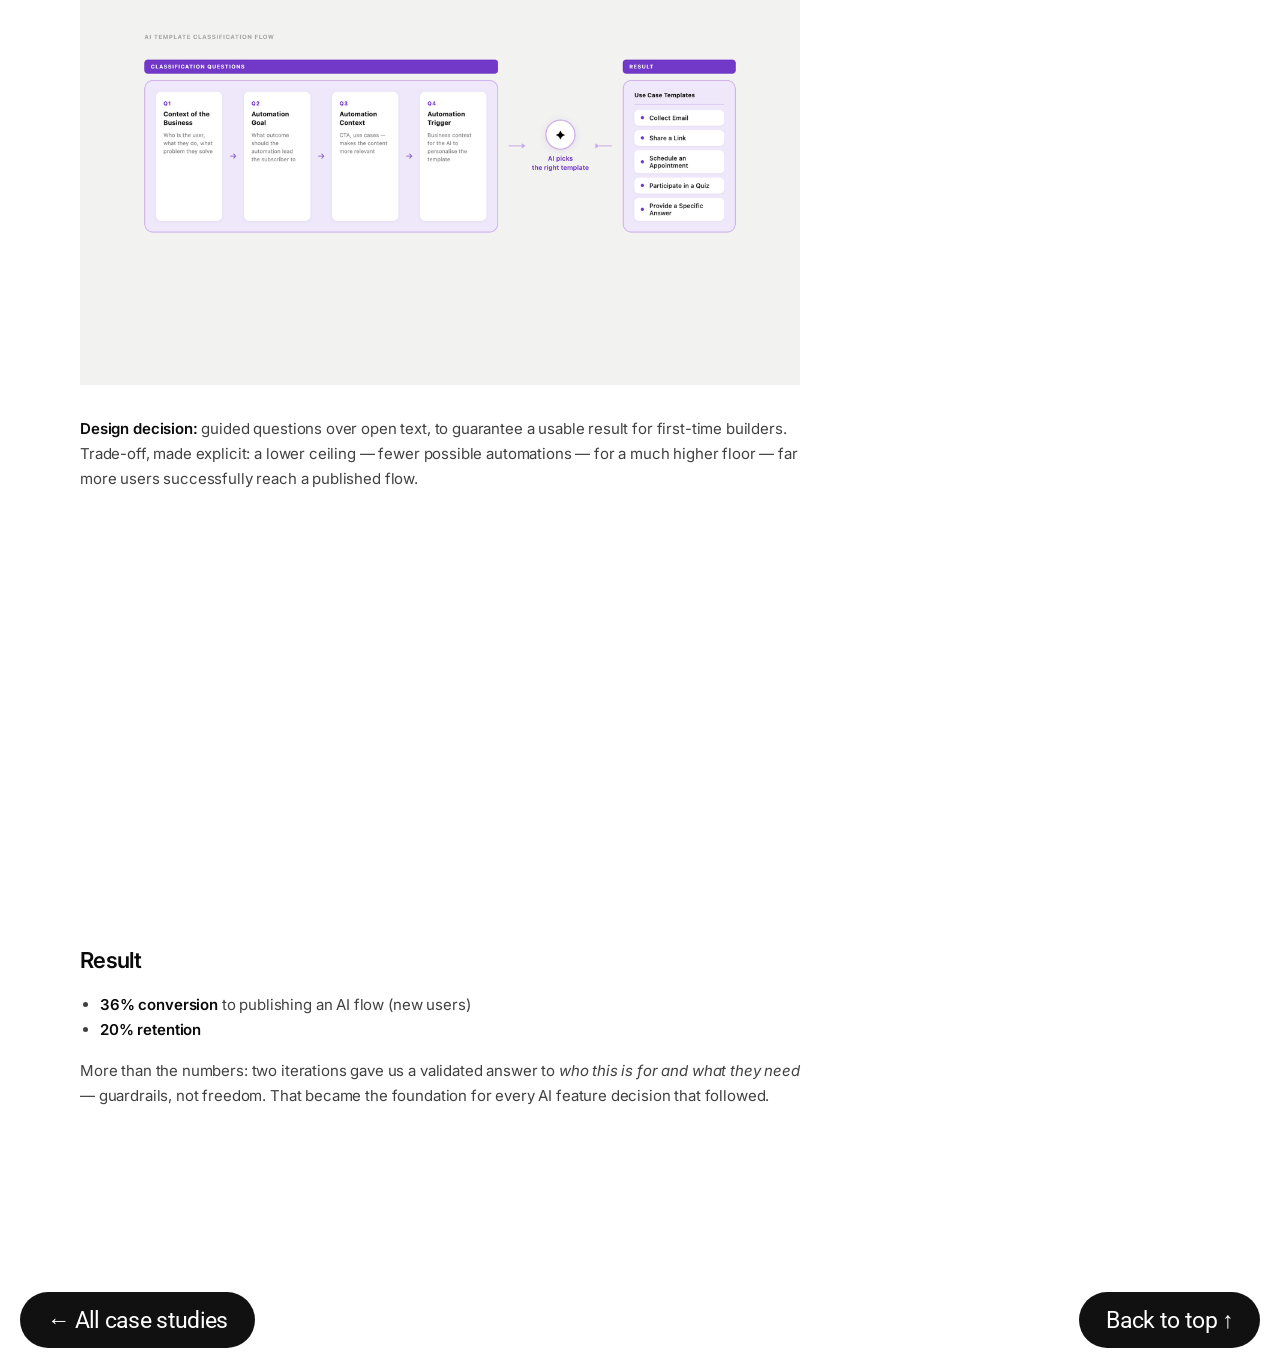
==== commit 22fffaa7: "Reorder Design decision text before videos in manychat1; update lightbox for all cases Co-Authored-B" ====
--- a/manychat1.html
+++ b/manychat1.html
@@ -414,8 +414,8 @@
         <p class="content-text">Vision-led, not data-led — speed mattered more than certainty at this stage.</p>
         <p class="content-text"><strong>User side:</strong> describe your business and use case → AI generates the flow.<br><strong>Under the hood:</strong> prompt = business context + Flowbuilder's JSON logic, so output maps to real flow steps.</p>
         <img src="src/2. MCai/5.png" style="width:100%;display:block;margin:32px 0;" alt="" />
+        <p class="content-text"><strong>Design decision:</strong> open text over a structured form, to match "just describe what you want" and skip Flowbuilder terminology. Trade-off we hadn't tested: freedom assumes the user already knows what to ask for.</p>
         <video src="src/2. MCai/6.mp4" style="width:100%;display:block;margin:32px 0;border-radius:4px;" autoplay loop muted playsinline></video>
-        <p class="content-text"><strong>Design decision:</strong> open text over a structured form, to match "just describe what you want" and skip Flowbuilder terminology. Trade-off we hadn't tested: freedom assumes the user already knows what to ask for.</p>
       </div>
 
       <div class="content-section" id="validation">
@@ -435,11 +435,10 @@
         <p class="content-text">Real audience: new users. Real failure mode: not knowing how to phrase a request in a system they'd never used. Open text assumed prior knowledge our users didn't have.</p>
         <p class="content-text"><strong>New hypothesis:</strong> a guided flow tailored to new-user use cases increases successful, predictable outcomes — and conversion to publishing.</p>
         <p class="content-text"><strong>User side:</strong> answer 4 guided questions → AI assembles automation from a template.<br><strong>Questions:</strong> business context, automation goal, automation context, trigger.<br><strong>Templates:</strong> Collect Email, Link, Schedule an Appointment, Quiz, Specific Answer.</p>
-        <p class="content-text"><strong>Design decision:</strong> guided questions over open text, to guarantee a usable result for first-time builders. Trade-off, made explicit: a lower ceiling — fewer possible automations — for a much higher floor — far more users successfully reach a published flow.</p>
-        <div class="image-placeholder">Image placeholder</div>
       </div>
 
       <img src="src/2. MCai/11.png" style="width:100%;display:block;margin:0 0 32px;" alt="AI Assistant initial design" />
+      <p class="content-text" style="margin-bottom:32px;"><strong>Design decision:</strong> guided questions over open text, to guarantee a usable result for first-time builders. Trade-off, made explicit: a lower ceiling — fewer possible automations — for a much higher floor — far more users successfully reach a published flow.</p>
       <video src="src/2. MCai/12.mp4" style="width:100%;display:block;margin:0 0 64px;border-radius:4px;" autoplay loop muted playsinline></video>
 
       <div class="content-section" id="result">
@@ -506,25 +505,53 @@
     lightbox.style.cssText = 'display:none;position:fixed;inset:0;background:rgba(0,0,0,0.85);z-index:1000;cursor:zoom-out;align-items:center;justify-content:center;padding:40px;';
     const lightboxImg = document.createElement('img');
     lightboxImg.style.cssText = 'max-width:100%;max-height:100%;object-fit:contain;border-radius:4px;';
+    const lightboxVideo = document.createElement('video');
+    lightboxVideo.style.cssText = 'max-width:100%;max-height:100%;border-radius:4px;';
+    lightboxVideo.controls = true;
+    lightboxVideo.autoplay = true;
+    lightboxVideo.loop = true;
     lightbox.appendChild(lightboxImg);
+    lightbox.appendChild(lightboxVideo);
     document.body.appendChild(lightbox);
 
-    document.querySelectorAll('.case-content img').forEach(img => {
+    function openLightbox() {
+      lightbox.style.display = 'flex';
+      document.body.style.overflow = 'hidden';
+    }
+
+    function closeLightbox() {
+      lightbox.style.display = 'none';
+      lightboxVideo.pause();
+      lightboxVideo.src = '';
+      lightboxImg.src = '';
+      document.body.style.overflow = '';
+    }
+
+    document.querySelectorAll('.case-content img, .case-layout img').forEach(img => {
+      if (img.closest('.avatar')) return;
       img.style.cursor = 'zoom-in';
       img.addEventListener('click', () => {
+        lightboxImg.style.display = 'block';
+        lightboxVideo.style.display = 'none';
         lightboxImg.src = img.src;
-        lightbox.style.display = 'flex';
-        document.body.style.overflow = 'hidden';
+        openLightbox();
       });
     });
 
-    lightbox.addEventListener('click', () => {
-      lightbox.style.display = 'none';
-      document.body.style.overflow = '';
+    document.querySelectorAll('.case-content video, .case-layout video').forEach(vid => {
+      vid.style.cursor = 'zoom-in';
+      vid.addEventListener('click', () => {
+        lightboxImg.style.display = 'none';
+        lightboxVideo.style.display = 'block';
+        lightboxVideo.src = vid.src;
+        openLightbox();
+      });
     });
 
+    lightbox.addEventListener('click', closeLightbox);
+
     document.addEventListener('keydown', e => {
-      if (e.key === 'Escape') { lightbox.style.display = 'none'; document.body.style.overflow = ''; }
+      if (e.key === 'Escape') closeLightbox();
     });
   </script>
 
